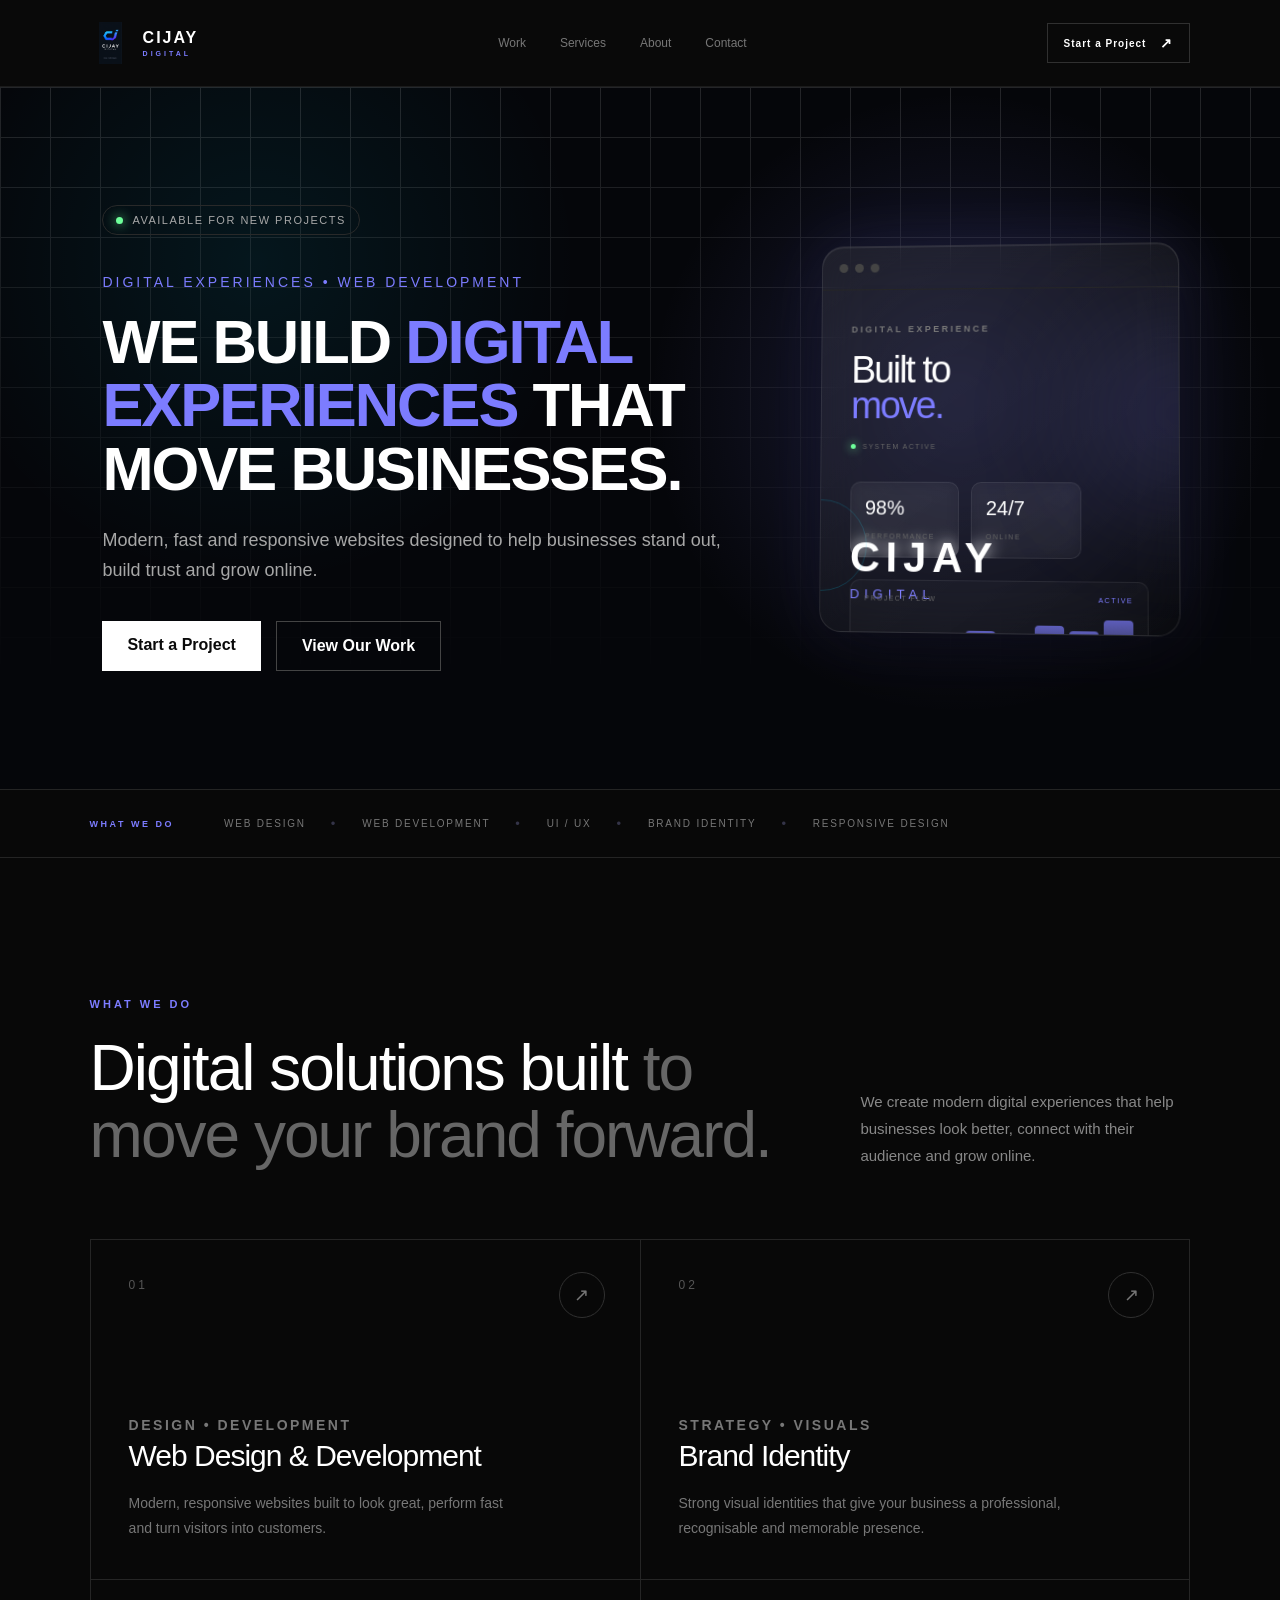
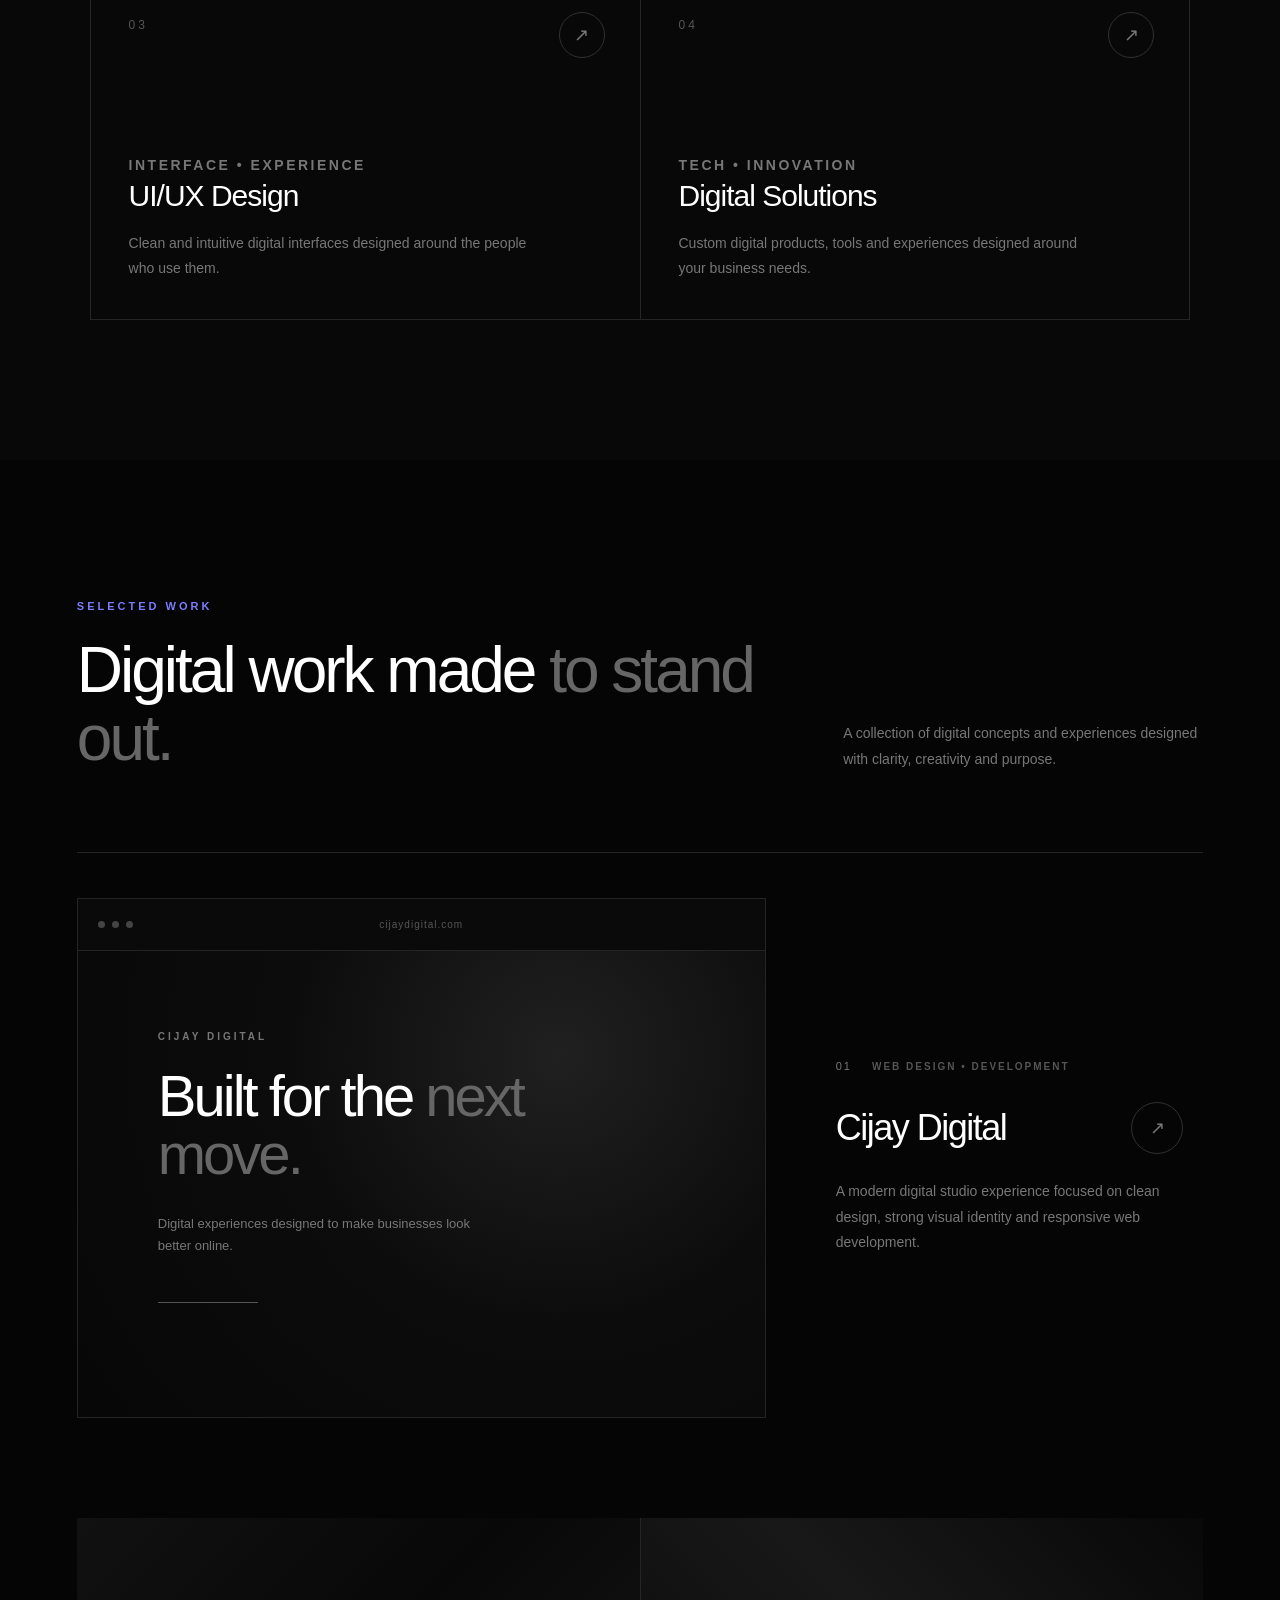
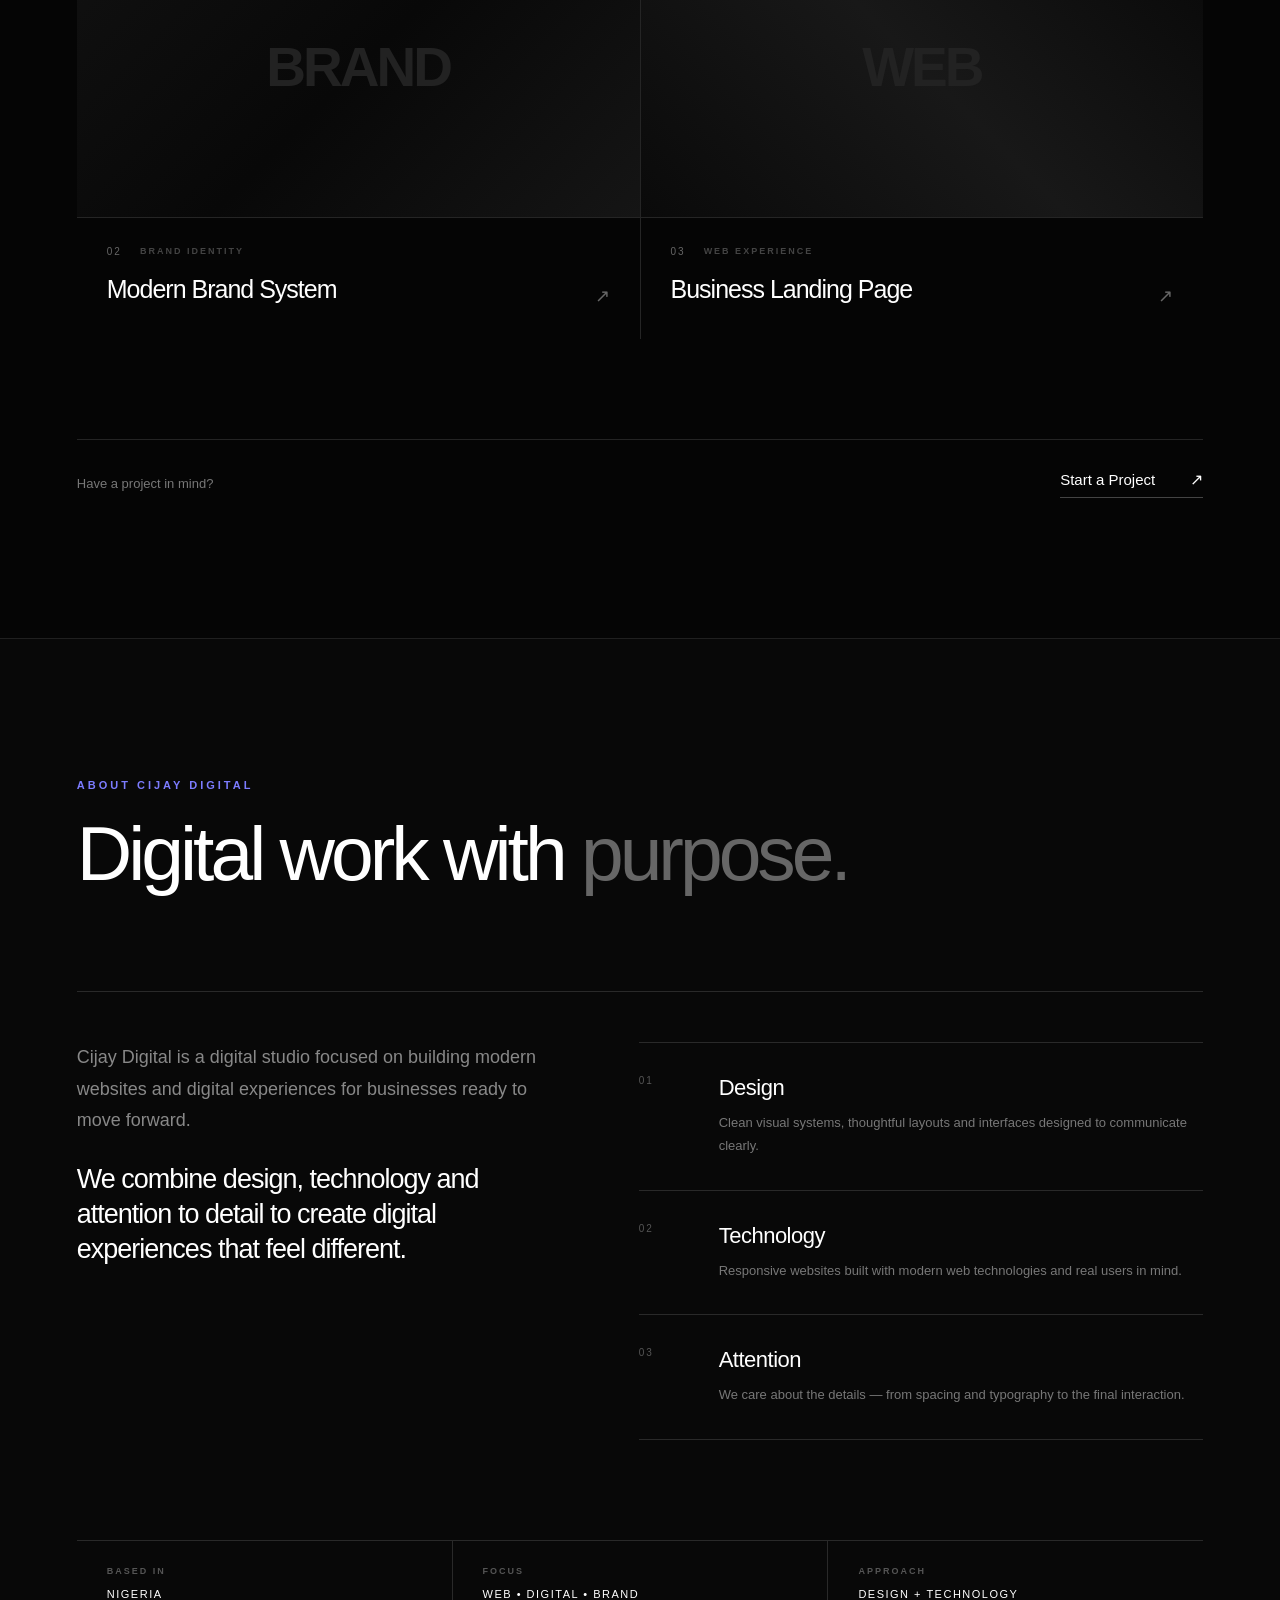
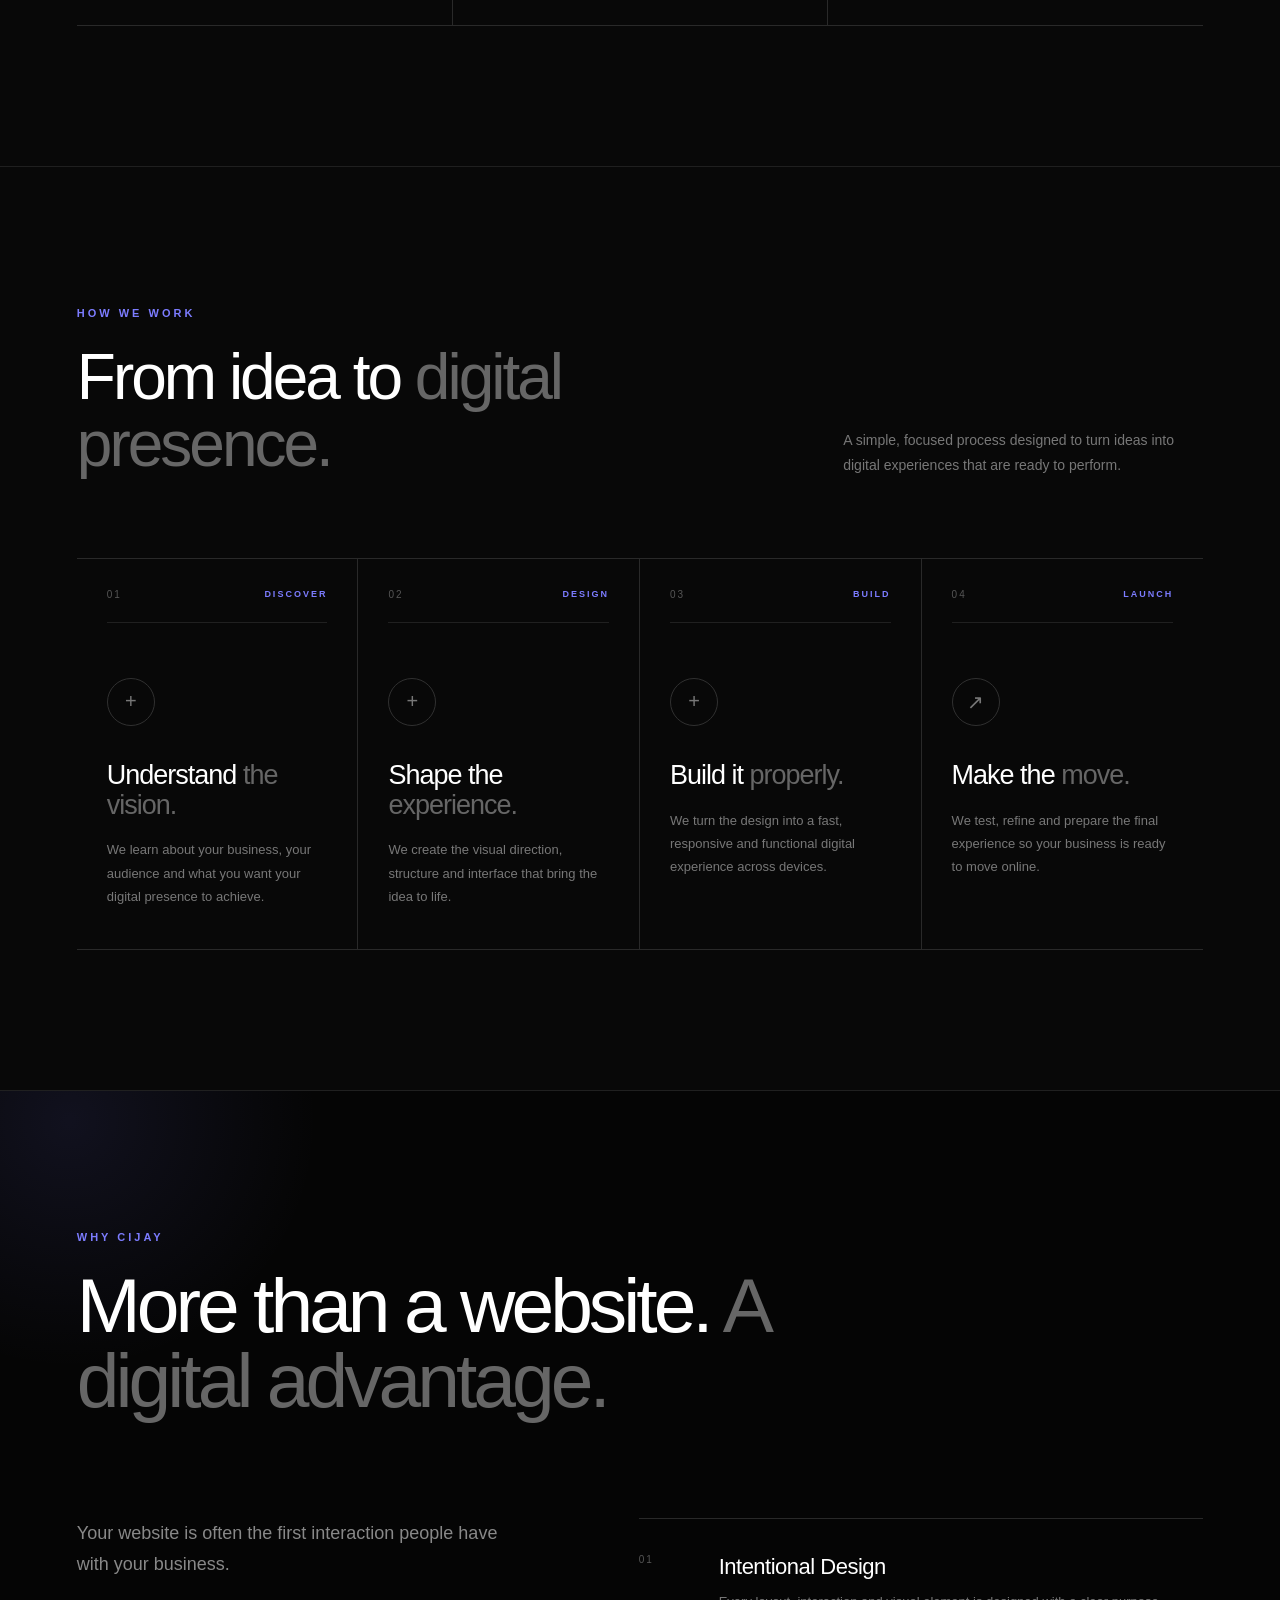
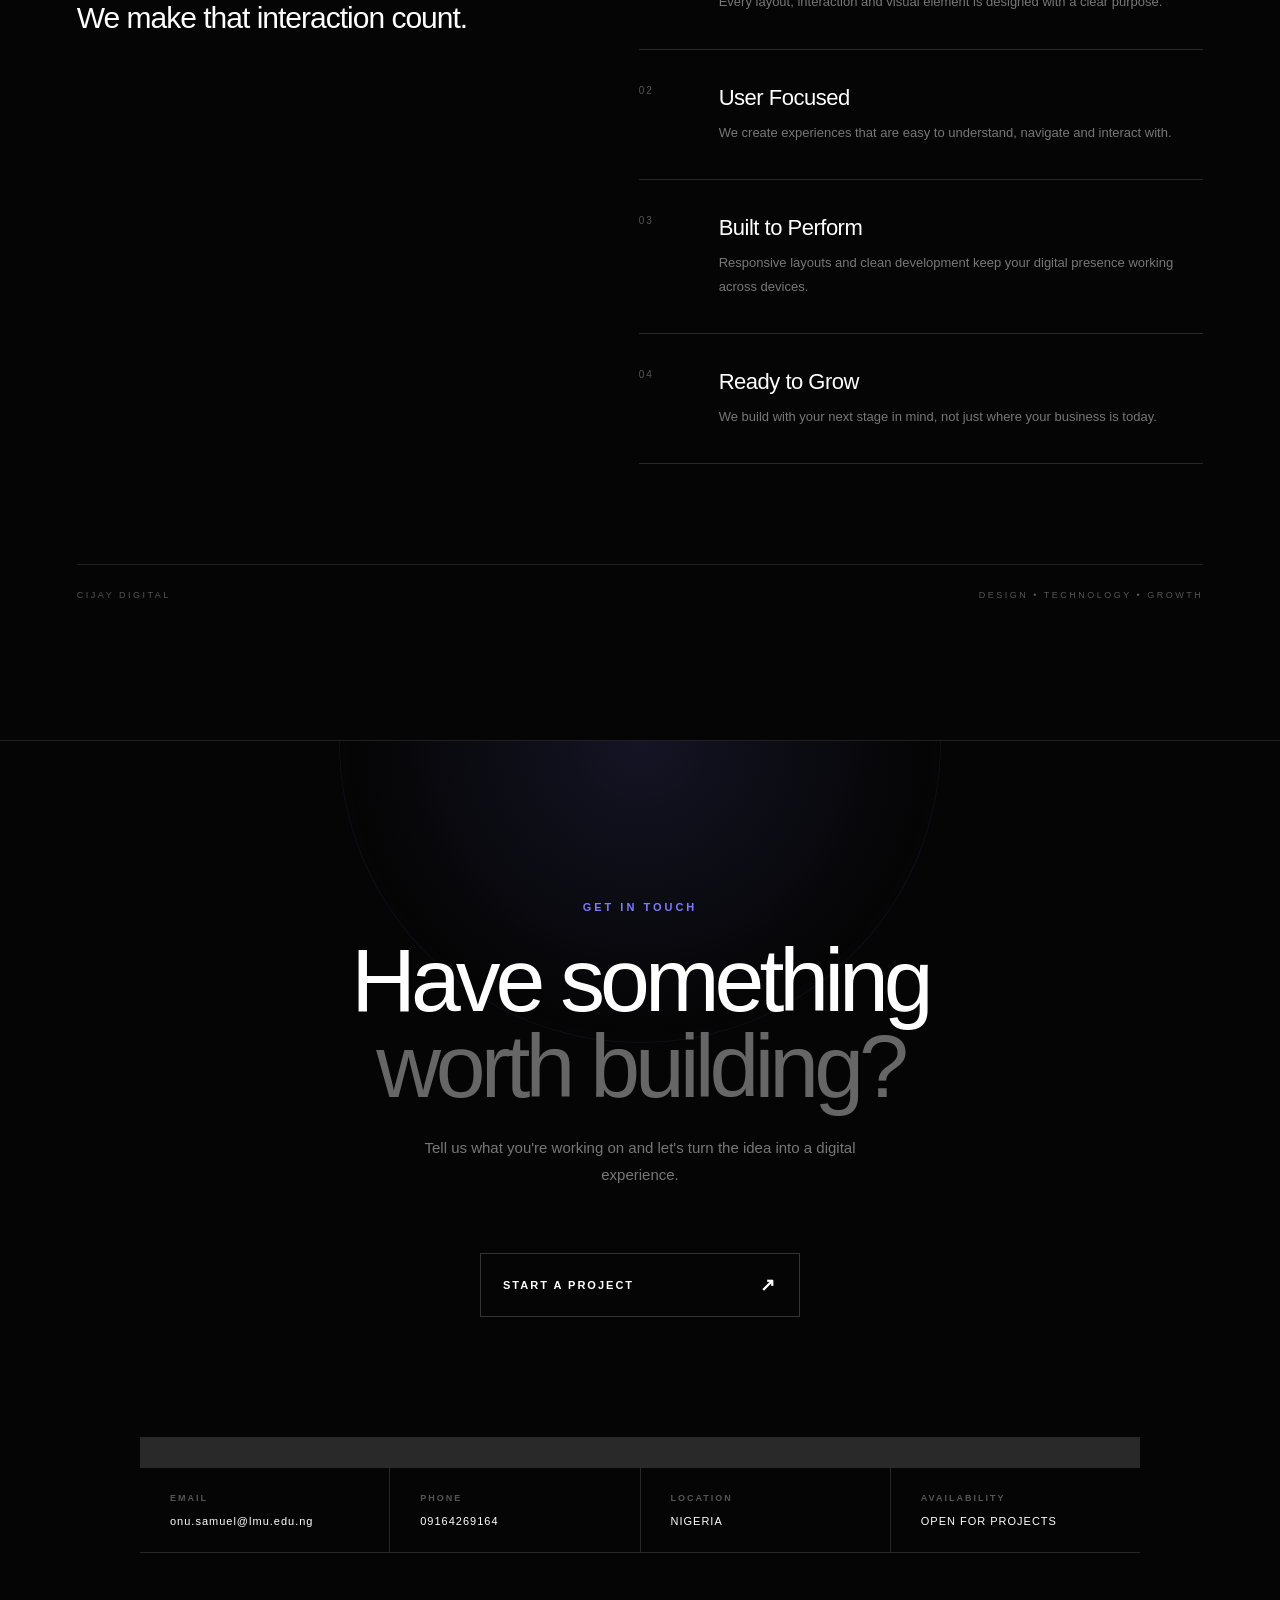
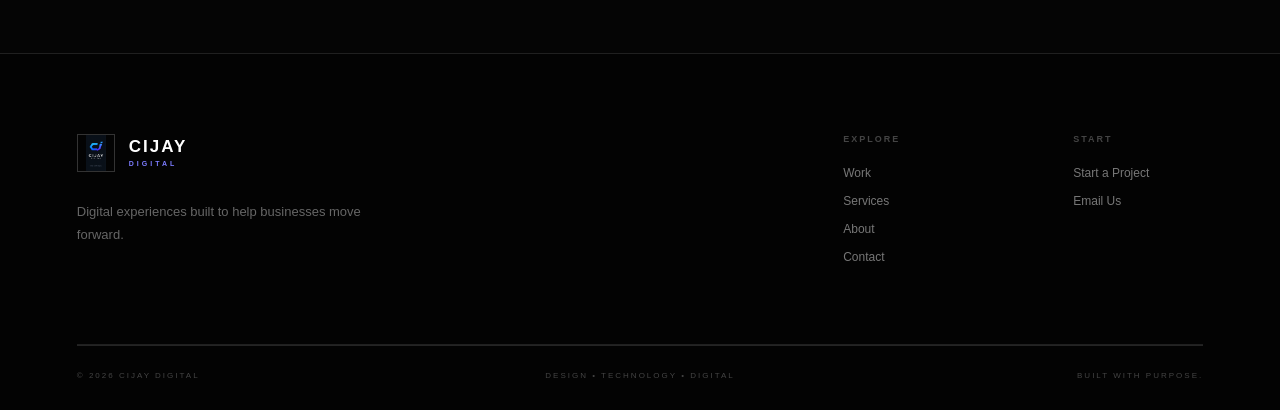
==== index.html @ eb871594 "Initial Cijay Digital website" ====
<!DOCTYPE html>
<html lang="en">
<head>
    <meta charset="UTF-8">
    <meta name="viewport" content="width=device-width, initial-scale=1.0">
    <title>Cijay Digital | Modern Websites for Modern Businesses</title>         

    <link rel="stylesheet" href="style.css">
</head>

<body>

 <nav>

    <a href="index.html" class="logo">
     <span class="logo-mark">
    <img src="assets/logo.png" alt="Cijay Digital logo">
</span> 

        <span class="logo-text">
            <strong>CIJAY</strong>
            <small>DIGITAL</small>
        </span>
    </a>

    <div class="nav-links">

        <a href="#work">Work</a>
        <a href="#services">Services</a>
        <a href="#about">About</a>
        <a href="#contact">Contact</a>

    </div>

    <a href="start-project.html" class="nav-cta">
        Start a Project
        <span>↗</span>
    </a>

</nav>

    <section class="hero">

    <div class="hero-content">

        <div class="hero-badge">
            <span></span>
            AVAILABLE FOR NEW PROJECTS
        </div>

        <p class="eyebrow">DIGITAL EXPERIENCES • WEB DEVELOPMENT</p>

        <h1>
            We build
            <span>digital experiences</span>
            that move businesses.
        </h1>

        <p class="hero-description">
            Modern, fast and responsive websites designed to help businesses
            stand out, build trust and grow online.
        </p>

        <div class="hero-buttons">
            <a href="start-project.html" class="btn btn-primary">Start a Project</a>
            <a href="#work" class="btn btn-secondary">View Our Work</a>
        </div>

    </div>

    <div class="hero-visual">
        <div class="visual-card">
            <div class="card-top">
                <span></span>
                <span></span>
                <span></span>
            </div>

           <div class="interface-content">

    <div class="interface-label">
        DIGITAL EXPERIENCE
    </div>

    <h3>
        Built to<br>
        <span>move.</span>
    </h3>
<div class="interface-status">
    <span></span>
    SYSTEM ACTIVE
</div>

  <div class="interface-metrics">

    <div class="metric">
        <strong>98%</strong>
        <small>PERFORMANCE</small>
    </div>

    <div class="metric">
        <strong>24/7</strong>
        <small>ONLINE</small>
    </div>

</div>

<div class="analytics">

    <div class="analytics-top">
        <span>PROJECT FLOW</span>
        <span>ACTIVE</span>
    </div>

    <div class="analytics-bars">
        <span></span>
        <span></span>
        <span></span>
        <span></span>
        <span></span>
        <span></span>
        <span></span>
        <span></span>
    </div>

</div>

</div>

            <div class="visual-text">
                <strong>CIJAY</strong>
                <small>DIGITAL</small>
            </div>
        </div>
    </div>

</section>
<!-- ========================================
     CAPABILITIES STRIP
======================================== -->

<section class="capabilities">

    <div class="capabilities-label">
        WHAT WE DO
    </div>

    <div class="capabilities-list">

        <span>WEB DESIGN</span>
        <i>•</i>

        <span>WEB DEVELOPMENT</span>
        <i>•</i>

        <span>UI / UX</span>
        <i>•</i>

        <span>BRAND IDENTITY</span>
        <i>•</i>

        <span>RESPONSIVE DESIGN</span>

    </div>

</section>


<!-- SERVICES SECTION -->
<section class="services" id="services">

    <div class="services-header">

        <div>
            <p class="section-label">WHAT WE DO</p>

            <h2>
                Digital solutions built
                <span>to move your brand forward.</span>
            </h2>
        </div>

        <p class="services-intro">
            We create modern digital experiences that help businesses
            look better, connect with their audience and grow online.
        </p>

    </div>


    <div class="services-grid">

        <div class="service-card">

            <div class="service-number">01</div>

            <div class="service-content">

    <p class="service-category">DESIGN • DEVELOPMENT</p>

    <h3>Web Design & Development</h3>

    <p>
        Modern, responsive websites built to look great,
        perform fast and turn visitors into customers.
    </p>

</div>

            <div class="service-arrow">↗</div>

        </div>


        <div class="service-card">

            <div class="service-number">02</div>

            <div class="service-content">

    <p class="service-category">STRATEGY • VISUALS</p>

    <h3>Brand Identity</h3>

                <p>
                    Strong visual identities that give your business
                    a professional, recognisable and memorable presence.
                </p>
            </div>

            <div class="service-arrow">↗</div>

        </div>


        <div class="service-card">

            <div class="service-number">03</div>

            <div class="service-content">

    <p class="service-category">INTERFACE • EXPERIENCE</p>

    <h3>UI/UX Design</h3>

    <p>
        Clean and intuitive digital interfaces designed
        around the people who use them.
    </p>

</div>

            <div class="service-arrow">↗</div>

        </div>


        <div class="service-card">

            <div class="service-number">04</div>

            <div class="service-content">

    <p class="service-category">TECH • INNOVATION</p>

    <h3>Digital Solutions</h3>

    <p>
        Custom digital products, tools and experiences
        designed around your business needs.
    </p>

</div>

            <div class="service-arrow">↗</div>

        </div>

    </div>

</section>

<!-- ========================================
     SELECTED WORK SECTION
======================================== -->

<section class="work" id="work">

    <div class="work-header">

        <div>
            <p class="section-label">SELECTED WORK</p>

            <h2>
                Digital work made
                <span>to stand out.</span>
            </h2>
        </div>

        <p class="work-intro">
            A collection of digital concepts and experiences
            designed with clarity, creativity and purpose.
        </p>

    </div>


    <!-- FEATURED PROJECT -->

    <div class="featured-project">

        <div class="project-preview">

            <div class="browser-bar">

                <div class="browser-dots">
                    <span></span>
                    <span></span>
                    <span></span>
                </div>

                <div class="browser-address">
                    cijaydigital.com
                </div>

            </div>

            <div class="preview-content">

                <p class="preview-label">
                    CIJAY DIGITAL
                </p>

                <h3>
                    Built for the
                    <span>next move.</span>
                </h3>

                <p class="preview-text">
                    Digital experiences designed to make
                    businesses look better online.
                </p>

                <div class="preview-line"></div>

            </div>

        </div>


        <div class="project-info">

            <div class="project-meta">
                <span>01</span>
                <span>WEB DESIGN • DEVELOPMENT</span>
            </div>

            <div class="project-title-row">

                <h3>
                    Cijay Digital
                </h3>

                <div class="project-arrow">
                    ↗
                </div>

            </div>

            <p>
                A modern digital studio experience focused on
                clean design, strong visual identity and
                responsive web development.
            </p>

        </div>

    </div>


    <!-- SMALL PROJECTS -->

    <div class="project-grid">

        <div class="mini-project">

            <div class="mini-preview mini-preview-one">
                <span>BRAND</span>
            </div>

            <div class="mini-project-info">

                <div>
                    <span class="mini-number">02</span>
                    <span class="mini-category">BRAND IDENTITY</span>
                </div>

                <h3>
                    Modern Brand System
                </h3>

                <span class="mini-arrow">↗</span>

            </div>

        </div>


        <div class="mini-project">

            <div class="mini-preview mini-preview-two">
                <span>WEB</span>
            </div>

            <div class="mini-project-info">

                <div>
                    <span class="mini-number">03</span>
                    <span class="mini-category">WEB EXPERIENCE</span>
                </div>

                <h3>
                    Business Landing Page
                </h3>

                <span class="mini-arrow">↗</span>

            </div>

        </div>

    </div>


    <!-- WORK CTA -->

 <div class="work-cta">

    <span>Have a project in mind?</span>

    <a href="start-project.html">
        Start a Project
        <span>↗</span>
    </a>

</div>
        

</section>

<!-- ========================================
     ABOUT SECTION
======================================== -->

<section class="about" id="about">

    <div class="about-header">

        <p class="section-label">ABOUT CIJAY DIGITAL</p>

        <h2>
            Digital work with
            <span>purpose.</span>
        </h2>

    </div>


    <div class="about-main">

        <div class="about-statement">

            <p>
                Cijay Digital is a digital studio focused on
                building modern websites and digital experiences
                for businesses ready to move forward.
            </p>

            <strong>
                We combine design, technology and
                attention to detail to create digital
                experiences that feel different.
            </strong>

        </div>


        <div class="about-details">

            <div class="about-detail">

                <span>01</span>

                <div>
                    <h3>Design</h3>

                    <p>
                        Clean visual systems, thoughtful layouts
                        and interfaces designed to communicate clearly.
                    </p>
                </div>

            </div>


            <div class="about-detail">

                <span>02</span>

                <div>
                    <h3>Technology</h3>

                    <p>
                        Responsive websites built with modern
                        web technologies and real users in mind.
                    </p>
                </div>

            </div>


            <div class="about-detail">

                <span>03</span>

                <div>
                    <h3>Attention</h3>

                    <p>
                        We care about the details — from spacing
                        and typography to the final interaction.
                    </p>
                </div>

            </div>

        </div>

    </div>


    <div class="about-footer">

        <div>
            <span>BASED IN</span>
            <strong>NIGERIA</strong>
        </div>

        <div>
            <span>FOCUS</span>
            <strong>WEB • DIGITAL • BRAND</strong>
        </div>

        <div>
            <span>APPROACH</span>
            <strong>DESIGN + TECHNOLOGY</strong>
        </div>

    </div>

</section>
<!-- ========================================
     PROCESS SECTION
======================================== -->

<section class="process" id="process">

    <div class="process-header">

        <div>
            <p class="section-label">HOW WE WORK</p>

            <h2>
                From idea to
                <span>digital presence.</span>
            </h2>
        </div>

        <p class="process-intro">
            A simple, focused process designed to turn ideas
            into digital experiences that are ready to perform.
        </p>

    </div>


    <div class="process-grid">

        <!-- STEP 01 -->

        <div class="process-step">

            <div class="process-top">
                <span>01</span>
                <span>DISCOVER</span>
            </div>

            <div class="process-icon">
                +
            </div>

            <h3>
                Understand
                <span>the vision.</span>
            </h3>

            <p>
                We learn about your business, your audience and
                what you want your digital presence to achieve.
            </p>

        </div>


        <!-- STEP 02 -->

        <div class="process-step">

            <div class="process-top">
                <span>02</span>
                <span>DESIGN</span>
            </div>

            <div class="process-icon">
                +
            </div>

            <h3>
                Shape the
                <span>experience.</span>
            </h3>

            <p>
                We create the visual direction, structure and
                interface that bring the idea to life.
            </p>

        </div>


        <!-- STEP 03 -->

        <div class="process-step">

            <div class="process-top">
                <span>03</span>
                <span>BUILD</span>
            </div>

            <div class="process-icon">
                +
            </div>

            <h3>
                Build it
                <span>properly.</span>
            </h3>

            <p>
                We turn the design into a fast, responsive and
                functional digital experience across devices.
            </p>

        </div>


        <!-- STEP 04 -->

        <div class="process-step">

            <div class="process-top">
                <span>04</span>
                <span>LAUNCH</span>
            </div>

            <div class="process-icon">
                ↗
            </div>

            <h3>
                Make the
                <span>move.</span>
            </h3>

            <p>
                We test, refine and prepare the final experience
                so your business is ready to move online.
            </p>

        </div>

    </div>

</section>
<!-- ========================================
     WHY CIJAY SECTION
======================================== -->

<section class="why-cijay">

    <div class="why-cijay-header">

        <p class="section-label">WHY CIJAY</p>

        <h2>
            More than a website.
            <span>A digital advantage.</span>
        </h2>

    </div>


    <div class="why-cijay-content">

        <div class="why-cijay-statement">

            <p>
                Your website is often the first interaction
                people have with your business.
            </p>

            <strong>
                We make that interaction count.
            </strong>

        </div>


        <div class="why-cijay-points">

            <div class="why-point">

                <span>01</span>

                <div>
                    <h3>Intentional Design</h3>

                    <p>
                        Every layout, interaction and visual
                        element is designed with a clear purpose.
                    </p>
                </div>

            </div>


            <div class="why-point">

                <span>02</span>

                <div>
                    <h3>User Focused</h3>

                    <p>
                        We create experiences that are easy to
                        understand, navigate and interact with.
                    </p>
                </div>

            </div>


            <div class="why-point">

                <span>03</span>

                <div>
                    <h3>Built to Perform</h3>

                    <p>
                        Responsive layouts and clean development
                        keep your digital presence working across devices.
                    </p>
                </div>

            </div>


            <div class="why-point">

                <span>04</span>

                <div>
                    <h3>Ready to Grow</h3>

                    <p>
                        We build with your next stage in mind,
                        not just where your business is today.
                    </p>
                </div>

            </div>

        </div>

    </div>


    <div class="why-cijay-bottom">

        <span>CIJAY DIGITAL</span>

        <span>DESIGN • TECHNOLOGY • GROWTH</span>

    </div>

</section>
<!-- ========================================
     CONTACT SECTION
======================================== -->

<section class="contact" id="contact">

    <div class="contact-header">

        <p class="section-label">GET IN TOUCH</p>

        <h2>
            Have something
            <span>worth building?</span>
        </h2>

        <p class="contact-intro">
            Tell us what you're working on and let's turn
            the idea into a digital experience.
        </p>

    </div>


    <div class="contact-action">

        <a href="start-project.html" class="contact-button">

            <span>START A PROJECT</span>

            <span class="contact-arrow">↗</span>

        </a>

    </div>


    <div class="contact-bottom">

        <div>
            <span>EMAIL</span>
            <a href="mailto:onu.samuel@lmu.edu.ng">
                onu.samuel@lmu.edu.ng
            </a>
        </div>

        <div>
            <span>PHONE</span>
            <a href="tel:09164269164">
                09164269164
            </a>
        </div>

        <div>
            <span>LOCATION</span>
            <strong>NIGERIA</strong>
        </div>

        <div>
            <span>AVAILABILITY</span>
            <strong>OPEN FOR PROJECTS</strong>
        </div>

    </div>

</section>
<!-- ========================================
     FOOTER
======================================== -->

<footer class="footer">

    <div class="footer-top">

        <div class="footer-brand">

            <a href="index.html" class="footer-logo">

               <span class="footer-logo-mark">
    <img src="assets/logo.png" alt="Cijay Digital logo">
 </span>
 <span class="footer-logo-text">
      <strong>CIJAY</strong>
      <small>DIGITAL</small>
  </span>

            </a>

            <p>
                Digital experiences built to help
                businesses move forward.
            </p>

        </div>


        <div class="footer-links">

            <div class="footer-column">

                <span class="footer-heading">EXPLORE</span>

                <a href="#work">Work</a>
                <a href="#services">Services</a>
                <a href="#about">About</a>
                <a href="#contact">Contact</a>

            </div>


            <div class="footer-column">

                <span class="footer-heading">START</span>

                <a href="start-project.html">
                    Start a Project
                </a>

                <a href="mailto:onu.samuel@lmu.edu.ng">
                    Email Us
                </a>

            </div>

        </div>

    </div>


    <div class="footer-bottom">

        <span>
            © 2026 Cijay Digital
        </span>

        <span>
            DESIGN • TECHNOLOGY • DIGITAL
        </span>

        <span>
            BUILT WITH PURPOSE.
        </span>

    </div>

</footer>
</body>
</html>
---- style.css ----
* {
    box-sizing: border-box;
}

body {
    margin: 0;
    background-color: #0a0a0a;
    color: #ffffff;
    font-family: Arial, Helvetica, sans-serif;
}


.eyebrow {
    font-size: 14px;
    letter-spacing: 3px;
    color: #7c7cff;
    margin-bottom: 20px;
}

.hero h1 {
    font-size: clamp(42px, 5.5vw, 72px);
    line-height: 1;
    margin: 0 0 25px;
    text-transform: uppercase;
}

.hero-description {
    max-width: 650px;
    font-size: 18px;
    line-height: 1.7;
    color: #b5b5b5;
    margin-bottom: 35px;
}

.hero-buttons {
    display: flex;
    gap: 15px;
    flex-wrap: wrap;
}

.btn {
    display: inline-block;
    padding: 15px 25px;
    text-decoration: none;
    font-weight: 600;
    transition: 0.3s ease;
}

.btn-primary {
    background: #ffffff;
    color: #0a0a0a;
}

.btn-primary:hover {
    transform: translateY(-3px);
}

.btn-secondary {
    border: 1px solid #444444;
    color: #ffffff;
}

.btn-secondary:hover {
    border-color: #7c7cff;
    color: #7c7cff;
}
/* ========================================
   PREMIUM NAVBAR
======================================== */

nav {
    position: relative;
    z-index: 100;

    display: flex;
    align-items: center;
    justify-content: space-between;

    padding: 22px 7%;

    border-bottom: 1px solid rgba(255, 255, 255, 0.07);

    background: rgba(10, 10, 10, 0.72);

    backdrop-filter: blur(16px);
    -webkit-backdrop-filter: blur(16px);
}


/* BRAND */

.logo {
    display: flex;
    align-items: center;
    gap: 11px;

    color: #ffffff;
    text-decoration: none;
}

 .logo-mark {
    display: flex;
    align-items: center;
    justify-content: center;
    width: 42px;
    height: 42px;
    flex-shrink: 0;
}

.logo-mark img {
    width: 100%;
    height: 100%;
    object-fit: contain;
    display: block;
    transition: transform 0.3s ease;
}

.logo-text {
    display: flex;
    flex-direction: column;

    line-height: 1;
}

.logo-text strong {
    font-size: 16px;
    font-weight: 800;
    letter-spacing: 2px;
}

.logo-text small {
    margin-top: 4px;

    color: #7c7cff;

    font-size: 7px;
    font-weight: 600;

    letter-spacing: 3px;
}

.logo:hover .logo-mark img {
    transform: scale(1.05);
}


/* NAVIGATION */

.nav-links {
    display: flex;
    align-items: center;
    gap: 34px;
}

.nav-links a {
    position: relative;

    color: #777777;
    text-decoration: none;

    font-size: 12px;
    font-weight: 500;

    transition: color 0.3s ease;
}

.nav-links a::after {
    content: "";

    position: absolute;

    left: 0;
    bottom: -8px;

    width: 0;
    height: 1px;

    background: #7c7cff;

    transition: width 0.3s ease;
}

.nav-links a:hover {
    color: #ffffff;
}

.nav-links a:hover::after {
    width: 100%;
}


/* START PROJECT */

.nav-cta {
    display: inline-flex;
    align-items: center;
    gap: 14px;

    padding: 11px 16px;

    border: 1px solid #303030;

    color: #ffffff;
    text-decoration: none;

    font-size: 10px;
    font-weight: 600;

    letter-spacing: 1px;

    transition:
        background 0.3s ease,
        border-color 0.3s ease,
        color 0.3s ease,
        transform 0.3s ease;
}

.nav-cta span {
    font-size: 14px;
    transition: transform 0.3s ease;
}

.nav-cta:hover {
    background: #ffffff;
    border-color: #ffffff;
    color: #080808;
    transform: translateY(-2px);
}

.nav-cta:hover span {
    transform: translate(3px, -3px);
}


/* NAVBAR MOBILE */

@media (max-width: 800px) {

    nav {
        padding: 18px 6%;
    }

    .nav-links {
        gap: 15px;
    }

    .nav-links a {
        font-size: 10px;
    }

    .nav-cta {
        padding: 9px 11px;
        font-size: 8px;
    }

    .nav-cta span {
        font-size: 12px;
    }

    .logo-text strong {
        font-size: 14px;
    }

    .logo-mark {
        width: 30px;
        height: 30px;
    }

}

.hero {
    position: relative;

    min-height: 78vh;

    display: flex;
    align-items: center;
    justify-content: space-between;

    gap: 60px;

    padding: 90px 8%;

    overflow: hidden;

    background:
        radial-gradient(
            circle at 75% 45%,
            rgba(124, 124, 255, 0.18),
            transparent 30%
        ),
        radial-gradient(
            circle at 20% 25%,
            rgba(0, 217, 255, 0.08),
            transparent 28%
        ),
        #05060a;
}
   

.hero::before {
    content: "";
    position: absolute;
    inset: 0;
    pointer-events: none;
    opacity: 0.12;

    background-image:
        linear-gradient(#ffffff 1px, transparent 1px),
        linear-gradient(90deg, #ffffff 1px, transparent 1px);

    background-size: 50px 50px;

    mask-image: linear-gradient(to bottom, black, transparent 85%);
}

.hero-content {
    position: relative;
    z-index: 2;
    max-width: 760px;
}

.hero-badge {
    display: inline-flex;
    align-items: center;
    gap: 9px;

    padding: 8px 13px;
    margin-bottom: 25px;

    border: 1px solid #292929;
    border-radius: 100px;

    color: #a8a8a8;
    font-size: 11px;
    letter-spacing: 1.5px;
}

.hero-badge span {
    width: 7px;
    height: 7px;
    border-radius: 50%;
    background: #6eff9a;
    box-shadow: 0 0 12px #6eff9a;
}

.hero h1 {
    font-size: clamp(40px, 4.8vw, 62px);
    line-height: 1.03;
    letter-spacing: -2px;
    margin: 0 0 25px;
    text-transform: uppercase;
}

.hero h1 span {
    color: #7c7cff;
}

.hero-description {
    max-width: 620px;
    font-size: 18px;
    line-height: 1.7;
    color: #a7a7a7;
    margin-bottom: 35px;
}

.hero-visual {
    position: relative;
    z-index: 2;
    width: 360px;
    flex-shrink: 0;
}

.visual-card {
    position: relative;

    height: 390px;

    border: 1px solid rgba(255, 255, 255, 0.10);
    border-radius: 22px;

    background:
        linear-gradient(
            145deg,
            rgba(255, 255, 255, 0.07),
            rgba(255, 255, 255, 0.015)
        );

    box-shadow:
        0 30px 80px rgba(0, 0, 0, 0.45),
        0 0 70px rgba(124, 124, 255, 0.14),
        inset 0 1px 0 rgba(255, 255, 255, 0.08);

    backdrop-filter: blur(18px);

    overflow: hidden;

   transform: perspective(1000px) rotateY(-4deg) rotateX(2deg);
animation: cardFloat 6s ease-in-out infinite;
transition: transform 0.5s ease;
}
.visual-card::before {
    content: "";

    position: absolute;

    width: 180px;
    height: 180px;

    top: 80px;
    right: -90px;

    border-radius: 50%;

    background: rgba(124, 124, 255, 0.16);

    filter: blur(60px);

    pointer-events: none;

    animation: visualGlow 5s ease-in-out infinite;
}

.visual-card::after {
    content: "";

    position: absolute;

    width: 90px;
    height: 90px;

    bottom: 40px;
    left: -45px;

    border: 1px solid rgba(0, 217, 255, 0.18);

    border-radius: 50%;

    pointer-events: none;

    animation: visualFloat 6s ease-in-out infinite;
}

@keyframes visualGlow {

    0%,
    100% {
        transform: translate(0, 0);
        opacity: 0.5;
    }

    50% {
        transform: translate(-20px, 15px);
        opacity: 0.9;
    }

}

@keyframes visualFloat {

    0%,
    100% {
        transform: translateY(0);
    }

    50% {
        transform: translateY(-12px);
    }

}
@keyframes cardFloat {

    0%,
    100% {
        transform:
            perspective(1000px)
            rotateY(-4deg)
            rotateX(2deg)
            translateY(0);
    }

    50% {
        transform:
            perspective(1000px)
            rotateY(-4deg)
            rotateX(2deg)
            translateY(-10px);
    }

}
.visual-card:hover {
    transform: perspective(1000px) rotateY(0deg) rotateX(0deg) translateY(-6px);
}

.card-top {
    display: flex;
    gap: 7px;
    padding: 17px;
    border-bottom: 1px solid #252525;
}

.card-top span {
    width: 9px;
    height: 9px;
    border-radius: 50%;
    background: #444444;
}
.interface-content {
    position: relative;
    z-index: 2;

    padding: 35px 30px 0;
}

.interface-label {
    margin-bottom: 18px;

    color: #777777;

    font-size: 9px;
    font-weight: 600;

    letter-spacing: 2.5px;
}

.interface-content h3 {
    margin: 0;

    font-size: 38px;
    line-height: 0.95;

    font-weight: 500;

    letter-spacing: -2px;
}

.interface-content h3 span {
    color: #7c7cff;
}

.interface-metrics {
    display: flex;
    gap: 12px;

    margin-top: 32px;
}

.metric {
    min-width: 110px;

    padding: 14px;

    border: 1px solid rgba(255, 255, 255, 0.08);
    border-radius: 10px;

    background: rgba(255, 255, 255, 0.035);

    backdrop-filter: blur(8px);
}

.metric strong {
    display: block;

    margin-bottom: 5px;

    color: #ffffff;

    font-size: 20px;
    font-weight: 500;
}

.metric small {
    color: #666666;

    font-size: 7px;

    letter-spacing: 1.5px;
}
.interface-status {
    display: flex;
    align-items: center;
    gap: 7px;

    margin-top: 20px;

    color: #666666;

    font-size: 7px;
    letter-spacing: 1.5px;
}

.interface-status span {
    width: 5px;
    height: 5px;

    border-radius: 50%;

    background: #6eff9a;

    box-shadow: 0 0 10px #6eff9a;

    animation: statusPulse 2s ease-in-out infinite;
}

@keyframes statusPulse {

    0%,
    100% {
        opacity: 0.5;
    }

    50% {
        opacity: 1;
    }

}
.analytics {
    margin-top: 22px;

    padding: 14px;

    border: 1px solid rgba(255, 255, 255, 0.07);
    border-radius: 10px;

    background: rgba(255, 255, 255, 0.025);
}

.analytics-top {
    display: flex;
    align-items: center;
    justify-content: space-between;

    margin-bottom: 12px;

    font-size: 7px;
    letter-spacing: 1.5px;
}

.analytics-top span:first-child {
    color: #666666;
}

.analytics-top span:last-child {
    color: #7c7cff;
}

.analytics-bars {
    height: 45px;

    display: flex;
    align-items: flex-end;

    gap: 5px;
}

.analytics-bars span {
    flex: 1;

    min-height: 8px;

    border-radius: 4px 4px 2px 2px;

    background:
        linear-gradient(
            to top,
            #343448,
            #7c7cff
        );

    opacity: 0.7;

    transform-origin: bottom;

    animation: analyticsPulse 3s ease-in-out infinite;
}

.analytics-bars span:nth-child(1) {
    height: 35%;
}

.analytics-bars span:nth-child(2) {
    height: 48%;
}

.analytics-bars span:nth-child(3) {
    height: 42%;
}

.analytics-bars span:nth-child(4) {
    height: 65%;
}

.analytics-bars span:nth-child(5) {
    height: 55%;
}

.analytics-bars span:nth-child(6) {
    height: 78%;
}

.analytics-bars span:nth-child(7) {
    height: 68%;
}

.analytics-bars span:nth-child(8) {
    height: 92%;
}

@keyframes analyticsPulse {

    0%,
    100% {
        opacity: 0.55;
    }

    50% {
        opacity: 0.9;
    }

}
.code-lines {
    padding: 35px 30px;
}

.code-lines div {
    height: 8px;
    margin-bottom: 17px;
    border-radius: 10px;
    background: #292929;
}

.code-lines div:nth-child(1) {
    width: 65%;
}

.code-lines div:nth-child(2) {
    width: 90%;
}

.code-lines div:nth-child(3) {
    width: 50%;
}

.code-lines div:nth-child(4) {
    width: 75%;
}

.code-lines div:nth-child(5) {
    width: 40%;
}

.visual-text {
    position: absolute;
    left: 30px;
    bottom: 30px;

    display: flex;
    flex-direction: column;
}

.visual-text strong {
    font-size: 42px;
    letter-spacing: 6px;
}

.visual-text small {
    color: #7c7cff;
    letter-spacing: 5px;
    margin-top: 5px;
}
/* ========================================
   SERVICES SECTION
======================================== */

.services {
    padding: 140px 7%;
    background: #080808;
    color: #ffffff;
}

/* SERVICES HEADER */

.services-header {
    display: flex;
    justify-content: space-between;
    align-items: flex-end;
    gap: 60px;
    margin-bottom: 70px;
}

.section-label {
    margin: 0 0 20px;
    font-size: 12px;
    font-weight: 600;
    letter-spacing: 3px;
    color: #777;
}

.services-header h2 {
    max-width: 750px;
    margin: 0;
    font-size: clamp(42px, 5vw, 72px);
    line-height: 1.05;
    letter-spacing: -2px;
    font-weight: 500;
}

.services-header h2 span {
    color: #666;
}

.services-intro {
    max-width: 330px;
    margin: 0;
    color: #888;
    font-size: 15px;
    line-height: 1.8;
}

/* SERVICES GRID */

.services-grid {
    display: grid;
    grid-template-columns: repeat(2, 1fr);
    border-top: 1px solid #252525;
    border-left: 1px solid #252525;
}

/* SERVICE CARD */

/* ========================================
   PREMIUM SERVICE CARDS
======================================== */

.service-card {
    position: relative;
    min-height: 340px;
    padding: 38px;
    overflow: hidden;

    border-right: 1px solid #252525;
    border-bottom: 1px solid #252525;

    display: flex;
    flex-direction: column;
    justify-content: space-between;

    background: #080808;

    transition:
        background 0.45s ease,
        border-color 0.45s ease;
}


/* SUBTLE HOVER BACKGROUND */

.service-card::before {
    content: "";
    position: absolute;
    width: 280px;
    height: 280px;
    top: -140px;
    right: -140px;

    border-radius: 50%;

    background: #ffffff;
    opacity: 0;

    filter: blur(100px);

    transition: opacity 0.5s ease;
}

.service-card:hover::before {
    opacity: 0.035;
}


/* SERVICE NUMBER */

.service-number {
    position: relative;
    z-index: 2;

    font-size: 12px;
    font-weight: 500;
    letter-spacing: 3px;

    color: #555;

    transition:
        color 0.35s ease,
        transform 0.35s ease;
}

.service-card:hover .service-number {
    color: #999;
    transform: translateX(4px);
}


/* SERVICE CONTENT */

.service-content {
    position: relative;
    z-index: 2;

    max-width: 470px;

    transform: translateY(0);

    transition: transform 0.45s ease;
}

.service-card:hover .service-content {
    transform: translateY(-6px);
}


.service-content h3 {
    margin: 0 0 18px;

    font-size: 30px;
    line-height: 1.15;
    font-weight: 500;
    letter-spacing: -1px;

    color: #ffffff;
}


.service-content p {
    margin: 0;

    max-width: 400px;

    color: #777;

    font-size: 14px;
    line-height: 1.8;

    transition: color 0.35s ease;
}

.service-card:hover .service-content p {
    color: #999;
}


/* CATEGORY */

.service-category {
    margin: 0 0 12px;

    font-size: 10px;
    font-weight: 600;
    letter-spacing: 2.5px;

    color: #555;

    transition: color 0.35s ease;
}

.service-card:hover .service-category {
    color: #888;
}


/* ARROW */

.service-arrow {
    position: absolute;
    z-index: 3;

    top: 32px;
    right: 35px;

    width: 46px;
    height: 46px;

    border: 1px solid #303030;
    border-radius: 50%;

    display: flex;
    align-items: center;
    justify-content: center;

    color: #777;

    font-size: 18px;

    transition:
        transform 0.45s ease,
        color 0.35s ease,
        border-color 0.35s ease,
        background 0.35s ease;
}


.service-card:hover .service-arrow {
    transform: translate(5px, -5px);

    color: #080808;

    border-color: #ffffff;

    background: #ffffff;
}


/* CARD HOVER */

.service-card:hover {
    background: #0d0d0d;
    border-color: #333;
}

/* MOBILE */

@media (max-width: 800px) {

    .services {
        padding: 100px 6%;
    }

    .services-header {
        flex-direction: column;
        align-items: flex-start;
        gap: 30px;
    }

    .services-header h2 {
        font-size: 42px;
    }

    .services-grid {
        grid-template-columns: 1fr;
    }

    .service-card {
        min-height: 270px;
        padding: 28px;
    }

}
/* ========================================
   SELECTED WORK SECTION
======================================== */

.work {
    padding: 140px 6%;
    background: #050505;
}


/* WORK HEADER */

.work-header {
    display: flex;
    justify-content: space-between;
    align-items: flex-end;

    gap: 60px;

    margin-bottom: 80px;
}

.work-header h2 {
    margin: 18px 0 0;

    max-width: 700px;

    font-size: 64px;
    line-height: 1.05;

    font-weight: 500;

    letter-spacing: -3px;

    color: #ffffff;
}

.work-header h2 span {
    color: #666;
}

.work-intro {
    max-width: 360px;

    margin: 0;

    color: #777;

    font-size: 14px;
    line-height: 1.8;
}


/* ========================================
   FEATURED PROJECT
======================================== */

.featured-project {
    border-top: 1px solid #252525;

    padding-top: 45px;

    display: grid;
    grid-template-columns: 1.5fr 0.8fr;

    gap: 70px;

    align-items: center;
}


/* PROJECT PREVIEW */

.project-preview {
    position: relative;

    min-height: 520px;

    overflow: hidden;

    background:
        radial-gradient(
            circle at 70% 30%,
            #202020 0%,
            #0c0c0c 45%,
            #070707 100%
        );

    border: 1px solid #242424;

    transition:
        transform 0.5s ease,
        border-color 0.4s ease;
}

.featured-project:hover .project-preview {
    transform: translateY(-6px);

    border-color: #3a3a3a;
}


/* BROWSER BAR */

.browser-bar {
    height: 52px;

    padding: 0 20px;

    display: flex;
    align-items: center;

    border-bottom: 1px solid #242424;

    background: #0a0a0a;
}

.browser-dots {
    display: flex;

    gap: 7px;
}

.browser-dots span {
    width: 7px;
    height: 7px;

    border-radius: 50%;

    background: #444;
}

.browser-address {
    position: absolute;

    left: 50%;

    transform: translateX(-50%);

    color: #555;

    font-size: 10px;

    letter-spacing: 1px;
}


/* PREVIEW CONTENT */

.preview-content {
    padding: 80px;

    display: flex;
    flex-direction: column;

    justify-content: center;

    min-height: 410px;
}

.preview-label {
    margin: 0 0 25px;

    color: #777;

    font-size: 10px;
    font-weight: 600;

    letter-spacing: 3px;
}

.preview-content h3 {
    margin: 0;

    max-width: 500px;

    font-size: 58px;
    line-height: 1;

    font-weight: 500;

    letter-spacing: -3px;

    color: #ffffff;
}

.preview-content h3 span {
    color: #666;
}

.preview-text {
    max-width: 340px;

    margin: 30px 0 0;

    color: #777;

    font-size: 13px;

    line-height: 1.7;
}

.preview-line {
    width: 100px;

    height: 1px;

    margin-top: 45px;

    background: #555;
}


/* ========================================
   PROJECT INFO
======================================== */

.project-info {
    padding-right: 20px;
}

.project-meta {
    display: flex;

    align-items: center;

    gap: 20px;

    margin-bottom: 30px;
}

.project-meta span:first-child {
    color: #777;

    font-size: 11px;

    letter-spacing: 2px;
}

.project-meta span:last-child {
    color: #555;

    font-size: 10px;
    font-weight: 600;

    letter-spacing: 2px;
}

.project-title-row {
    display: flex;

    align-items: center;

    justify-content: space-between;

    gap: 25px;

    margin-bottom: 25px;
}

.project-title-row h3 {
    margin: 0;

    color: #ffffff;

    font-size: 36px;

    font-weight: 500;

    letter-spacing: -1.5px;
}

.project-info > p {
    max-width: 430px;

    margin: 0;

    color: #777;

    font-size: 14px;

    line-height: 1.8;
}


/* PROJECT ARROW */

.project-arrow {
    width: 52px;
    height: 52px;

    flex-shrink: 0;

    border: 1px solid #303030;

    border-radius: 50%;

    display: flex;
    align-items: center;
    justify-content: center;

    color: #777;

    font-size: 18px;

    transition:
        background 0.35s ease,
        color 0.35s ease,
        border-color 0.35s ease,
        transform 0.4s ease;
}

.featured-project:hover .project-arrow {
    background: #ffffff;

    border-color: #ffffff;

    color: #050505;

    transform: translate(4px, -4px);
}


/* ========================================
   SMALL PROJECT GRID
======================================== */

.project-grid {
    display: grid;

    grid-template-columns: 1fr 1fr;

    gap: 1px;

    margin-top: 100px;

    background: #252525;
}

.mini-project {
    background: #050505;

    overflow: hidden;
}


/* MINI PREVIEWS */

.mini-preview {
    height: 300px;

    position: relative;

    display: flex;

    align-items: center;
    justify-content: center;

    overflow: hidden;

    border-bottom: 1px solid #252525;
}

.mini-preview span {
    position: relative;
    z-index: 2;

    font-size: 55px;

    font-weight: 600;

    letter-spacing: -3px;

    color: #222;

    transition:
        transform 0.5s ease,
        color 0.5s ease;
}

.mini-project:hover .mini-preview span {
    transform: scale(1.08);

    color: #333;
}

.mini-preview-one {
    background:
        linear-gradient(
            135deg,
            #111 0%,
            #080808 50%,
            #151515 100%
        );
}

.mini-preview-two {
    background:
        linear-gradient(
            45deg,
            #0a0a0a 0%,
            #181818 50%,
            #080808 100%
        );
}


/* MINI PROJECT INFO */

.mini-project-info {
    position: relative;

    padding: 28px 30px 35px;
}

.mini-project-info > div {
    display: flex;

    gap: 18px;

    align-items: center;

    margin-bottom: 18px;
}

.mini-number {
    color: #666;

    font-size: 10px;

    letter-spacing: 2px;
}

.mini-category {
    color: #444;

    font-size: 9px;

    font-weight: 600;

    letter-spacing: 2px;
}

.mini-project-info h3 {
    margin: 0;

    color: #ffffff;

    font-size: 25px;

    font-weight: 500;

    letter-spacing: -1px;
}

.mini-arrow {
    position: absolute;

    right: 30px;
    bottom: 32px;

    color: #666;

    font-size: 18px;

    transition:
        color 0.3s ease,
        transform 0.4s ease;
}

.mini-project:hover .mini-arrow {
    color: #ffffff;

    transform: translate(4px, -4px);
}


/* ========================================
   WORK CTA
======================================== */

.work-cta {
    margin-top: 100px;

    padding-top: 35px;

    border-top: 1px solid #252525;

    display: flex;

    justify-content: space-between;

    align-items: center;
}

.work-cta p {
    margin: 0;

    color: #666;

    font-size: 13px;
}

.work-cta a {
    display: flex;

    align-items: center;

    gap: 15px;

    color: #ffffff;

    font-size: 13px;

    text-decoration: none;

    border-bottom: 1px solid #444;

    padding-bottom: 8px;

    transition:
        color 0.3s ease,
        border-color 0.3s ease,
        gap 0.3s ease;
}

.work-cta a span {
    font-size: 17px;
}

.work-cta a:hover {
    gap: 22px;

    border-color: #ffffff;
}


/* ========================================
   WORK MOBILE
======================================== */

@media (max-width: 800px) {

    .work {
        padding: 100px 6%;
    }

    .work-header {
        flex-direction: column;

        align-items: flex-start;

        gap: 30px;

        margin-bottom: 60px;
    }

    .work-header h2 {
        font-size: 44px;

        letter-spacing: -2px;
    }

    .featured-project {
        grid-template-columns: 1fr;

        gap: 45px;
    }

    .project-preview {
        min-height: 400px;
    }

    .preview-content {
        padding: 45px;
    }

    .preview-content h3 {
        font-size: 43px;
    }

    .project-grid {
        grid-template-columns: 1fr;

        margin-top: 70px;
    }

    .mini-preview {
        height: 250px;
    }

    .work-cta {
        margin-top: 70px;

        align-items: flex-start;

        gap: 25px;

        flex-direction: column;
    }

}
/* ========================================
   ABOUT SECTION
======================================== */

.about {
    padding: 160px 7%;
    background: #080808;
    color: #ffffff;
}


/* ABOUT HEADER */

.about-header {
    max-width: 1050px;
    margin-bottom: 100px;
}

.section-label {
    margin: 0 0 25px;

    color: #7c7cff;

    font-size: 11px;
    font-weight: 600;

    letter-spacing: 3px;
}


.about-header h2 {
    margin: 0;

    max-width: 1000px;

    font-size: clamp(48px, 7vw, 92px);

    line-height: 0.98;

    letter-spacing: -4px;

    font-weight: 500;
}


.about-header h2 span {
    color: #666666;
}


/* ABOUT CONTENT */

.about-content {
    display: grid;

    grid-template-columns: 1fr 1fr;

    gap: 100px;

    padding-top: 70px;

    border-top: 1px solid #242424;
}


/* INTRO */

.about-intro {
    max-width: 570px;
}


.about-intro p {
    margin: 0 0 25px;

    color: #777777;

    font-size: 15px;

    line-height: 1.8;
}


.about-intro .about-lead {
    color: #ffffff;

    font-size: 22px;

    line-height: 1.6;
}


/* PRINCIPLES */

.about-principles {
    border-top: 1px solid #242424;
}


.principle {
    display: grid;

    grid-template-columns: 60px 1fr;

    gap: 25px;

    padding: 30px 0;

    border-bottom: 1px solid #242424;

    transition: 0.35s ease;
}


.principle > span {
    color: #555555;

    font-size: 11px;

    letter-spacing: 2px;
}


.principle h3 {
    margin: 0 0 10px;

    color: #ffffff;

    font-size: 22px;

    font-weight: 500;
}


.principle p {
    max-width: 420px;

    margin: 0;

    color: #666666;

    font-size: 13px;

    line-height: 1.7;
}


.principle:hover {
    padding-left: 10px;
}


.principle:hover > span {
    color: #7c7cff;
}


.principle:hover h3 {
    color: #7c7cff;
}


/* ABOUT STATS */

.about-stats {
    display: grid;

    grid-template-columns: repeat(4, 1fr);

    margin-top: 120px;

    border-top: 1px solid #242424;

    border-bottom: 1px solid #242424;
}


.about-stat {
    display: flex;

    flex-direction: column;

    gap: 12px;

    padding: 35px 30px;

    border-right: 1px solid #242424;
}


.about-stat:last-child {
    border-right: none;
}


.about-stat strong {
    color: #ffffff;

    font-size: 36px;

    font-weight: 500;

    letter-spacing: -2px;
}


.about-stat span {
    color: #555555;

    font-size: 10px;

    letter-spacing: 2px;

    text-transform: uppercase;
}


/* ========================================
   ABOUT MOBILE
======================================== */

@media (max-width: 800px) {

    .about {
        padding: 110px 6%;
    }


    .about-header {
        margin-bottom: 70px;
    }


    .about-header h2 {
        font-size: 48px;

        letter-spacing: -2.5px;
    }


    .about-content {
        grid-template-columns: 1fr;

        gap: 70px;

        padding-top: 50px;
    }


    .about-intro .about-lead {
        font-size: 19px;
    }


    .about-stats {
        grid-template-columns: 1fr 1fr;

        margin-top: 80px;
    }


    .about-stat {
        padding: 25px 20px;

        border-bottom: 1px solid #242424;
    }


    .about-stat:nth-child(2) {
        border-right: none;
    }


    .about-stat:nth-child(3) {
        border-bottom: none;
    }


    .about-stat:nth-child(4) {
        border-right: none;

        border-bottom: none;
    }

}
/* ========================================
   CONTACT SECTION
======================================== */

.contact {
    position: relative;

    padding: 170px 7% 70px;

    overflow: hidden;

    background:
        radial-gradient(
            circle at 50% 40%,
            rgba(124, 124, 255, 0.12),
            transparent 35%
        );

    border-top: 1px solid #242424;
}


.contact::before {
    content: "";

    position: absolute;

    width: 500px;
    height: 500px;

    top: 20%;
    left: 50%;

    transform: translate(-50%, -50%);

    border: 1px solid rgba(124, 124, 255, 0.08);

    border-radius: 50%;

    pointer-events: none;
}


/* CONTACT TOP */

.contact-top {
    position: relative;

    z-index: 2;

    max-width: 950px;
}


.contact-top h2 {
    margin: 0 0 35px;

    font-size: clamp(60px, 10vw, 130px);

    line-height: 0.9;

    letter-spacing: -5px;

    font-weight: 500;
}


.contact-top h2 span {
    color: #7c7cff;
}


.contact-description {
    max-width: 500px;

    margin: 0;

    color: #777777;

    font-size: 16px;

    line-height: 1.8;
}


/* CONTACT BOTTOM */

.contact-bottom {
    position: relative;

    z-index: 2;

    display: flex;

    align-items: flex-end;

    justify-content: space-between;

    gap: 40px;

    margin-top: 140px;

    padding-top: 30px;

    border-top: 1px solid #242424;
}


.contact-email {
    display: flex;

    align-items: center;

    gap: 20px;

    color: #ffffff;

    font-size: 20px;

    text-decoration: none;

    transition: 0.3s ease;
}


.contact-email span {
    font-size: 20px;

    transition: 0.3s ease;
}


.contact-email:hover {
    color: #7c7cff;
}


.contact-email:hover span {
    transform: translate(4px, -4px);
}


/* CONTACT LINKS */

.contact-links {
    display: flex;

    gap: 30px;
}


.contact-links a {
    color: #666666;

    font-size: 12px;

    text-decoration: none;

    transition: 0.3s ease;
}


.contact-links a:hover {
    color: #ffffff;
}


/* ========================================
   CONTACT MOBILE
======================================== */

@media (max-width: 800px) {

    .contact {
        padding: 110px 6% 50px;
    }


    .contact-top h2 {
        font-size: 64px;

        letter-spacing: -3px;
    }


    .contact-description {
        font-size: 14px;
    }


    .contact-bottom {
        align-items: flex-start;

        flex-direction: column;

        margin-top: 90px;
    }


    .contact-email {
        font-size: 17px;
    }


    .contact-links {
        flex-wrap: wrap;

        gap: 20px;
    }

}
/* ========================================
   FOOTER
======================================== */

.footer {
    padding: 80px 7% 30px;

    background: #050505;

    border-top: 1px solid #242424;
}


.footer-main {
    display: grid;

    grid-template-columns: 2fr 1fr 1fr;

    gap: 80px;

    padding-bottom: 80px;
}


.footer-brand {
    max-width: 350px;
}


.footer-logo {
    display: flex;

    align-items: center;

    gap: 12px;

    color: #ffffff;

    font-size: 20px;

    font-weight: 800;

    letter-spacing: 2px;
}


.footer-logo span {
    display: flex;

    align-items: center;

    justify-content: center;

    width: 35px;
    height: 35px;

    border: 1px solid #444444;

    font-size: 11px;
}


.footer-brand p {
    max-width: 280px;

    margin-top: 25px;

    color: #666666;

    font-size: 13px;

    line-height: 1.7;
}


.footer-navigation {
    display: flex;

    flex-direction: column;

    gap: 15px;
}


.footer-navigation p {
    margin: 0 0 10px;

    color: #7c7cff;

    font-size: 10px;

    letter-spacing: 2px;
}


.footer-navigation a {
    width: fit-content;

    color: #777777;

    font-size: 13px;

    text-decoration: none;

    transition: 0.3s ease;
}


.footer-navigation a:hover {
    color: #ffffff;

    transform: translateX(4px);
}


.footer-bottom {
    display: flex;

    justify-content: space-between;

    gap: 30px;

    padding-top: 25px;

    border-top: 1px solid #242424;

    color: #444444;

    font-size: 10px;

    letter-spacing: 1px;

    text-transform: uppercase;
}


/* ========================================
   FOOTER MOBILE
======================================== */

@media (max-width: 800px) {

    .footer {
        padding: 70px 6% 25px;
    }


    .footer-main {
        grid-template-columns: 1fr 1fr;

        gap: 50px;

        padding-bottom: 60px;
    }


    .footer-brand {
        grid-column: 1 / -1;
    }


    .footer-bottom {
        flex-direction: column;

        gap: 12px;
    }

}
/* ========================================
   PROJECT FORM MESSAGE
======================================== */

.form-message {
    grid-column: 1 / -1;
    margin: 0;
    font-size: 13px;
    line-height: 1.6;
    color: #777777;
}

.form-message.success {
    color: #7c7cff;
}
/* ========================================
   WORK CTA - FINAL
======================================== */

.work-cta {
    display: flex;
    align-items: center;
    justify-content: space-between;
    gap: 40px;

    margin-top: 100px;
    padding-top: 30px;

    border-top: 1px solid #242424;
}

.work-cta > span {
    color: #777777;
    font-size: 13px;
}

.work-cta a {
    display: inline-flex;
    align-items: center;
    gap: 35px;

    color: #ffffff;
    font-size: 15px;
    text-decoration: none;

    transition: 0.3s ease;
}

.work-cta a > span {
    font-size: 16px;
    transition: 0.3s ease;
}

.work-cta a:hover {
    color: #7c7cff;
}

.work-cta a:hover > span {
    transform: translate(4px, -4px);
}

@media (max-width: 800px) {

    .work-cta {
        align-items: flex-start;
        flex-direction: column;
        gap: 25px;
        margin-top: 70px;
    }

}
/* ========================================
   START PROJECT PAGE
======================================== */

.project-nav {
    display: flex;
    align-items: center;
    justify-content: space-between;

    padding: 25px 7%;

    border-bottom: 1px solid #242424;
    background: #0a0a0a;
}

.project-logo {
    display: flex;
    align-items: center;
    gap: 12px;

    color: #ffffff;
    font-size: 18px;
    font-weight: 800;
    letter-spacing: 2px;

    text-decoration: none;
}

.project-logo-mark {
    display: flex;
    align-items: center;
    justify-content: center;
    width: 34px;
    height: 34px;
    flex-shrink: 0;
}

.project-logo-mark img {
    width: 100%;
    height: 100%;
    object-fit: contain;
    display: block;
}

.back-home {
    color: #777777;
    font-size: 12px;
    text-decoration: none;

    transition: 0.3s ease;
}

.back-home:hover {
    color: #ffffff;
}


/* ========================================
   PROJECT PAGE INTRO
======================================== */

.project-page {
    min-height: 100vh;

    padding: 130px 7% 100px;

    background:
        radial-gradient(
            circle at 70% 20%,
            rgba(124, 124, 255, 0.10),
            transparent 30%
        );
}

.project-intro {
    max-width: 900px;
    margin-bottom: 110px;
}

.project-intro .section-label {
    margin-bottom: 25px;
}

.project-intro h1 {
    margin: 0 0 35px;

    max-width: 950px;

    font-size: clamp(60px, 9vw, 120px);
    line-height: 0.9;

    letter-spacing: -5px;
    font-weight: 500;
}

.project-intro h1 span {
    color: #7c7cff;
}

.project-description {
    max-width: 540px;

    margin: 0;

    color: #777777;

    font-size: 16px;
    line-height: 1.8;
}


/* ========================================
   PROJECT FORM
======================================== */

.project-form-section {
    max-width: 1050px;

    padding-top: 70px;

    border-top: 1px solid #242424;
}

.project-form {
    display: grid;

    grid-template-columns: 1fr 1fr;

    gap: 50px 40px;
}

.form-group {
    display: flex;
    flex-direction: column;

    gap: 12px;
}

.form-full {
    grid-column: 1 / -1;
}

.form-group label {
    color: #777777;

    font-size: 10px;
    font-weight: 600;

    letter-spacing: 2px;
}

.form-group input,
.form-group select,
.form-group textarea {
    width: 100%;

    box-sizing: border-box;

    padding: 17px 0;

    background: transparent;

    border: none;
    border-bottom: 1px solid #303030;

    outline: none;

    color: #ffffff;

    font-family: inherit;
    font-size: 15px;

    transition: 0.3s ease;
}

.form-group input::placeholder,
.form-group textarea::placeholder {
    color: #444444;
}

.form-group input:focus,
.form-group select:focus,
.form-group textarea:focus {
    border-bottom-color: #7c7cff;
}

.form-group select {
    cursor: pointer;
}

.form-group select option {
    background: #0a0a0a;
    color: #ffffff;
}

.form-group textarea {
    resize: vertical;

    min-height: 150px;
}


/* ========================================
   SUBMIT BUTTON
======================================== */

.submit-project {
    grid-column: 1 / -1;

    width: fit-content;

    margin-top: 15px;

    padding: 18px 28px;

    background: #ffffff;

    border: none;

    color: #050505;

    font-family: inherit;

    font-size: 12px;
    font-weight: 700;

    letter-spacing: 1px;

    cursor: pointer;

    transition: 0.3s ease;
}

.submit-project span {
    margin-left: 20px;

    font-size: 16px;

    transition: 0.3s ease;
}

.submit-project:hover {
    transform: translateY(-4px);

    background: #7c7cff;

    color: #ffffff;
}

.submit-project:disabled {
    opacity: 0.6;
    cursor: not-allowed;
    transform: none;
}


/* ========================================
   FORM SUCCESS MESSAGE
======================================== */

.form-message {
    grid-column: 1 / -1;

    margin: 0;

    color: #777777;

    font-size: 13px;
    line-height: 1.6;
}

.form-message.success {
    color: #7c7cff;
}


/* ========================================
   PROJECT FOOTER
======================================== */

.project-footer {
    display: flex;
    justify-content: space-between;

    gap: 30px;

    padding: 25px 7%;

    border-top: 1px solid #242424;

    background: #050505;

    color: #444444;

    font-size: 10px;

    letter-spacing: 1px;

    text-transform: uppercase;
}


/* ========================================
   START PROJECT MOBILE
======================================== */

@media (max-width: 800px) {

    .project-nav {
        padding: 20px 6%;
    }

    .project-logo {
        font-size: 15px;
    }

    .project-page {
        padding: 100px 6% 80px;
    }

    .project-intro {
        margin-bottom: 80px;
    }

    .project-intro h1 {
        font-size: 64px;
        letter-spacing: -3px;
    }

    .project-description {
        font-size: 14px;
    }

    .project-form {
        grid-template-columns: 1fr;

        gap: 35px;
    }

    .form-full {
        grid-column: auto;
    }

    .submit-project {
        grid-column: auto;
    }

    .form-message {
        grid-column: auto;
    }

    .project-footer {
        flex-direction: column;

        padding: 25px 6%;

        gap: 12px;
    }

}
/* ========================================
   CAPABILITIES STRIP
======================================== */

.capabilities {
    display: flex;
    align-items: center;
    gap: 50px;

    padding: 26px 7%;

    background: #080808;

    border-top: 1px solid #242424;
    border-bottom: 1px solid #242424;

    overflow: hidden;
}

.capabilities-label {
    flex-shrink: 0;

    color: #7c7cff;

    font-size: 9px;
    font-weight: 600;

    letter-spacing: 2.5px;
}

.capabilities-list {
    display: flex;
    align-items: center;
    gap: 25px;

    white-space: nowrap;

    color: #777777;

    font-size: 10px;
    font-weight: 500;

    letter-spacing: 1.8px;
}

.capabilities-list i {
    color: #343448;

    font-size: 13px;

    font-style: normal;
}

.capabilities-list span {
    transition: color 0.3s ease;
}

.capabilities-list span:hover {
    color: #ffffff;
}


/* ========================================
   CAPABILITIES MOBILE
======================================== */

@media (max-width: 800px) {

    .capabilities {
        align-items: flex-start;
        flex-direction: column;

        gap: 18px;

        padding: 24px 6%;
    }

    .capabilities-list {
        flex-wrap: wrap;

        gap: 12px 18px;

        white-space: normal;

        line-height: 1.8;
    }

}
/* ========================================
   PROCESS SECTION
======================================== */

.process {
    padding: 140px 6%;
    background: #080808;
    border-top: 1px solid #1f1f1f;
}

.process-header {
    display: flex;
    align-items: flex-end;
    justify-content: space-between;

    gap: 60px;
    margin-bottom: 80px;
}

.process-header h2 {
    max-width: 700px;

    margin: 18px 0 0;

    color: #ffffff;

    font-size: 64px;
    line-height: 1.05;
    font-weight: 500;

    letter-spacing: -3px;
}

.process-header h2 span {
    color: #666666;
}

.process-intro {
    max-width: 360px;

    margin: 0;

    color: #777777;

    font-size: 14px;
    line-height: 1.8;
}


/* PROCESS GRID */

.process-grid {
    display: grid;
    grid-template-columns: repeat(4, 1fr);

    border-top: 1px solid #292929;
    border-bottom: 1px solid #292929;
}


/* PROCESS CARD */

.process-step {
    position: relative;

    min-height: 390px;

    padding: 30px;

    border-right: 1px solid #292929;

    overflow: hidden;

    transition:
        background 0.4s ease,
        transform 0.4s ease;
}

.process-step:last-child {
    border-right: none;
}

.process-step:hover {
    background: #0d0d0d;
}


/* TOP */

.process-top {
    display: flex;
    align-items: center;
    justify-content: space-between;

    padding-bottom: 22px;

    border-bottom: 1px solid #202020;
}

.process-top span:first-child {
    color: #555555;

    font-size: 10px;
    letter-spacing: 2px;
}

.process-top span:last-child {
    color: #7c7cff;

    font-size: 9px;
    font-weight: 600;

    letter-spacing: 2px;
}


/* ICON */

.process-icon {
    display: flex;
    align-items: center;
    justify-content: center;

    width: 48px;
    height: 48px;

    margin-top: 55px;

    border: 1px solid #303030;
    border-radius: 50%;

    color: #777777;

    font-size: 20px;

    transition:
        background 0.4s ease,
        color 0.4s ease,
        border-color 0.4s ease,
        transform 0.4s ease;
}

.process-step:hover .process-icon {
    background: #ffffff;
    border-color: #ffffff;

    color: #080808;

    transform: translate(4px, -4px);
}


/* TITLE */

.process-step h3 {
    max-width: 250px;

    margin: 35px 0 18px;

    color: #ffffff;

    font-size: 27px;
    line-height: 1.1;
    font-weight: 500;

    letter-spacing: -1px;
}

.process-step h3 span {
    color: #666666;
}


/* DESCRIPTION */

.process-step p {
    max-width: 260px;

    margin: 0;

    color: #777777;

    font-size: 13px;
    line-height: 1.8;
}


/* ========================================
   PROCESS MOBILE
======================================== */

@media (max-width: 800px) {

    .process {
        padding: 100px 6%;
    }

    .process-header {
        flex-direction: column;
        align-items: flex-start;

        gap: 30px;
        margin-bottom: 60px;
    }

    .process-header h2 {
        font-size: 44px;
        letter-spacing: -2px;
    }

    .process-grid {
        grid-template-columns: 1fr;
    }

    .process-step {
        min-height: auto;

        padding: 30px;

        border-right: none;
        border-bottom: 1px solid #292929;
    }

    .process-step:last-child {
        border-bottom: none;
    }

    .process-icon {
        margin-top: 40px;
    }

    .process-step h3 {
        font-size: 25px;
    }

}
/* ========================================
   WHY CIJAY
======================================== */

.why-cijay {
    position: relative;

    padding: 140px 6%;

    background: #050505;

    border-top: 1px solid #202020;

    overflow: hidden;
}


/* SUBTLE GLOW */

.why-cijay::before {
    content: "";

    position: absolute;

    width: 500px;
    height: 500px;

    top: -220px;
    left: -180px;

    background: radial-gradient(
        circle,
        rgba(124, 124, 255, 0.10),
        transparent 70%
    );

    pointer-events: none;
}


/* HEADER */

.why-cijay-header {
    position: relative;
    z-index: 1;

    max-width: 800px;

    margin-bottom: 100px;
}

.why-cijay-header h2 {
    margin: 18px 0 0;

    color: #ffffff;

    font-size: clamp(48px, 6vw, 78px);

    line-height: 0.98;

    font-weight: 500;

    letter-spacing: -4px;
}

.why-cijay-header h2 span {
    color: #666666;
}


/* MAIN CONTENT */

.why-cijay-content {
    position: relative;
    z-index: 1;

    display: grid;

    grid-template-columns: 0.9fr 1.1fr;

    gap: 100px;

    align-items: start;
}


/* STATEMENT */

.why-cijay-statement {
    position: sticky;
    top: 120px;

    max-width: 430px;
}

.why-cijay-statement p {
    margin: 0 0 20px;

    color: #888888;

    font-size: 18px;

    line-height: 1.7;
}

.why-cijay-statement strong {
    display: block;

    color: #ffffff;

    font-size: 30px;

    line-height: 1.2;

    font-weight: 500;

    letter-spacing: -1px;
}


/* POINTS */

.why-cijay-points {
    border-top: 1px solid #292929;
}

.why-point {
    display: grid;

    grid-template-columns: 55px 1fr;

    gap: 25px;

    padding: 35px 0;

    border-bottom: 1px solid #292929;

    transition:
        padding-left 0.35s ease,
        background 0.35s ease;
}

.why-point > span {
    color: #555555;

    font-size: 10px;

    letter-spacing: 2px;
}

.why-point h3 {
    margin: 0 0 10px;

    color: #ffffff;

    font-size: 22px;

    font-weight: 500;

    letter-spacing: -0.5px;
}

.why-point p {
    max-width: 520px;

    margin: 0;

    color: #777777;

    font-size: 13px;

    line-height: 1.8;
}


/* HOVER */

.why-point:hover {
    padding-left: 12px;
}

.why-point:hover > span {
    color: #7c7cff;
}

.why-point:hover h3 {
    color: #7c7cff;
}


/* BOTTOM LINE */

.why-cijay-bottom {
    position: relative;
    z-index: 1;

    display: flex;

    justify-content: space-between;

    margin-top: 100px;

    padding-top: 25px;

    border-top: 1px solid #202020;

    color: #555555;

    font-size: 9px;

    letter-spacing: 2.5px;
}
@media (max-width: 800px) {

    .why-cijay {
        padding: 100px 6%;
    }

    .why-cijay-header {
        margin-bottom: 65px;
    }

    .why-cijay-header h2 {
        font-size: 46px;
        letter-spacing: -2.5px;
    }

    .why-cijay-content {
        grid-template-columns: 1fr;

        gap: 65px;
    }

    .why-cijay-statement {
        position: static;
    }

    .why-cijay-statement strong {
        font-size: 27px;
    }

    .why-point {
        grid-template-columns: 40px 1fr;

        gap: 15px;

        padding: 30px 0;
    }

    .why-point:hover {
        padding-left: 6px;
    }

    .why-cijay-bottom {
        flex-direction: column;

        gap: 12px;

        margin-top: 70px;

        line-height: 1.7;
    }

}
/* ========================================
   ABOUT SECTION
======================================== */

.about {
    position: relative;

    padding: 140px 6%;

    background: #080808;

    border-top: 1px solid #202020;

    overflow: hidden;
}


/* HEADER */

.about-header {
    position: relative;
    z-index: 1;

    max-width: 900px;

    margin-bottom: 100px;
}

.about-header h2 {
    margin: 18px 0 0;

    color: #ffffff;

    font-size: clamp(48px, 6vw, 78px);

    line-height: 0.98;

    font-weight: 500;

    letter-spacing: -4px;
}

.about-header h2 span {
    color: #666666;
}


/* MAIN CONTENT */

.about-main {
    position: relative;
    z-index: 1;

    display: grid;

    grid-template-columns: 0.9fr 1.1fr;

    gap: 100px;

    padding-top: 50px;

    border-top: 1px solid #292929;
}


/* STATEMENT */

.about-statement {
    max-width: 470px;
}

.about-statement p {
    margin: 0 0 25px;

    color: #888888;

    font-size: 18px;

    line-height: 1.75;
}

.about-statement strong {
    display: block;

    color: #ffffff;

    font-size: 27px;

    line-height: 1.3;

    font-weight: 500;

    letter-spacing: -1px;
}


/* DETAILS */

.about-details {
    border-top: 1px solid #292929;
}

.about-detail {
    display: grid;

    grid-template-columns: 55px 1fr;

    gap: 25px;

    padding: 32px 0;

    border-bottom: 1px solid #292929;

    transition: padding-left 0.35s ease;
}

.about-detail > span {
    color: #555555;

    font-size: 10px;

    letter-spacing: 2px;
}

.about-detail h3 {
    margin: 0 0 10px;

    color: #ffffff;

    font-size: 22px;

    font-weight: 500;

    letter-spacing: -0.5px;
}

.about-detail p {
    max-width: 500px;

    margin: 0;

    color: #777777;

    font-size: 13px;

    line-height: 1.8;
}


/* DETAIL HOVER */

.about-detail:hover {
    padding-left: 12px;
}

.about-detail:hover > span,
.about-detail:hover h3 {
    color: #7c7cff;
}


/* FOOTER */

.about-footer {
    display: grid;

    grid-template-columns: repeat(3, 1fr);

    gap: 1px;

    margin-top: 100px;

    background: #292929;

    border-top: 1px solid #292929;
    border-bottom: 1px solid #292929;
}

.about-footer > div {
    display: flex;

    flex-direction: column;

    gap: 12px;

    padding: 25px 30px;

    background: #080808;
}

.about-footer span {
    color: #555555;

    font-size: 9px;

    font-weight: 600;

    letter-spacing: 2px;
}

.about-footer strong {
    color: #ffffff;

    font-size: 11px;

    font-weight: 500;

    letter-spacing: 1.5px;
}


/* ========================================
   ABOUT MOBILE
======================================== */

@media (max-width: 800px) {

    .about {
        padding: 100px 6%;
    }

    .about-header {
        margin-bottom: 65px;
    }

    .about-header h2 {
        font-size: 46px;

        letter-spacing: -2.5px;
    }

    .about-main {
        grid-template-columns: 1fr;

        gap: 65px;

        padding-top: 35px;
    }

    .about-statement p {
        font-size: 16px;
    }

    .about-statement strong {
        font-size: 25px;
    }

    .about-detail {
        grid-template-columns: 40px 1fr;

        gap: 15px;

        padding: 28px 0;
    }

    .about-detail:hover {
        padding-left: 6px;
    }

    .about-footer {
        grid-template-columns: 1fr;

        margin-top: 70px;
    }

    .about-footer > div {
        padding: 22px 25px;
    }

}
/* ========================================
   CONTACT SECTION
======================================== */

.contact {
    position: relative;

    padding: 160px 6% 100px;

    background: #050505;

    border-top: 1px solid #202020;

    overflow: hidden;
}


/* GLOW */

.contact::before {
    content: "";

    position: absolute;

    width: 600px;
    height: 600px;

    top: -300px;
    left: 50%;

    transform: translateX(-50%);

    background: radial-gradient(
        circle,
        rgba(124, 124, 255, 0.13),
        transparent 70%
    );

    pointer-events: none;
}


/* HEADER */

.contact-header {
    position: relative;
    z-index: 1;

    max-width: 900px;

    margin: 0 auto;

    text-align: center;
}

.contact-header h2 {
    margin: 18px 0 25px;

    color: #ffffff;

    font-size: clamp(52px, 7vw, 90px);

    line-height: 0.95;

    font-weight: 500;

    letter-spacing: -5px;
}

.contact-header h2 span {
    display: block;

    color: #666666;
}

.contact-intro {
    max-width: 500px;

    margin: 0 auto;

    color: #777777;

    font-size: 15px;

    line-height: 1.8;
}


/* MAIN ACTION */

.contact-action {
    position: relative;
    z-index: 1;

    display: flex;

    justify-content: center;

    margin-top: 65px;
}

.contact-button {
    display: inline-flex;

    align-items: center;
    justify-content: space-between;

    width: 320px;

    padding: 20px 22px;

    border: 1px solid #333333;

    color: #ffffff;

    text-decoration: none;

    font-size: 11px;

    font-weight: 600;

    letter-spacing: 2px;

    transition:
        background 0.35s ease,
        border-color 0.35s ease,
        color 0.35s ease,
        transform 0.35s ease;
}

.contact-arrow {
    font-size: 18px;

    transition: transform 0.35s ease;
}

.contact-button:hover {
    background: #ffffff;

    border-color: #ffffff;

    color: #050505;

    transform: translateY(-5px);
}

.contact-button:hover .contact-arrow {
    transform: translate(4px, -4px);
}


/* CONTACT DETAILS */

.contact-bottom {
    position: relative;
    z-index: 1;

    display: grid;

    grid-template-columns: repeat(4, 1fr);

    gap: 1px;

    max-width: 1000px;

    margin: 120px auto 0;

    background: #292929;

    border-top: 1px solid #292929;
    border-bottom: 1px solid #292929;
}

.contact-bottom > div {
    display: flex;

    flex-direction: column;

    gap: 12px;

    padding: 25px 30px;

    background: #050505;
}

.contact-bottom span {
    color: #555555;

    font-size: 9px;

    font-weight: 600;

    letter-spacing: 2px;
}

.contact-bottom strong,
.contact-bottom a {
    color: #ffffff;

    font-size: 11px;

    font-weight: 500;

    letter-spacing: 1px;

    text-decoration: none;
}

.contact-bottom a {
    transition: color 0.3s ease;
}

.contact-bottom a:hover {
    color: #7c7cff;
}


/* ========================================
   CONTACT MOBILE
======================================== */

@media (max-width: 800px) {

    .contact {
        padding: 110px 6% 80px;
    }

    .contact-header h2 {
        font-size: 50px;

        letter-spacing: -3px;
    }

    .contact-intro {
        font-size: 14px;
    }

    .contact-action {
        margin-top: 50px;
    }

    .contact-button {
        width: 100%;

        max-width: 340px;
    }

    .contact-bottom {
        grid-template-columns: 1fr;

        margin-top: 80px;
    }

    .contact-bottom > div {
        padding: 22px 25px;
    }

}
/* ========================================
   FOOTER
======================================== */

.footer {
    padding: 80px 6% 30px;

    background: #030303;

    border-top: 1px solid #202020;
}


/* FOOTER TOP */

.footer-top {
    display: flex;

    justify-content: space-between;

    gap: 80px;

    padding-bottom: 80px;

    border-bottom: 1px solid #202020;
}


/* BRAND */

.footer-brand {
    max-width: 360px;
}

.footer-logo {
    display: inline-flex;

    align-items: center;

    gap: 14px;

    width: fit-content;

    color: #ffffff;

    text-decoration: none;
}

.footer-logo-mark {
    display: flex;
    align-items: center;
    justify-content: center;
    flex-shrink: 0;
    width: 42px;
    height: 42px;
}

.footer-logo-mark img {
    width: 100%;
    height: 100%;
    object-fit: contain;
    display: block;
}

.footer-logo-text {
    display: flex;

    flex-shrink: 0;

    flex-direction: column;

    line-height: 1;

    white-space: nowrap;
}

.footer-logo-text strong {
    display: block;

    color: #ffffff;

    font-size: 17px;
    font-weight: 800;

    letter-spacing: 2px;
}

.footer-logo-text small {
    display: block;

    margin-top: 5px;

    color: #7c7cff;

    font-size: 7px;
    font-weight: 600;

    letter-spacing: 3px;
}

.footer-brand p {
    max-width: 300px;

    margin: 25px 0 0;

    color: #666666;

    font-size: 13px;

    line-height: 1.8;
}


/* FOOTER LINKS */

.footer-links {
    display: flex;

    gap: 100px;
}

.footer-column {
    display: flex;

    flex-direction: column;

    gap: 14px;

    min-width: 130px;
}

.footer-heading {
    margin-bottom: 8px;

    color: #444444;

    font-size: 9px;

    font-weight: 600;

    letter-spacing: 2px;
}

.footer-column a {
    color: #777777;

    font-size: 12px;

    text-decoration: none;

    transition:
        color 0.3s ease,
        transform 0.3s ease;
}

.footer-column a:hover {
    color: #ffffff;

    transform: translateX(4px);
}


/* FOOTER BOTTOM */

.footer-bottom {
    display: grid;

    grid-template-columns: 1fr auto 1fr;

    align-items: center;

    gap: 30px;

    padding-top: 25px;

    color: #444444;

    font-size: 8px;

    letter-spacing: 2px;
}

.footer-bottom span:nth-child(2) {
    text-align: center;
}

.footer-bottom span:last-child {
    text-align: right;
}


/* ========================================
   FOOTER MOBILE
======================================== */

@media (max-width: 800px) {

    .footer {
        padding: 65px 6% 25px;
    }

    .footer-top {
        flex-direction: column;

        gap: 55px;

        padding-bottom: 55px;
    }

    .footer-links {
        gap: 60px;
    }

    .footer-bottom {
        grid-template-columns: 1fr;

        gap: 12px;

        line-height: 1.6;
    }

    .footer-bottom span:nth-child(2),
    .footer-bottom span:last-child {
        text-align: left;
    }

}
/* ========================================
   FOOTER LOGO FIX
======================================== */

.footer-logo > .footer-logo-mark {
    display: flex;

    align-items: center;
    justify-content: center;

    flex-shrink: 0;

    width: 38px;
    height: 38px;

    padding: 0;

    border: 1px solid #333333;

    color: #ffffff;

    font-size: 10px;
    font-weight: 700;

    letter-spacing: 1px;
}


.footer-logo > .footer-logo-text {
    display: flex;

    flex-direction: column;

    align-items: flex-start;
    justify-content: center;

    flex-shrink: 0;

    width: auto;
    height: auto;

    padding: 0;

    border: none;

    color: #ffffff;

    line-height: 1;

    white-space: nowrap;
}


.footer-logo > .footer-logo-text strong {
    display: block;

    width: auto;
    height: auto;

    color: #ffffff;

    font-size: 17px;
    font-weight: 800;

    letter-spacing: 2px;
}


.footer-logo > .footer-logo-text small {
    display: block;

    width: auto;
    height: auto;

    margin-top: 5px;

    color: #7c7cff;

    font-size: 7px;
    font-weight: 600;

    letter-spacing: 3px;
}
/* ========================================
   HERO MOBILE FIX
======================================== */

@media (max-width: 800px) {

    .hero {
        min-height: auto;
        flex-direction: column;
        align-items: stretch;
        justify-content: flex-start;
        gap: 55px;
        padding: 80px 6% 90px;
    }

    .hero-content {
        max-width: 100%;
    }

    .hero-visual {
        width: 100%;
        max-width: 360px;
        margin: 0 auto;
    }

}
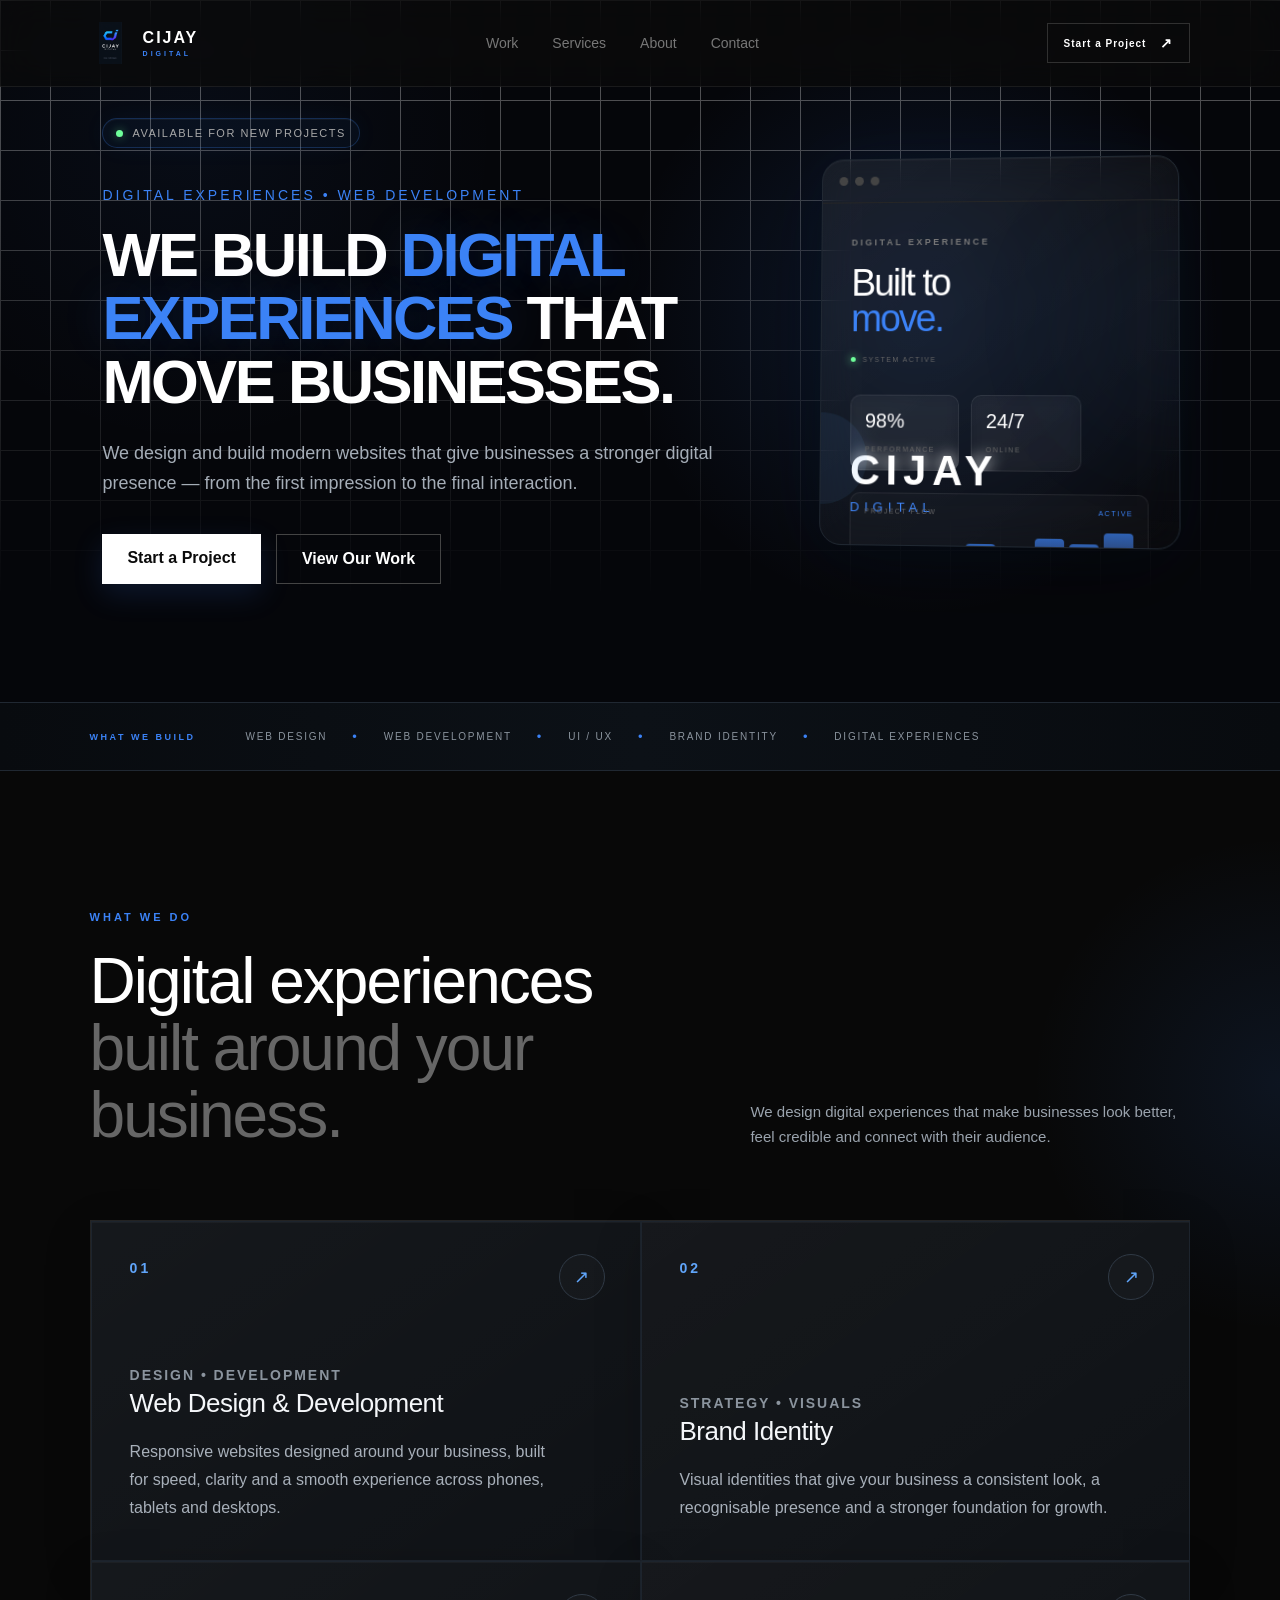
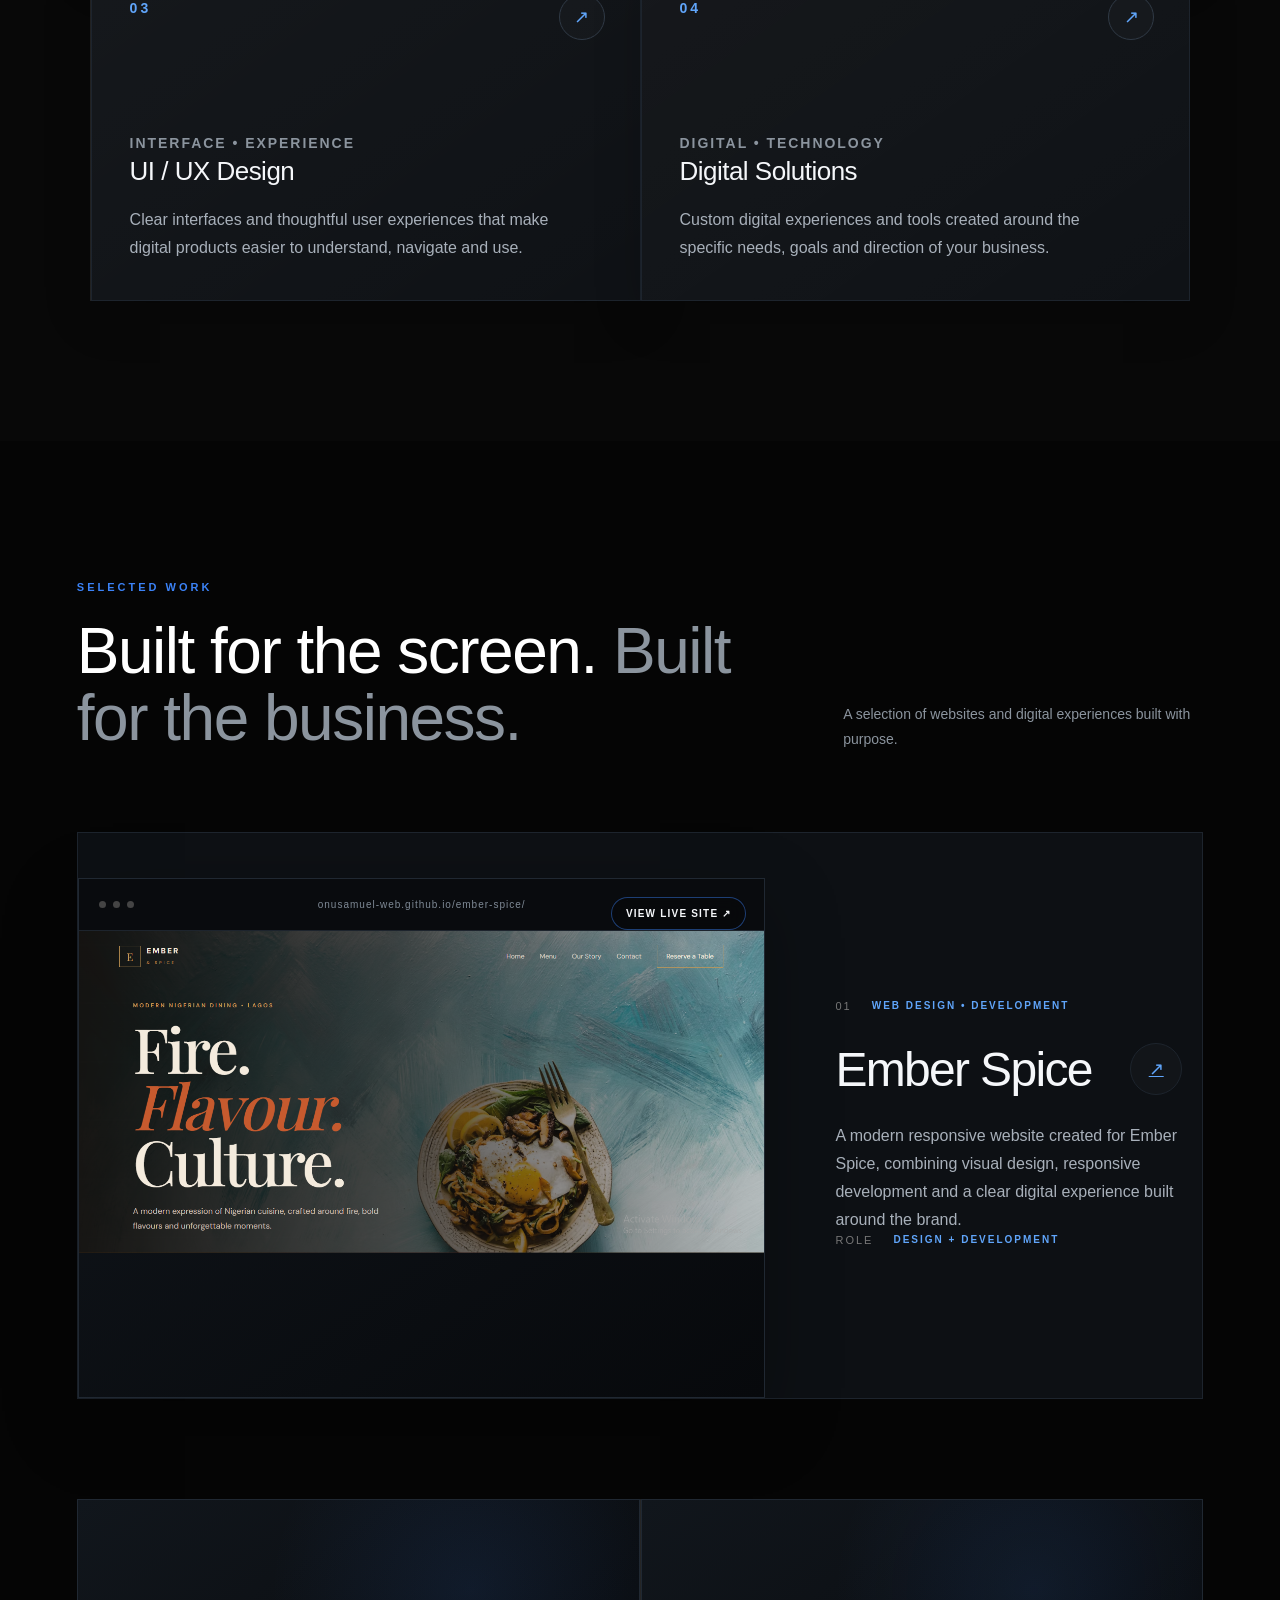
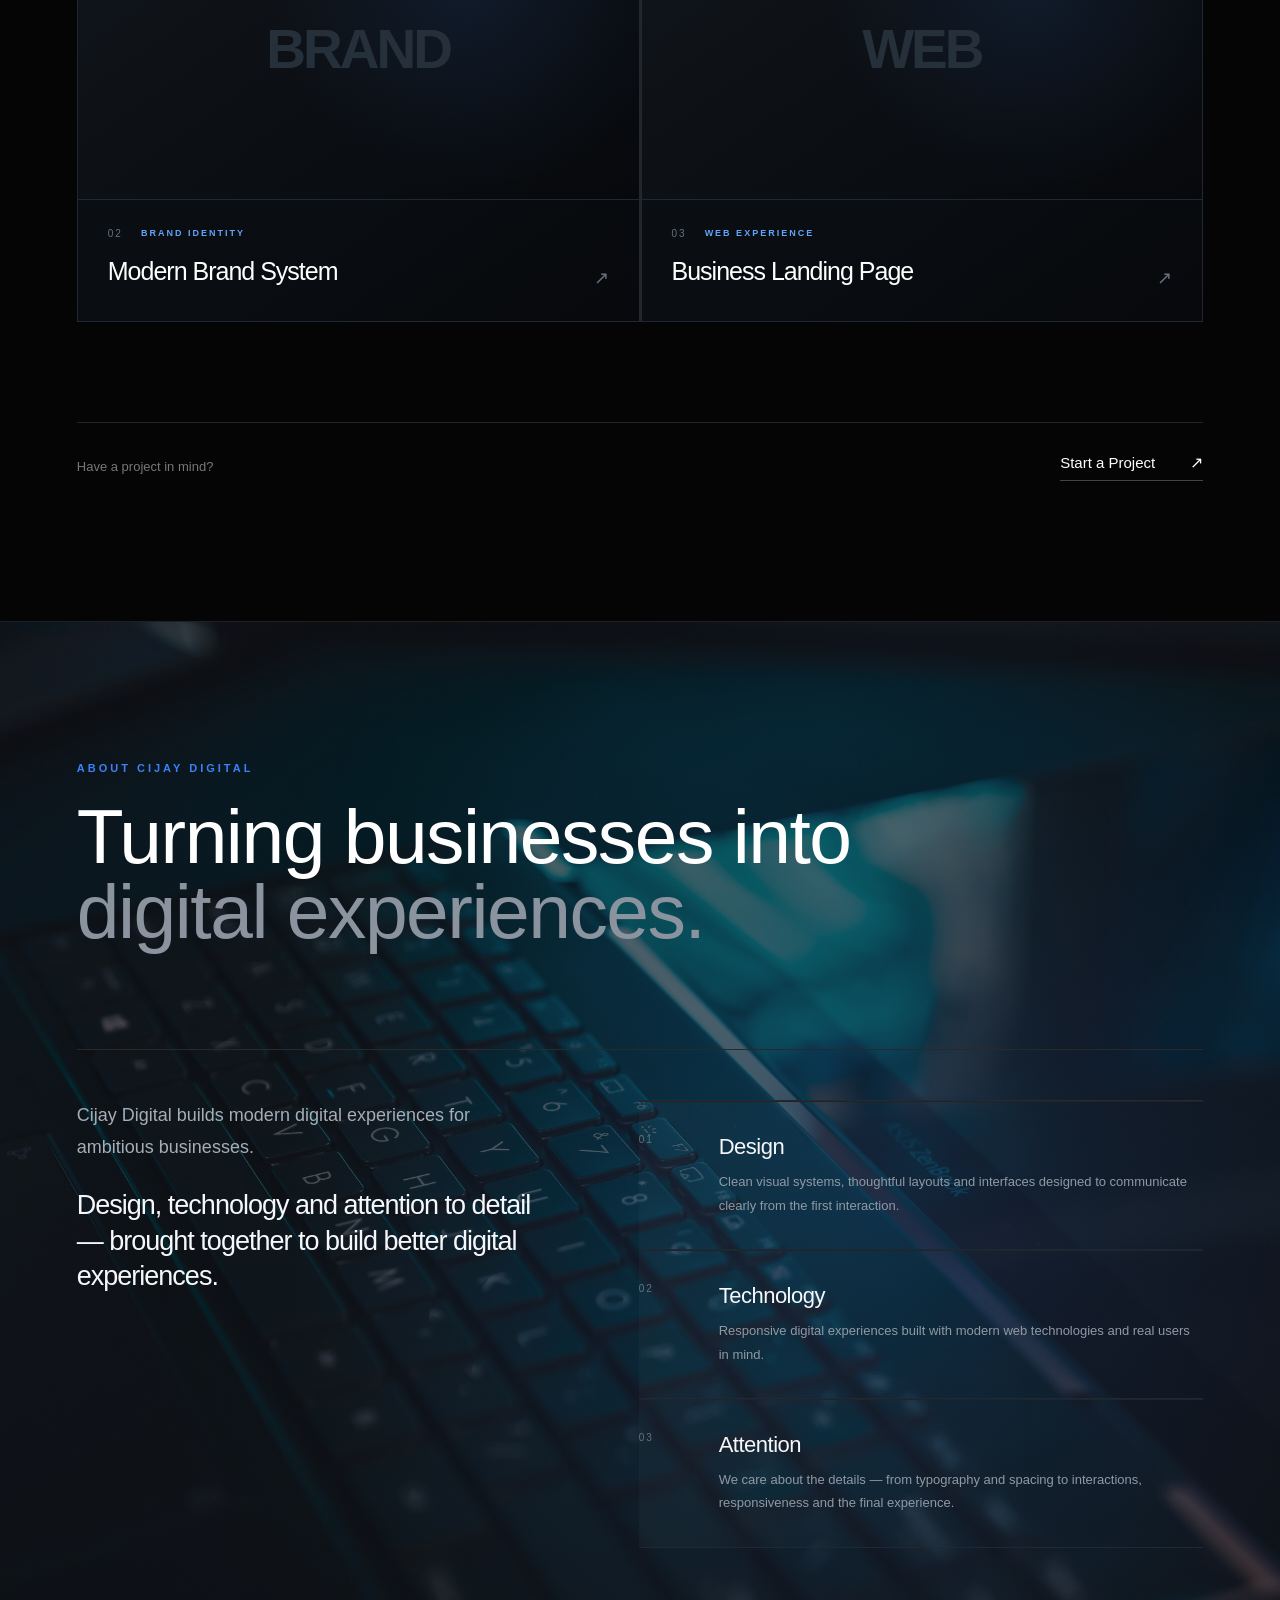
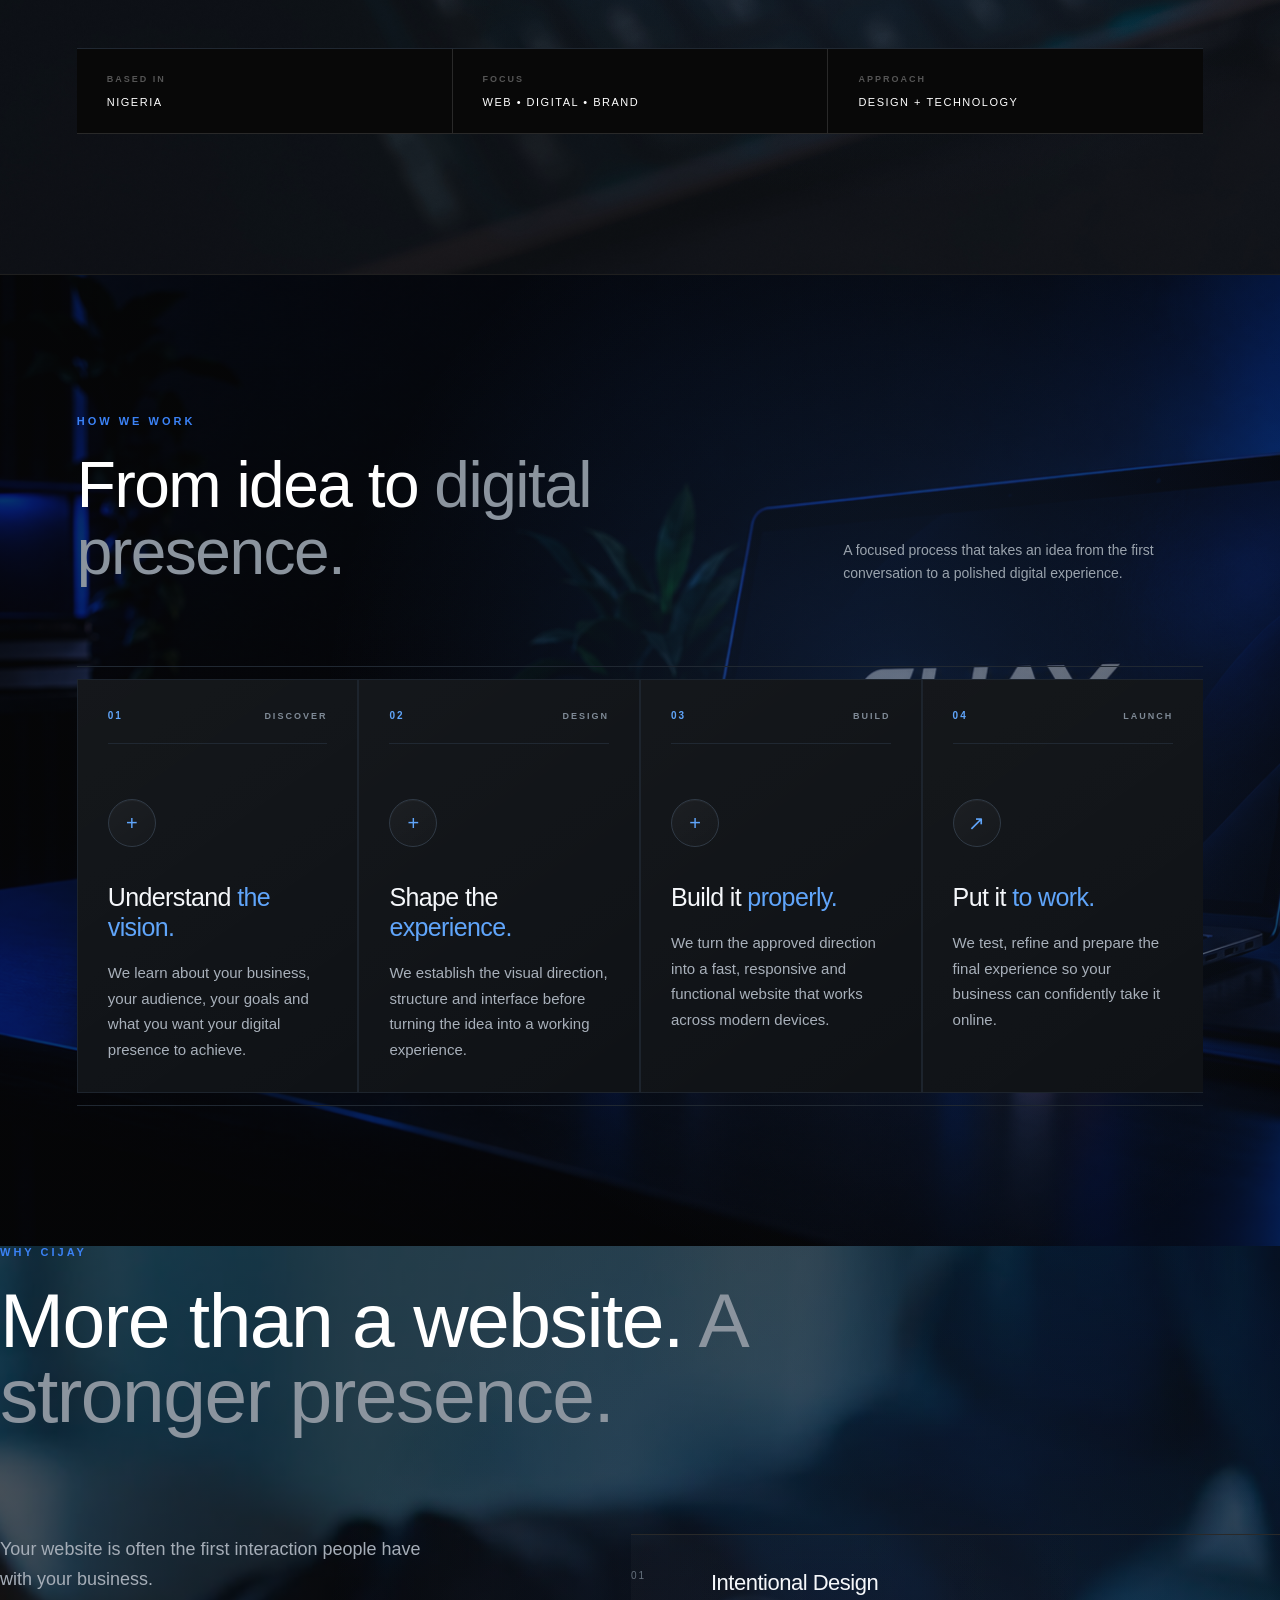
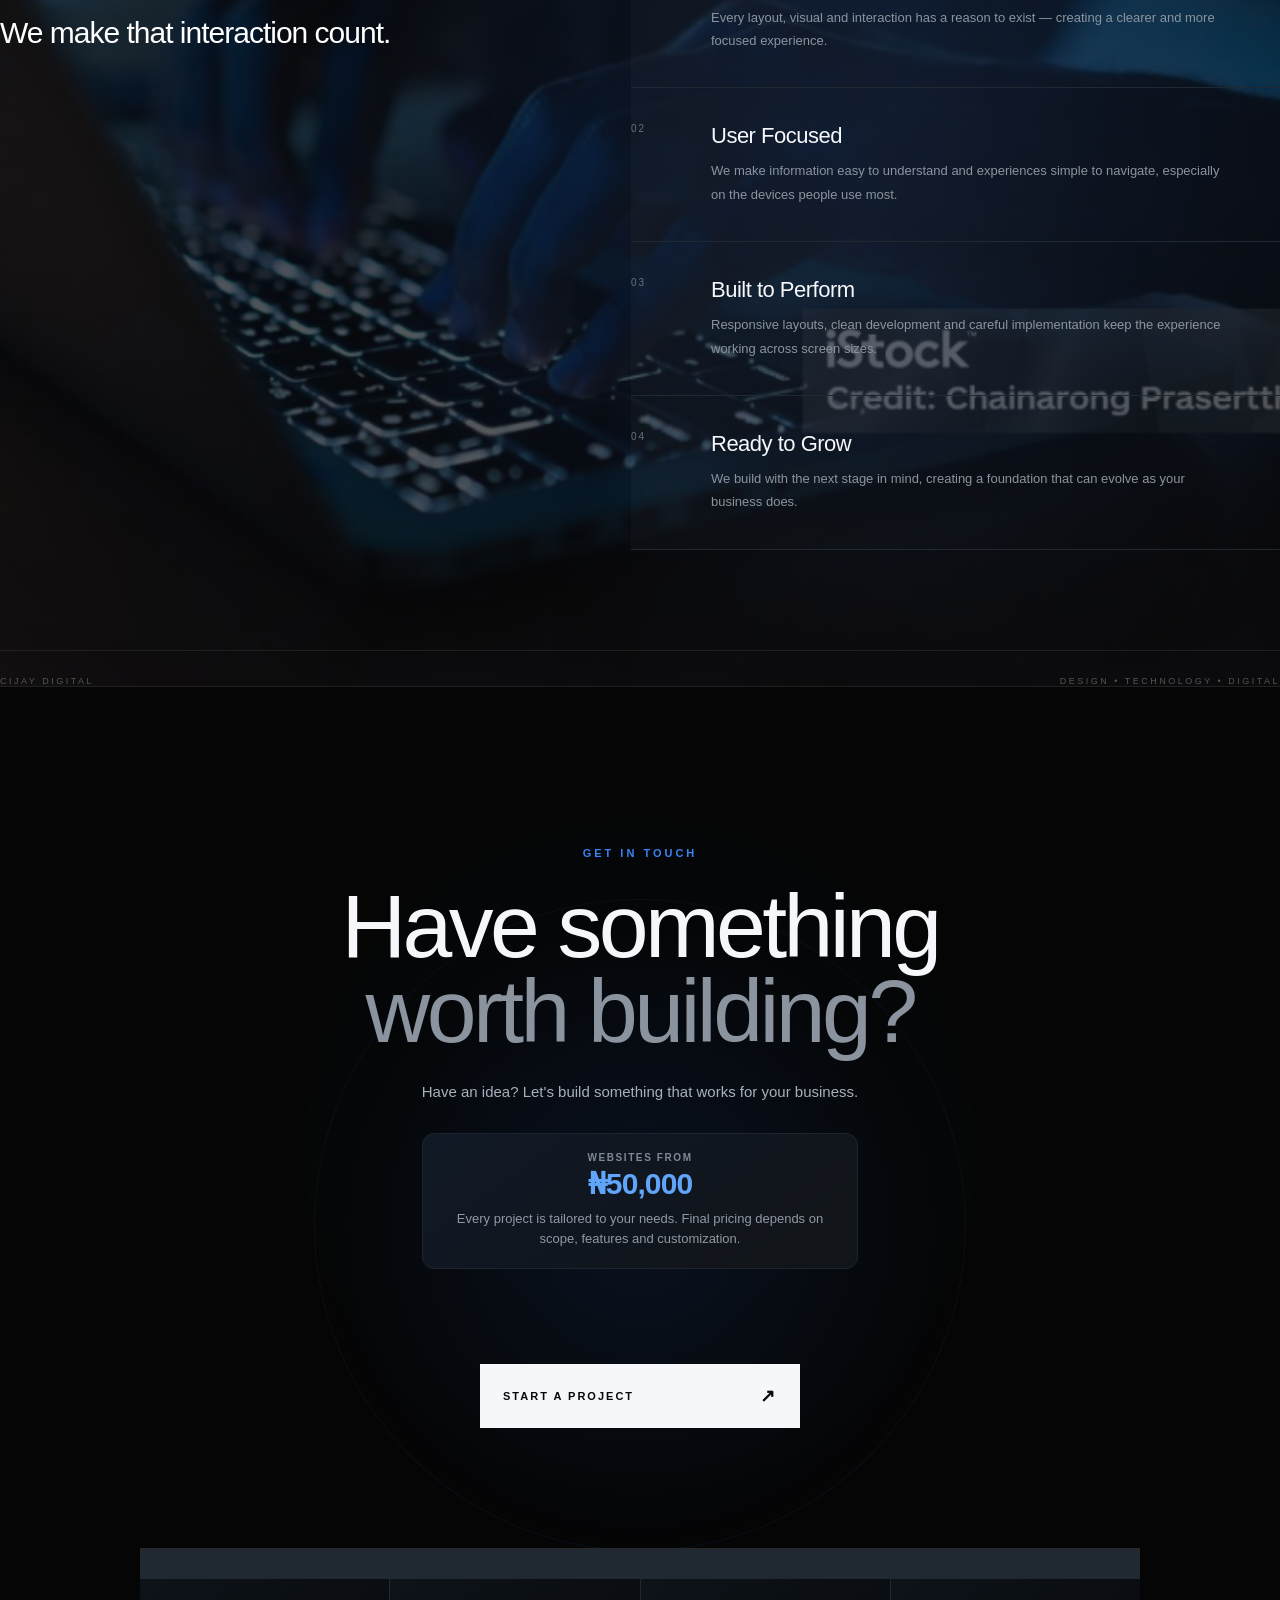
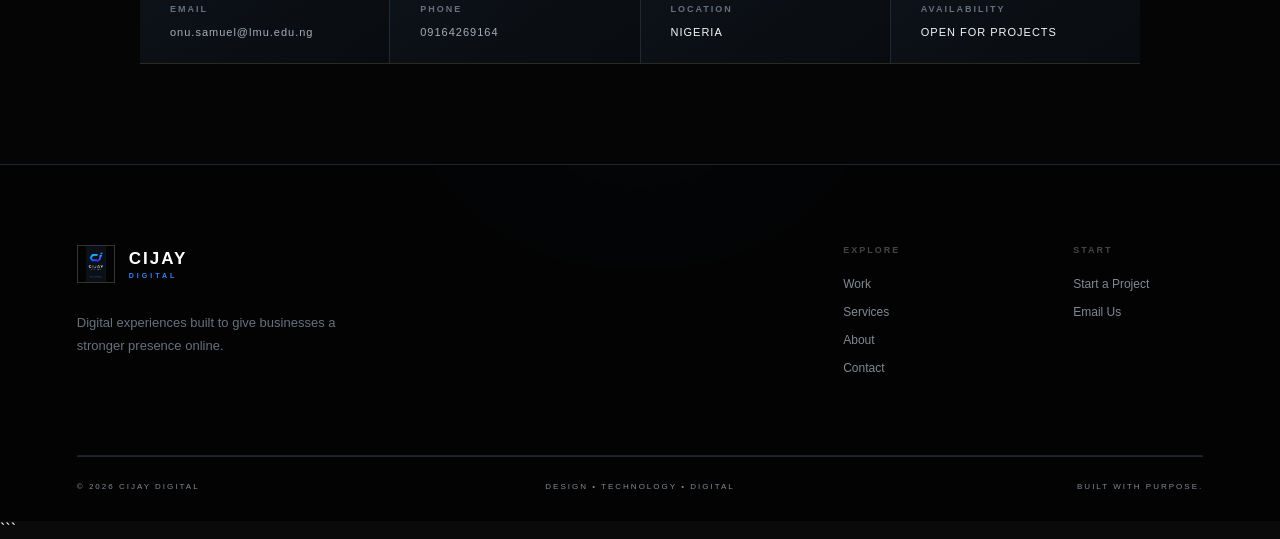
==== commit d4a1f87b: "Update Cijay Digital website" ====
--- a/index.html
+++ b/index.html
@@ -1,954 +1,1344 @@
+
 <!DOCTYPE html>
 <html lang="en">
+
 <head>
     <meta charset="UTF-8">
     <meta name="viewport" content="width=device-width, initial-scale=1.0">
-    <title>Cijay Digital | Modern Websites for Modern Businesses</title>         
+
+    <title>Cijay Digital | Digital Experiences Built for Business</title>
+
+    <link rel="icon" href="assets/logo.png?v=2" type="image/png">
+<link rel="shortcut icon" href="assets/logo.png?v=2" type="image/png">
+<link rel="apple-touch-icon" href="assets/logo.png?v=2">
 
     <link rel="stylesheet" href="style.css">
 </head>
 
 <body>
 
- <nav>
+   <!-- ========================================
+     NAVIGATION
+======================================== -->
+
+<nav class="navbar">
 
     <a href="index.html" class="logo">
-     <span class="logo-mark">
-    <img src="assets/logo.png" alt="Cijay Digital logo">
-</span> 
+
+        <span class="logo-mark">
+            <img src="assets/logo.png" alt="Cijay Digital logo">
+        </span>
 
         <span class="logo-text">
             <strong>CIJAY</strong>
             <small>DIGITAL</small>
         </span>
+
     </a>
 
-    <div class="nav-links">
-
-        <a href="#work">Work</a>
-        <a href="#services">Services</a>
-        <a href="#about">About</a>
-        <a href="#contact">Contact</a>
-
-    </div>
-
+   <button class="mobile-menu-toggle" aria-label="Open navigation">
+    <span></span>
+    <span></span>
+    <span></span>
+</button>
+
+<div class="nav-links">
+
+    <a href="#work">Work</a>
+    <a href="#services">Services</a>
+    <a href="#about">About</a>
+    <a href="#contact">Contact</a>
+
+</div>
     <a href="start-project.html" class="nav-cta">
+
         Start a Project
         <span>↗</span>
+
     </a>
 
 </nav>
 
+    <!-- ========================================
+         HERO
+    ======================================== -->
+
     <section class="hero">
 
-    <div class="hero-content">
-
-        <div class="hero-badge">
-            <span></span>
-            AVAILABLE FOR NEW PROJECTS
-        </div>
-
-        <p class="eyebrow">DIGITAL EXPERIENCES • WEB DEVELOPMENT</p>
-
-        <h1>
-            We build
-            <span>digital experiences</span>
-            that move businesses.
-        </h1>
-
-        <p class="hero-description">
-            Modern, fast and responsive websites designed to help businesses
-            stand out, build trust and grow online.
-        </p>
-
-        <div class="hero-buttons">
-            <a href="start-project.html" class="btn btn-primary">Start a Project</a>
-            <a href="#work" class="btn btn-secondary">View Our Work</a>
-        </div>
-
-    </div>
-
-    <div class="hero-visual">
-        <div class="visual-card">
-            <div class="card-top">
+        <div class="hero-content">
+
+            <div class="hero-badge">
+
                 <span></span>
-                <span></span>
-                <span></span>
-            </div>
-
-           <div class="interface-content">
-
-    <div class="interface-label">
-        DIGITAL EXPERIENCE
-    </div>
-
-    <h3>
-        Built to<br>
-        <span>move.</span>
-    </h3>
-<div class="interface-status">
-    <span></span>
-    SYSTEM ACTIVE
-</div>
-
-  <div class="interface-metrics">
-
-    <div class="metric">
-        <strong>98%</strong>
-        <small>PERFORMANCE</small>
-    </div>
-
-    <div class="metric">
-        <strong>24/7</strong>
-        <small>ONLINE</small>
-    </div>
-
-</div>
-
-<div class="analytics">
-
-    <div class="analytics-top">
-        <span>PROJECT FLOW</span>
-        <span>ACTIVE</span>
-    </div>
-
-    <div class="analytics-bars">
-        <span></span>
-        <span></span>
-        <span></span>
-        <span></span>
-        <span></span>
-        <span></span>
-        <span></span>
-        <span></span>
-    </div>
-
-</div>
-
-</div>
-
-            <div class="visual-text">
-                <strong>CIJAY</strong>
-                <small>DIGITAL</small>
-            </div>
-        </div>
-    </div>
-
-</section>
-<!-- ========================================
-     CAPABILITIES STRIP
-======================================== -->
-
-<section class="capabilities">
-
-    <div class="capabilities-label">
-        WHAT WE DO
-    </div>
-
-    <div class="capabilities-list">
-
-        <span>WEB DESIGN</span>
-        <i>•</i>
-
-        <span>WEB DEVELOPMENT</span>
-        <i>•</i>
-
-        <span>UI / UX</span>
-        <i>•</i>
-
-        <span>BRAND IDENTITY</span>
-        <i>•</i>
-
-        <span>RESPONSIVE DESIGN</span>
-
-    </div>
-
-</section>
-
-
-<!-- SERVICES SECTION -->
-<section class="services" id="services">
-
-    <div class="services-header">
-
-        <div>
-            <p class="section-label">WHAT WE DO</p>
-
-            <h2>
-                Digital solutions built
-                <span>to move your brand forward.</span>
-            </h2>
-        </div>
-
-        <p class="services-intro">
-            We create modern digital experiences that help businesses
-            look better, connect with their audience and grow online.
-        </p>
-
-    </div>
-
-
-    <div class="services-grid">
-
-        <div class="service-card">
-
-            <div class="service-number">01</div>
-
-            <div class="service-content">
-
-    <p class="service-category">DESIGN • DEVELOPMENT</p>
-
-    <h3>Web Design & Development</h3>
-
-    <p>
-        Modern, responsive websites built to look great,
-        perform fast and turn visitors into customers.
-    </p>
-
-</div>
-
-            <div class="service-arrow">↗</div>
-
-        </div>
-
-
-        <div class="service-card">
-
-            <div class="service-number">02</div>
-
-            <div class="service-content">
-
-    <p class="service-category">STRATEGY • VISUALS</p>
-
-    <h3>Brand Identity</h3>
-
-                <p>
-                    Strong visual identities that give your business
-                    a professional, recognisable and memorable presence.
-                </p>
-            </div>
-
-            <div class="service-arrow">↗</div>
-
-        </div>
-
-
-        <div class="service-card">
-
-            <div class="service-number">03</div>
-
-            <div class="service-content">
-
-    <p class="service-category">INTERFACE • EXPERIENCE</p>
-
-    <h3>UI/UX Design</h3>
-
-    <p>
-        Clean and intuitive digital interfaces designed
-        around the people who use them.
-    </p>
-
-</div>
-
-            <div class="service-arrow">↗</div>
-
-        </div>
-
-
-        <div class="service-card">
-
-            <div class="service-number">04</div>
-
-            <div class="service-content">
-
-    <p class="service-category">TECH • INNOVATION</p>
-
-    <h3>Digital Solutions</h3>
-
-    <p>
-        Custom digital products, tools and experiences
-        designed around your business needs.
-    </p>
-
-</div>
-
-            <div class="service-arrow">↗</div>
-
-        </div>
-
-    </div>
-
-</section>
-
-<!-- ========================================
-     SELECTED WORK SECTION
-======================================== -->
-
-<section class="work" id="work">
-
-    <div class="work-header">
-
-        <div>
-            <p class="section-label">SELECTED WORK</p>
-
-            <h2>
-                Digital work made
-                <span>to stand out.</span>
-            </h2>
-        </div>
-
-        <p class="work-intro">
-            A collection of digital concepts and experiences
-            designed with clarity, creativity and purpose.
-        </p>
-
-    </div>
-
-
-    <!-- FEATURED PROJECT -->
-
-    <div class="featured-project">
-
-        <div class="project-preview">
-
-            <div class="browser-bar">
-
-                <div class="browser-dots">
+
+                AVAILABLE FOR NEW PROJECTS
+
+            </div>
+
+            <p class="eyebrow">
+                DIGITAL EXPERIENCES • WEB DEVELOPMENT
+            </p>
+
+            <h1>
+                We build
+                <span>digital experiences</span>
+                that move businesses.
+            </h1>
+
+            <p class="hero-description">
+                We design and build modern websites that give businesses
+                a stronger digital presence — from the first impression
+                to the final interaction.
+            </p>
+
+            <div class="hero-buttons">
+
+                <a href="start-project.html" class="btn btn-primary">
+                    Start a Project
+                </a>
+
+                <a href="#work" class="btn btn-secondary">
+                    View Our Work
+                </a>
+
+            </div>
+
+        </div>
+
+
+        <!-- HERO VISUAL -->
+
+        <div class="hero-visual">
+
+            <div class="visual-card">
+
+                <div class="card-top">
+
                     <span></span>
                     <span></span>
                     <span></span>
-                </div>
-
-                <div class="browser-address">
-                    cijaydigital.com
-                </div>
-
-            </div>
-
-            <div class="preview-content">
-
-                <p class="preview-label">
-                    CIJAY DIGITAL
+
+                </div>
+
+                <div class="interface-content">
+
+                    <div class="interface-label">
+                        DIGITAL EXPERIENCE
+                    </div>
+
+                    <h3>
+                        Built to<br>
+                        <span>move.</span>
+                    </h3>
+
+                    <div class="interface-status">
+
+                        <span></span>
+
+                        SYSTEM ACTIVE
+
+                    </div>
+
+                    <div class="interface-metrics">
+
+                        <div class="metric">
+
+                            <strong>98%</strong>
+
+                            <small>PERFORMANCE</small>
+
+                        </div>
+
+                        <div class="metric">
+
+                            <strong>24/7</strong>
+
+                            <small>ONLINE</small>
+
+                        </div>
+
+                    </div>
+
+                    <div class="analytics">
+
+                        <div class="analytics-top">
+
+                            <span>PROJECT FLOW</span>
+
+                            <span>ACTIVE</span>
+
+                        </div>
+
+                        <div class="analytics-bars">
+
+                            <span></span>
+                            <span></span>
+                            <span></span>
+                            <span></span>
+                            <span></span>
+                            <span></span>
+                            <span></span>
+                            <span></span>
+
+                        </div>
+
+                    </div>
+
+                </div>
+
+                <div class="visual-text">
+
+                    <strong>CIJAY</strong>
+
+                    <small>DIGITAL</small>
+
+                </div>
+
+            </div>
+
+        </div>
+
+    </section>
+
+
+    <!-- ========================================
+         CAPABILITIES
+    ======================================== -->
+
+    <section class="capabilities">
+
+        <div class="capabilities-label">
+            WHAT WE BUILD
+        </div>
+
+        <div class="capabilities-list">
+
+            <span>WEB DESIGN</span>
+
+            <i>•</i>
+
+            <span>WEB DEVELOPMENT</span>
+
+            <i>•</i>
+
+            <span>UI / UX</span>
+
+            <i>•</i>
+
+            <span>BRAND IDENTITY</span>
+
+            <i>•</i>
+
+            <span>DIGITAL EXPERIENCES</span>
+
+        </div>
+
+    </section>
+
+
+    <!-- ========================================
+         SERVICES
+    ======================================== -->
+
+    <section class="services" id="services">
+
+        <div class="services-header">
+
+            <div>
+
+                <p class="section-label">
+                    WHAT WE DO
                 </p>
 
+                <h2>
+                    Digital experiences
+                    <span>built around your business.</span>
+                </h2>
+
+            </div>
+
+            <p class="services-intro">
+                We design digital experiences that make businesses
+                look better, feel credible and connect with their audience.
+            </p>
+
+        </div>
+
+
+        <div class="services-grid">
+
+
+            <!-- SERVICE 01 -->
+
+            <div class="service-card">
+
+                <div class="service-number">
+                    01
+                </div>
+
+                <div class="service-content">
+
+                    <p class="service-category">
+                        DESIGN • DEVELOPMENT
+                    </p>
+
+                    <h3>
+                        Web Design & Development
+                    </h3>
+
+                    <p>
+                        Responsive websites designed around your business,
+                        built for speed, clarity and a smooth experience
+                        across phones, tablets and desktops.
+                    </p>
+
+                </div>
+
+                <div class="service-arrow">
+                    ↗
+                </div>
+
+            </div>
+
+
+            <!-- SERVICE 02 -->
+
+            <div class="service-card">
+
+                <div class="service-number">
+                    02
+                </div>
+
+                <div class="service-content">
+
+                    <p class="service-category">
+                        STRATEGY • VISUALS
+                    </p>
+
+                    <h3>
+                        Brand Identity
+                    </h3>
+
+                    <p>
+                        Visual identities that give your business
+                        a consistent look, a recognisable presence
+                        and a stronger foundation for growth.
+                    </p>
+
+                </div>
+
+                <div class="service-arrow">
+                    ↗
+                </div>
+
+            </div>
+
+
+            <!-- SERVICE 03 -->
+
+            <div class="service-card">
+
+                <div class="service-number">
+                    03
+                </div>
+
+                <div class="service-content">
+
+                    <p class="service-category">
+                        INTERFACE • EXPERIENCE
+                    </p>
+
+                    <h3>
+                        UI / UX Design
+                    </h3>
+
+                    <p>
+                        Clear interfaces and thoughtful user experiences
+                        that make digital products easier to understand,
+                        navigate and use.
+                    </p>
+
+                </div>
+
+                <div class="service-arrow">
+                    ↗
+                </div>
+
+            </div>
+
+
+            <!-- SERVICE 04 -->
+
+            <div class="service-card">
+
+                <div class="service-number">
+                    04
+                </div>
+
+                <div class="service-content">
+
+                    <p class="service-category">
+                        DIGITAL • TECHNOLOGY
+                    </p>
+
+                    <h3>
+                        Digital Solutions
+                    </h3>
+
+                    <p>
+                        Custom digital experiences and tools created
+                        around the specific needs, goals and direction
+                        of your business.
+                    </p>
+
+                </div>
+
+                <div class="service-arrow">
+                    ↗
+                </div>
+
+            </div>
+
+        </div>
+
+    </section>
+
+
+    <!-- ========================================
+         SELECTED WORK
+    ======================================== -->
+
+    <section class="work" id="work">
+
+        <div class="work-header">
+
+            <div>
+
+                <p class="section-label">
+                    SELECTED WORK
+                </p>
+
+                <h2>
+                    Built for the screen.
+                    <span>Built for the business.</span>
+                </h2>
+
+            </div>
+
+            <p class="work-intro">
+                A selection of websites and digital experiences built with purpose.
+            </p>
+
+        </div>
+
+
+        <!-- FEATURED PROJECT -->
+
+        <div class="featured-project">
+
+          <a
+    href="https://onusamuel-web.github.io/ember-spice/"
+    target="_blank"
+    rel="noopener noreferrer"
+    class="project-preview"
+>
+
+    <span class="live-project-label">VIEW LIVE SITE ↗</span>
+
+    <div class="browser-bar">
+                    <div class="browser-dots">
+
+                        <span></span>
+                        <span></span>
+                        <span></span>
+
+                    </div>
+
+                    <div class="browser-address">
+                        onusamuel-web.github.io/ember-spice/
+                    </div>
+
+                </div>
+
+                <div class="preview-image">
+
+                    <img
+                        src="assets/ember-spice.png"
+                        alt="Ember Spice website preview"
+                    >
+
+                </div>
+
+            </a>
+
+
+            <div class="project-info">
+
+                <div class="project-meta">
+
+                    <span>01</span>
+
+                    <span>
+                        WEB DESIGN • DEVELOPMENT
+                    </span>
+
+                </div>
+
+
+                <div class="project-title-row">
+
+                    <h3>
+                        Ember Spice
+                    </h3>
+
+                    <a
+                        href="https://onusamuel-web.github.io/ember-spice/"
+                        target="_blank"
+                        rel="noopener noreferrer"
+                        class="project-arrow"
+                        aria-label="View Ember Spice project"
+                    >
+                        ↗
+                    </a>
+
+                </div>
+
+
+                <p>
+                    A modern responsive website created for Ember Spice,
+                    combining visual design, responsive development and
+                    a clear digital experience built around the brand.
+                </p>
+
+
+                <div class="project-meta">
+
+                    <span>ROLE</span>
+
+                    <span>
+                        DESIGN + DEVELOPMENT
+                    </span>
+
+                </div>
+
+            </div>
+
+        </div>
+
+
+        <!-- SMALL PROJECTS -->
+
+        <div class="project-grid">
+
+
+            <div class="mini-project">
+
+                <div class="mini-preview mini-preview-one">
+
+                    <span>
+                        BRAND
+                    </span>
+
+                </div>
+
+                <div class="mini-project-info">
+
+                    <div>
+
+                        <span class="mini-number">
+                            02
+                        </span>
+
+                        <span class="mini-category">
+                            BRAND IDENTITY
+                        </span>
+
+                    </div>
+
+                    <h3>
+                        Modern Brand System
+                    </h3>
+
+                    <span class="mini-arrow">
+                        ↗
+                    </span>
+
+                </div>
+
+            </div>
+
+
+            <div class="mini-project">
+
+                <div class="mini-preview mini-preview-two">
+
+                    <span>
+                        WEB
+                    </span>
+
+                </div>
+
+                <div class="mini-project-info">
+
+                    <div>
+
+                        <span class="mini-number">
+                            03
+                        </span>
+
+                        <span class="mini-category">
+                            WEB EXPERIENCE
+                        </span>
+
+                    </div>
+
+                    <h3>
+                        Business Landing Page
+                    </h3>
+
+                    <span class="mini-arrow">
+                        ↗
+                    </span>
+
+                </div>
+
+            </div>
+
+        </div>
+
+
+        <!-- WORK CTA -->
+
+        <div class="work-cta">
+
+            <span>
+                Have a project in mind?
+            </span>
+
+            <a href="start-project.html">
+
+                Start a Project
+
+                <span>↗</span>
+
+            </a>
+
+        </div>
+
+    </section>
+
+
+    <!-- ========================================
+         ABOUT
+    ======================================== -->
+
+    <section class="about about-image-section" id="about">
+        <div class="about-header">
+
+            <p class="section-label">
+                ABOUT CIJAY DIGITAL
+            </p>
+
+            <h2>
+                Turning businesses into
+                <span>digital experiences.</span>
+            </h2>
+
+        </div>
+
+
+        <div class="about-main">
+
+
+            <div class="about-statement">
+
+                <p>
+                    Cijay Digital builds modern digital experiences
+                    for ambitious businesses.
+                </p>
+
+                <strong>
+                    Design, technology and attention to detail —
+                    brought together to build better digital experiences.
+                </strong>
+
+            </div>
+
+
+            <div class="about-details">
+
+
+                <div class="about-detail">
+
+                    <span>
+                        01
+                    </span>
+
+                    <div>
+
+                        <h3>
+                            Design
+                        </h3>
+
+                        <p>
+                            Clean visual systems, thoughtful layouts
+                            and interfaces designed to communicate
+                            clearly from the first interaction.
+                        </p>
+
+                    </div>
+
+                </div>
+
+
+                <div class="about-detail">
+
+                    <span>
+                        02
+                    </span>
+
+                    <div>
+
+                        <h3>
+                            Technology
+                        </h3>
+
+                        <p>
+                            Responsive digital experiences built with
+                            modern web technologies and real users
+                            in mind.
+                        </p>
+
+                    </div>
+
+                </div>
+
+
+                <div class="about-detail">
+
+                    <span>
+                        03
+                    </span>
+
+                    <div>
+
+                        <h3>
+                            Attention
+                        </h3>
+
+                        <p>
+                            We care about the details — from typography
+                            and spacing to interactions, responsiveness
+                            and the final experience.
+                        </p>
+
+                    </div>
+
+                </div>
+
+            </div>
+
+        </div>
+
+
+        <div class="about-footer">
+
+            <div>
+
+                <span>
+                    BASED IN
+                </span>
+
+                <strong>
+                    NIGERIA
+                </strong>
+
+            </div>
+
+
+            <div>
+
+                <span>
+                    FOCUS
+                </span>
+
+                <strong>
+                    WEB • DIGITAL • BRAND
+                </strong>
+
+            </div>
+
+
+            <div>
+
+                <span>
+                    APPROACH
+                </span>
+
+                <strong>
+                    DESIGN + TECHNOLOGY
+                </strong>
+
+            </div>
+
+        </div>
+
+    </section>
+
+
+    <!-- ========================================
+         PROCESS
+    ======================================== -->
+
+    <section class="process" id="process">
+
+        <div class="process-header">
+
+            <div>
+
+                <p class="section-label">
+                    HOW WE WORK
+                </p>
+
+                <h2>
+                    From idea to
+                    <span>digital presence.</span>
+                </h2>
+
+            </div>
+
+            <p class="process-intro">
+                A focused process that takes an idea from
+                the first conversation to a polished digital experience.
+            </p>
+
+        </div>
+
+
+        <div class="process-grid">
+
+
+            <!-- STEP 01 -->
+
+            <div class="process-step">
+
+                <div class="process-top">
+
+                    <span>
+                        01
+                    </span>
+
+                    <span>
+                        DISCOVER
+                    </span>
+
+                </div>
+
+                <div class="process-icon">
+                    +
+                </div>
+
                 <h3>
-                    Built for the
-                    <span>next move.</span>
+                    Understand
+                    <span>the vision.</span>
                 </h3>
 
-                <p class="preview-text">
-                    Digital experiences designed to make
-                    businesses look better online.
+                <p>
+                    We learn about your business, your audience,
+                    your goals and what you want your digital
+                    presence to achieve.
                 </p>
 
-                <div class="preview-line"></div>
-
-            </div>
-
-        </div>
-
-
-        <div class="project-info">
-
-            <div class="project-meta">
-                <span>01</span>
-                <span>WEB DESIGN • DEVELOPMENT</span>
-            </div>
-
-            <div class="project-title-row">
+            </div>
+
+
+            <!-- STEP 02 -->
+
+            <div class="process-step">
+
+                <div class="process-top">
+
+                    <span>
+                        02
+                    </span>
+
+                    <span>
+                        DESIGN
+                    </span>
+
+                </div>
+
+                <div class="process-icon">
+                    +
+                </div>
 
                 <h3>
-                    Cijay Digital
+                    Shape the
+                    <span>experience.</span>
                 </h3>
 
-                <div class="project-arrow">
+                <p>
+                    We establish the visual direction, structure
+                    and interface before turning the idea
+                    into a working experience.
+                </p>
+
+            </div>
+
+
+            <!-- STEP 03 -->
+
+            <div class="process-step">
+
+                <div class="process-top">
+
+                    <span>
+                        03
+                    </span>
+
+                    <span>
+                        BUILD
+                    </span>
+
+                </div>
+
+                <div class="process-icon">
+                    +
+                </div>
+
+                <h3>
+                    Build it
+                    <span>properly.</span>
+                </h3>
+
+                <p>
+                    We turn the approved direction into a fast,
+                    responsive and functional website that works
+                    across modern devices.
+                </p>
+
+            </div>
+
+
+            <!-- STEP 04 -->
+
+            <div class="process-step">
+
+                <div class="process-top">
+
+                    <span>
+                        04
+                    </span>
+
+                    <span>
+                        LAUNCH
+                    </span>
+
+                </div>
+
+                <div class="process-icon">
                     ↗
                 </div>
 
-            </div>
-
-            <p>
-                A modern digital studio experience focused on
-                clean design, strong visual identity and
-                responsive web development.
+                <h3>
+                    Put it
+                    <span>to work.</span>
+                </h3>
+
+                <p>
+                    We test, refine and prepare the final experience
+                    so your business can confidently take it online.
+                </p>
+
+            </div>
+
+        </div>
+
+    </section>
+
+
+    <!-- ========================================
+         WHY CIJAY
+    ======================================== -->
+
+    <section class="why">
+
+        <div class="why-cijay-header">
+
+            <p class="section-label">
+                WHY CIJAY
             </p>
 
-        </div>
-
-    </div>
-
-
-    <!-- SMALL PROJECTS -->
-
-    <div class="project-grid">
-
-        <div class="mini-project">
-
-            <div class="mini-preview mini-preview-one">
-                <span>BRAND</span>
-            </div>
-
-            <div class="mini-project-info">
-
-                <div>
-                    <span class="mini-number">02</span>
-                    <span class="mini-category">BRAND IDENTITY</span>
-                </div>
-
-                <h3>
-                    Modern Brand System
-                </h3>
-
-                <span class="mini-arrow">↗</span>
-
-            </div>
-
-        </div>
-
-
-        <div class="mini-project">
-
-            <div class="mini-preview mini-preview-two">
-                <span>WEB</span>
-            </div>
-
-            <div class="mini-project-info">
-
-                <div>
-                    <span class="mini-number">03</span>
-                    <span class="mini-category">WEB EXPERIENCE</span>
-                </div>
-
-                <h3>
-                    Business Landing Page
-                </h3>
-
-                <span class="mini-arrow">↗</span>
-
-            </div>
-
-        </div>
-
-    </div>
-
-
-    <!-- WORK CTA -->
-
- <div class="work-cta">
-
-    <span>Have a project in mind?</span>
-
-    <a href="start-project.html">
-        Start a Project
-        <span>↗</span>
-    </a>
-
+            <h2>
+                More than a website.
+                <span>A stronger presence.</span>
+            </h2>
+
+        </div>
+
+
+        <div class="why-cijay-content">
+
+
+            <div class="why-cijay-statement">
+
+                <p>
+                    Your website is often the first interaction
+                    people have with your business.
+                </p>
+
+                <strong>
+                    We make that interaction count.
+                </strong>
+
+            </div>
+
+
+            <div class="why-cijay-points">
+
+
+                <div class="why-point">
+
+                    <span>
+                        01
+                    </span>
+
+                    <div>
+
+                        <h3>
+                            Intentional Design
+                        </h3>
+
+                        <p>
+                            Every layout, visual and interaction
+                            has a reason to exist — creating a
+                            clearer and more focused experience.
+                        </p>
+
+                    </div>
+
+                </div>
+
+
+                <div class="why-point">
+
+                    <span>
+                        02
+                    </span>
+
+                    <div>
+
+                        <h3>
+                            User Focused
+                        </h3>
+
+                        <p>
+                            We make information easy to understand
+                            and experiences simple to navigate,
+                            especially on the devices people use most.
+                        </p>
+
+                    </div>
+
+                </div>
+
+
+                <div class="why-point">
+
+                    <span>
+                        03
+                    </span>
+
+                    <div>
+
+                        <h3>
+                            Built to Perform
+                        </h3>
+
+                        <p>
+                            Responsive layouts, clean development
+                            and careful implementation keep the
+                            experience working across screen sizes.
+                        </p>
+
+                    </div>
+
+                </div>
+
+
+                <div class="why-point">
+
+                    <span>
+                        04
+                    </span>
+
+                    <div>
+
+                        <h3>
+                            Ready to Grow
+                        </h3>
+
+                        <p>
+                            We build with the next stage in mind,
+                            creating a foundation that can evolve
+                            as your business does.
+                        </p>
+
+                    </div>
+
+                </div>
+
+            </div>
+
+        </div>
+
+
+        <div class="why-cijay-bottom">
+
+            <span>
+                CIJAY DIGITAL
+            </span>
+
+            <span>
+                DESIGN • TECHNOLOGY • DIGITAL
+            </span>
+
+        </div>
+
+    </section>
+
+
+    <!-- ========================================
+         CONTACT
+    ======================================== -->
+
+    <section class="contact" id="contact">
+
+        <div class="contact-header">
+
+            <p class="section-label">
+                GET IN TOUCH
+            </p>
+
+            <h2>
+                Have something
+                <span>worth building?</span>
+            </h2>
+
+            <p class="contact-intro">
+    Have an idea? Let's build something that works for your business.
+</p>
+
+<div class="contact-pricing">
+    <span>WEBSITES FROM</span>
+
+    <strong>₦50,000</strong>
+
+    <p>
+        Every project is tailored to your needs.
+        Final pricing depends on scope, features and customization.
+    </p>
 </div>
-        
-
-</section>
-
-<!-- ========================================
-     ABOUT SECTION
-======================================== -->
-
-<section class="about" id="about">
-
-    <div class="about-header">
-
-        <p class="section-label">ABOUT CIJAY DIGITAL</p>
-
-        <h2>
-            Digital work with
-            <span>purpose.</span>
-        </h2>
-
-    </div>
-
-
-    <div class="about-main">
-
-        <div class="about-statement">
-
-            <p>
-                Cijay Digital is a digital studio focused on
-                building modern websites and digital experiences
-                for businesses ready to move forward.
-            </p>
-
-            <strong>
-                We combine design, technology and
-                attention to detail to create digital
-                experiences that feel different.
-            </strong>
-
-        </div>
-
-
-        <div class="about-details">
-
-            <div class="about-detail">
-
-                <span>01</span>
-
-                <div>
-                    <h3>Design</h3>
-
-                    <p>
-                        Clean visual systems, thoughtful layouts
-                        and interfaces designed to communicate clearly.
-                    </p>
-                </div>
-
-            </div>
-
-
-            <div class="about-detail">
-
-                <span>02</span>
-
-                <div>
-                    <h3>Technology</h3>
-
-                    <p>
-                        Responsive websites built with modern
-                        web technologies and real users in mind.
-                    </p>
-                </div>
-
-            </div>
-
-
-            <div class="about-detail">
-
-                <span>03</span>
-
-                <div>
-                    <h3>Attention</h3>
-
-                    <p>
-                        We care about the details — from spacing
-                        and typography to the final interaction.
-                    </p>
-                </div>
-
-            </div>
-
-        </div>
-
-    </div>
-
-
-    <div class="about-footer">
-
-        <div>
-            <span>BASED IN</span>
-            <strong>NIGERIA</strong>
-        </div>
-
-        <div>
-            <span>FOCUS</span>
-            <strong>WEB • DIGITAL • BRAND</strong>
-        </div>
-
-        <div>
-            <span>APPROACH</span>
-            <strong>DESIGN + TECHNOLOGY</strong>
-        </div>
-
-    </div>
-
-</section>
-<!-- ========================================
-     PROCESS SECTION
-======================================== -->
-
-<section class="process" id="process">
-
-    <div class="process-header">
-
-        <div>
-            <p class="section-label">HOW WE WORK</p>
-
-            <h2>
-                From idea to
-                <span>digital presence.</span>
-            </h2>
-        </div>
-
-        <p class="process-intro">
-            A simple, focused process designed to turn ideas
-            into digital experiences that are ready to perform.
-        </p>
-
-    </div>
-
-
-    <div class="process-grid">
-
-        <!-- STEP 01 -->
-
-        <div class="process-step">
-
-            <div class="process-top">
-                <span>01</span>
-                <span>DISCOVER</span>
-            </div>
-
-            <div class="process-icon">
-                +
-            </div>
-
-            <h3>
-                Understand
-                <span>the vision.</span>
-            </h3>
-
-            <p>
-                We learn about your business, your audience and
-                what you want your digital presence to achieve.
-            </p>
-
-        </div>
-
-
-        <!-- STEP 02 -->
-
-        <div class="process-step">
-
-            <div class="process-top">
-                <span>02</span>
-                <span>DESIGN</span>
-            </div>
-
-            <div class="process-icon">
-                +
-            </div>
-
-            <h3>
-                Shape the
-                <span>experience.</span>
-            </h3>
-
-            <p>
-                We create the visual direction, structure and
-                interface that bring the idea to life.
-            </p>
-
-        </div>
-
-
-        <!-- STEP 03 -->
-
-        <div class="process-step">
-
-            <div class="process-top">
-                <span>03</span>
-                <span>BUILD</span>
-            </div>
-
-            <div class="process-icon">
-                +
-            </div>
-
-            <h3>
-                Build it
-                <span>properly.</span>
-            </h3>
-
-            <p>
-                We turn the design into a fast, responsive and
-                functional digital experience across devices.
-            </p>
-
-        </div>
-
-
-        <!-- STEP 04 -->
-
-        <div class="process-step">
-
-            <div class="process-top">
-                <span>04</span>
-                <span>LAUNCH</span>
-            </div>
-
-            <div class="process-icon">
-                ↗
-            </div>
-
-            <h3>
-                Make the
-                <span>move.</span>
-            </h3>
-
-            <p>
-                We test, refine and prepare the final experience
-                so your business is ready to move online.
-            </p>
-
-        </div>
-
-    </div>
-
-</section>
-<!-- ========================================
-     WHY CIJAY SECTION
-======================================== -->
-
-<section class="why-cijay">
-
-    <div class="why-cijay-header">
-
-        <p class="section-label">WHY CIJAY</p>
-
-        <h2>
-            More than a website.
-            <span>A digital advantage.</span>
-        </h2>
-
-    </div>
-
-
-    <div class="why-cijay-content">
-
-        <div class="why-cijay-statement">
-
-            <p>
-                Your website is often the first interaction
-                people have with your business.
-            </p>
-
-            <strong>
-                We make that interaction count.
-            </strong>
-
-        </div>
-
-
-        <div class="why-cijay-points">
-
-            <div class="why-point">
-
-                <span>01</span>
-
-                <div>
-                    <h3>Intentional Design</h3>
-
-                    <p>
-                        Every layout, interaction and visual
-                        element is designed with a clear purpose.
-                    </p>
-                </div>
-
-            </div>
-
-
-            <div class="why-point">
-
-                <span>02</span>
-
-                <div>
-                    <h3>User Focused</h3>
-
-                    <p>
-                        We create experiences that are easy to
-                        understand, navigate and interact with.
-                    </p>
-                </div>
-
-            </div>
-
-
-            <div class="why-point">
-
-                <span>03</span>
-
-                <div>
-                    <h3>Built to Perform</h3>
-
-                    <p>
-                        Responsive layouts and clean development
-                        keep your digital presence working across devices.
-                    </p>
-                </div>
-
-            </div>
-
-
-            <div class="why-point">
-
-                <span>04</span>
-
-                <div>
-                    <h3>Ready to Grow</h3>
-
-                    <p>
-                        We build with your next stage in mind,
-                        not just where your business is today.
-                    </p>
-                </div>
-
-            </div>
-
-        </div>
-
-    </div>
-
-
-    <div class="why-cijay-bottom">
-
-        <span>CIJAY DIGITAL</span>
-
-        <span>DESIGN • TECHNOLOGY • GROWTH</span>
-
-    </div>
-
-</section>
-<!-- ========================================
-     CONTACT SECTION
-======================================== -->
-
-<section class="contact" id="contact">
-
-    <div class="contact-header">
-
-        <p class="section-label">GET IN TOUCH</p>
-
-        <h2>
-            Have something
-            <span>worth building?</span>
-        </h2>
-
-        <p class="contact-intro">
-            Tell us what you're working on and let's turn
-            the idea into a digital experience.
-        </p>
-
-    </div>
-
-
-    <div class="contact-action">
-
-        <a href="start-project.html" class="contact-button">
-
-            <span>START A PROJECT</span>
-
-            <span class="contact-arrow">↗</span>
-
-        </a>
-
-    </div>
-
-
-    <div class="contact-bottom">
-
-        <div>
-            <span>EMAIL</span>
-            <a href="mailto:onu.samuel@lmu.edu.ng">
-                onu.samuel@lmu.edu.ng
+
+        </div>
+
+
+        <div class="contact-action">
+
+            <a
+                href="start-project.html"
+                class="contact-button"
+            >
+
+                <span>
+                    START A PROJECT
+                </span>
+
+                <span class="contact-arrow">
+                    ↗
+                </span>
+
             </a>
-        </div>
-
-        <div>
-            <span>PHONE</span>
-            <a href="tel:09164269164">
-                09164269164
-            </a>
-        </div>
-
-        <div>
-            <span>LOCATION</span>
-            <strong>NIGERIA</strong>
-        </div>
-
-        <div>
-            <span>AVAILABILITY</span>
-            <strong>OPEN FOR PROJECTS</strong>
-        </div>
-
-    </div>
-
-</section>
-<!-- ========================================
-     FOOTER
-======================================== -->
-
-<footer class="footer">
-
-    <div class="footer-top">
-
-        <div class="footer-brand">
-
-            <a href="index.html" class="footer-logo">
-
-               <span class="footer-logo-mark">
-    <img src="assets/logo.png" alt="Cijay Digital logo">
- </span>
- <span class="footer-logo-text">
-      <strong>CIJAY</strong>
-      <small>DIGITAL</small>
-  </span>
-
-            </a>
-
-            <p>
-                Digital experiences built to help
-                businesses move forward.
-            </p>
-
-        </div>
-
-
-        <div class="footer-links">
-
-            <div class="footer-column">
-
-                <span class="footer-heading">EXPLORE</span>
-
-                <a href="#work">Work</a>
-                <a href="#services">Services</a>
-                <a href="#about">About</a>
-                <a href="#contact">Contact</a>
-
-            </div>
-
-
-            <div class="footer-column">
-
-                <span class="footer-heading">START</span>
-
-                <a href="start-project.html">
-                    Start a Project
+
+        </div>
+
+
+        <div class="contact-bottom">
+
+
+            <div>
+
+                <span>
+                    EMAIL
+                </span>
+
+                <a href="mailto:onu.samuel@lmu.edu.ng">
+                    onu.samuel@lmu.edu.ng
                 </a>
 
-                <a href="mailto:onu.samuel@lmu.edu.ng">
-                    Email Us
+            </div>
+
+
+            <div>
+
+                <span>
+                    PHONE
+                </span>
+
+                <a href="tel:09164269164">
+                    09164269164
                 </a>
 
             </div>
 
-        </div>
-
-    </div>
-
-
-    <div class="footer-bottom">
-
-        <span>
-            © 2026 Cijay Digital
-        </span>
-
-        <span>
-            DESIGN • TECHNOLOGY • DIGITAL
-        </span>
-
-        <span>
-            BUILT WITH PURPOSE.
-        </span>
-
-    </div>
-
-</footer>
+
+            <div>
+
+                <span>
+                    LOCATION
+                </span>
+
+                <strong>
+                    NIGERIA
+                </strong>
+
+            </div>
+
+
+            <div>
+
+                <span>
+                    AVAILABILITY
+                </span>
+
+                <strong>
+                    OPEN FOR PROJECTS
+                </strong>
+
+            </div>
+
+        </div>
+
+    </section>
+
+
+    <!-- ========================================
+         FOOTER
+    ======================================== -->
+
+    <footer class="footer">
+
+        <div class="footer-top">
+
+
+            <div class="footer-brand">
+
+                <a href="index.html" class="footer-logo">
+
+                    <span class="footer-logo-mark">
+
+                        <img
+                            src="assets/logo.png"
+                            alt="Cijay Digital logo"
+                        >
+
+                    </span>
+
+
+                    <span class="footer-logo-text">
+
+                        <strong>
+                            CIJAY
+                        </strong>
+
+                        <small>
+                            DIGITAL
+                        </small>
+
+                    </span>
+
+                </a>
+
+
+                <p>
+                    Digital experiences built to give
+                    businesses a stronger presence online.
+                </p>
+
+            </div>
+
+
+            <div class="footer-links">
+
+
+                <div class="footer-column">
+
+                    <span class="footer-heading">
+                        EXPLORE
+                    </span>
+
+                    <a href="#work">
+                        Work
+                    </a>
+
+                    <a href="#services">
+                        Services
+                    </a>
+
+                    <a href="#about">
+                        About
+                    </a>
+
+                    <a href="#contact">
+                        Contact
+                    </a>
+
+                </div>
+
+
+                <div class="footer-column">
+
+                    <span class="footer-heading">
+                        START
+                    </span>
+
+                    <a href="start-project.html">
+                        Start a Project
+                    </a>
+
+                    <a href="mailto:onu.samuel@lmu.edu.ng">
+                        Email Us
+                    </a>
+
+                </div>
+
+            </div>
+
+        </div>
+
+
+        <div class="footer-bottom">
+
+            <span>
+                © 2026 Cijay Digital
+            </span>
+
+            <span>
+                DESIGN • TECHNOLOGY • DIGITAL
+            </span>
+
+            <span>
+                BUILT WITH PURPOSE.
+            </span>
+
+        </div>
+
+    </footer>
+
+<script src="script.js"></script>
+
+
 </body>
-</html>+
+</html>
+```
--- a/style.css
+++ b/style.css
@@ -13,7 +13,7 @@
 .eyebrow {
     font-size: 14px;
     letter-spacing: 3px;
-    color: #7c7cff;
+    color: #3B82F6;
     margin-bottom: 20px;
 }
 
@@ -61,8 +61,8 @@
 }
 
 .btn-secondary:hover {
-    border-color: #7c7cff;
-    color: #7c7cff;
+    border-color: #3B82F6;
+    color: #3B82F6;
 }
 /* ========================================
    PREMIUM NAVBAR
@@ -131,7 +131,7 @@
 .logo-text small {
     margin-top: 4px;
 
-    color: #7c7cff;
+    color: #3B82F6;
 
     font-size: 7px;
     font-weight: 600;
@@ -175,7 +175,7 @@
     width: 0;
     height: 1px;
 
-    background: #7c7cff;
+    background: #3B82F6;
 
     transition: width 0.3s ease;
 }
@@ -286,7 +286,7 @@
     background:
         radial-gradient(
             circle at 75% 45%,
-            rgba(124, 124, 255, 0.18),
+            rgba(59, 130, 246, 0.18),
             transparent 30%
         ),
         radial-gradient(
@@ -353,7 +353,7 @@
 }
 
 .hero h1 span {
-    color: #7c7cff;
+    color: #3B82F6;
 }
 
 .hero-description {
@@ -388,7 +388,7 @@
 
     box-shadow:
         0 30px 80px rgba(0, 0, 0, 0.45),
-        0 0 70px rgba(124, 124, 255, 0.14),
+        0 0 70px rgba(59, 130, 246, 0.14),
         inset 0 1px 0 rgba(255, 255, 255, 0.08);
 
     backdrop-filter: blur(18px);
@@ -412,7 +412,7 @@
 
     border-radius: 50%;
 
-    background: rgba(124, 124, 255, 0.16);
+    background: rgba(59, 130, 246, 0.16);
 
     filter: blur(60px);
 
@@ -535,7 +535,7 @@
 }
 
 .interface-content h3 span {
-    color: #7c7cff;
+    color: #3B82F6;
 }
 
 .interface-metrics {
@@ -641,7 +641,7 @@
 }
 
 .analytics-top span:last-child {
-    color: #7c7cff;
+    color: #3B82F6;
 }
 
 .analytics-bars {
@@ -664,7 +664,7 @@
         linear-gradient(
             to top,
             #343448,
-            #7c7cff
+            #3B82F6
         );
 
     opacity: 0.7;
@@ -764,7 +764,7 @@
 }
 
 .visual-text small {
-    color: #7c7cff;
+    color: #3B82F6;
     letter-spacing: 5px;
     margin-top: 5px;
 }
@@ -812,7 +812,7 @@
 .services-intro {
     max-width: 330px;
     margin: 0;
-    color: #888;
+    color: #9AA3AD;
     font-size: 15px;
     line-height: 1.8;
 }
@@ -964,7 +964,7 @@
 }
 
 .service-card:hover .service-category {
-    color: #888;
+    color: #9AA3AD;
 }
 
 
@@ -1140,12 +1140,47 @@
         border-color 0.4s ease;
 }
 
+
+/* REMOVE DEFAULT LINK COLOURS */
+
+.project-preview,
+.project-preview:visited,
+.project-preview:hover,
+.project-preview:active {
+    color: inherit;
+    text-decoration: none;
+}
+
+
 .featured-project:hover .project-preview {
     transform: translateY(-6px);
 
     border-color: #3a3a3a;
 }
-
+/* EMBER SPICE PROJECT IMAGE */
+
+.preview-image {
+    width: 100%;
+    height: calc(100% - 52px);
+
+    overflow: hidden;
+}
+
+.preview-image img {
+    width: 100%;
+    height: 100%;
+
+    object-fit: cover;
+    object-position: top center;
+
+    display: block;
+
+    transition: transform 0.6s ease;
+}
+
+.featured-project:hover .preview-image img {
+    transform: scale(1.03);
+}
 
 /* BROWSER BAR */
 
@@ -1668,7 +1703,7 @@
 .section-label {
     margin: 0 0 25px;
 
-    color: #7c7cff;
+    color: #3B82F6;
 
     font-size: 11px;
     font-weight: 600;
@@ -1800,12 +1835,12 @@
 
 
 .principle:hover > span {
-    color: #7c7cff;
+    color: #3B82F6;
 }
 
 
 .principle:hover h3 {
-    color: #7c7cff;
+    color: #3B82F6;
 }
 
 
@@ -1946,7 +1981,7 @@
     background:
         radial-gradient(
             circle at 50% 40%,
-            rgba(124, 124, 255, 0.12),
+            rgba(59, 130, 246, 0.12),
             transparent 35%
         );
 
@@ -1967,7 +2002,7 @@
 
     transform: translate(-50%, -50%);
 
-    border: 1px solid rgba(124, 124, 255, 0.08);
+    border: 1px solid rgba(59, 130, 246, 0.08);
 
     border-radius: 50%;
 
@@ -2000,7 +2035,7 @@
 
 
 .contact-top h2 span {
-    color: #7c7cff;
+    color: #3B82F6;
 }
 
 
@@ -2065,7 +2100,7 @@
 
 
 .contact-email:hover {
-    color: #7c7cff;
+    color: #3B82F6;
 }
 
 
@@ -2230,7 +2265,7 @@
 .footer-navigation p {
     margin: 0 0 10px;
 
-    color: #7c7cff;
+    color: #3B82F6;
 
     font-size: 10px;
 
@@ -2324,7 +2359,7 @@
 }
 
 .form-message.success {
-    color: #7c7cff;
+    color: #3B82F6;
 }
 /* ========================================
    WORK CTA - FINAL
@@ -2365,7 +2400,7 @@
 }
 
 .work-cta a:hover {
-    color: #7c7cff;
+    color: #3B82F6;
 }
 
 .work-cta a:hover > span {
@@ -2451,7 +2486,7 @@
     background:
         radial-gradient(
             circle at 70% 20%,
-            rgba(124, 124, 255, 0.10),
+            rgba(59, 130, 246, 0.10),
             transparent 30%
         );
 }
@@ -2478,7 +2513,7 @@
 }
 
 .project-intro h1 span {
-    color: #7c7cff;
+    color: #3B82F6;
 }
 
 .project-description {
@@ -2565,7 +2600,7 @@
 .form-group input:focus,
 .form-group select:focus,
 .form-group textarea:focus {
-    border-bottom-color: #7c7cff;
+    border-bottom-color: #3B82F6;
 }
 
 .form-group select {
@@ -2626,7 +2661,7 @@
 .submit-project:hover {
     transform: translateY(-4px);
 
-    background: #7c7cff;
+    background: #3B82F6;
 
     color: #ffffff;
 }
@@ -2654,7 +2689,7 @@
 }
 
 .form-message.success {
-    color: #7c7cff;
+    color: #3B82F6;
 }
 
 
@@ -2764,7 +2799,7 @@
 .capabilities-label {
     flex-shrink: 0;
 
-    color: #7c7cff;
+    color: #3B82F6;
 
     font-size: 9px;
     font-weight: 600;
@@ -2937,7 +2972,7 @@
 }
 
 .process-top span:last-child {
-    color: #7c7cff;
+    color: #3B82F6;
 
     font-size: 9px;
     font-weight: 600;
@@ -3098,7 +3133,7 @@
 
     background: radial-gradient(
         circle,
-        rgba(124, 124, 255, 0.10),
+        rgba(59, 130, 246, 0.10),
         transparent 70%
     );
 
@@ -3164,7 +3199,7 @@
 .why-cijay-statement p {
     margin: 0 0 20px;
 
-    color: #888888;
+  color: #9AA3AD;
 
     font-size: 18px;
 
@@ -3248,11 +3283,11 @@
 }
 
 .why-point:hover > span {
-    color: #7c7cff;
+    color: #3B82F6;
 }
 
 .why-point:hover h3 {
-    color: #7c7cff;
+    color: #3B82F6;
 }
 
 
@@ -3404,7 +3439,7 @@
 .about-statement p {
     margin: 0 0 25px;
 
-    color: #888888;
+  color: #9AA3AD;
 
     font-size: 18px;
 
@@ -3487,7 +3522,7 @@
 
 .about-detail:hover > span,
 .about-detail:hover h3 {
-    color: #7c7cff;
+    color: #3B82F6;
 }
 
 
@@ -3630,13 +3665,13 @@
     top: -300px;
     left: 50%;
 
-    transform: translateX(-50%);
-
-    background: radial-gradient(
-        circle,
-        rgba(124, 124, 255, 0.13),
-        transparent 70%
-    );
+   transform: translateX(-50%);
+
+background: radial-gradient(
+    circle,
+    rgba(59, 130, 246, 0.13),
+    transparent 70%
+);
 
     pointer-events: none;
 }
@@ -3813,7 +3848,7 @@
 }
 
 .contact-bottom a:hover {
-    color: #7c7cff;
+    color: #3B82F6;
 }
 
 
@@ -3950,7 +3985,7 @@
 
     margin-top: 5px;
 
-    color: #7c7cff;
+    color: #3B82F6;
 
     font-size: 7px;
     font-weight: 600;
@@ -4161,7 +4196,7 @@
 
     margin-top: 5px;
 
-    color: #7c7cff;
+    color: #3B82F6;
 
     font-size: 7px;
     font-weight: 600;
@@ -4193,4 +4228,2662 @@
         margin: 0 auto;
     }
 
+}
+/* ========================================
+   CIJAY DIGITAL — PREMIUM TECH CARD SYSTEM
+======================================== */
+
+/* ---------- SERVICES ---------- */
+
+.service-card {
+    background:
+        linear-gradient(
+            145deg,
+            rgba(255, 255, 255, 0.045),
+            rgba(255, 255, 255, 0.012)
+        );
+    border-color: #202832;
+    box-shadow:
+        inset 0 1px 0 rgba(255, 255, 255, 0.035),
+        0 15px 45px rgba(0, 0, 0, 0.18);
+    transition:
+        background 0.45s ease,
+        border-color 0.45s ease,
+        transform 0.45s ease,
+        box-shadow 0.45s ease;
+}
+
+.service-card::before {
+    width: 320px;
+    height: 320px;
+    top: -160px;
+    right: -160px;
+    background: #3B82F6;
+    opacity: 0;
+    filter: blur(100px);
+    transition: opacity 0.5s ease;
+}
+
+.service-card::after {
+    content: "";
+    position: absolute;
+    left: 0;
+    top: 0;
+    width: 2px;
+    height: 0;
+    background: #3B82F6;
+    box-shadow: 0 0 20px rgba(59, 130, 246, 0.45);
+    transition: height 0.45s ease;
+}
+
+.service-card:hover {
+    background:
+        linear-gradient(
+            145deg,
+            rgba(59, 130, 246, 0.075),
+            rgba(255, 255, 255, 0.018)
+        );
+    border-color: rgba(59, 130, 246, 0.38);
+    transform: translateY(-5px);
+    box-shadow:
+        inset 0 1px 0 rgba(255, 255, 255, 0.05),
+        0 20px 55px rgba(0, 0, 0, 0.28),
+        0 0 45px rgba(59, 130, 246, 0.08);
+}
+
+.service-card:hover::before {
+    opacity: 0.10;
+}
+
+.service-card:hover::after {
+    height: 100%;
+}
+
+.service-number {
+    color: #66717e;
+}
+
+.service-card:hover .service-number {
+    color: #60A5FA;
+}
+
+.service-category {
+    color: #687381;
+}
+
+.service-card:hover .service-category {
+    color: #60A5FA;
+}
+
+.service-content p {
+    color: #8b949e;
+}
+
+.service-card:hover .service-content p {
+    color: #aeb7c1;
+}
+
+.service-arrow {
+    border-color: #303a46;
+    color: #8b949e;
+    background: rgba(255, 255, 255, 0.015);
+}
+
+.service-card:hover .service-arrow {
+    background: #3B82F6;
+    border-color: #3B82F6;
+    color: #ffffff;
+    box-shadow: 0 0 25px rgba(59, 130, 246, 0.25);
+}
+
+
+/* ---------- SELECTED WORK MINI PROJECTS ---------- */
+
+.mini-project {
+    background:
+        linear-gradient(
+            145deg,
+            #0d1116,
+            #07090c
+        );
+    transition:
+        background 0.45s ease,
+        transform 0.45s ease;
+}
+
+.mini-preview {
+    background:
+        radial-gradient(
+            circle at 70% 30%,
+            rgba(59, 130, 246, 0.10),
+            transparent 45%
+        ),
+        linear-gradient(
+            145deg,
+            #11161c,
+            #07090c
+        );
+    border-bottom-color: #202832;
+}
+
+.mini-preview-one,
+.mini-preview-two {
+    background:
+        radial-gradient(
+            circle at 70% 30%,
+            rgba(59, 130, 246, 0.10),
+            transparent 45%
+        ),
+        linear-gradient(
+            145deg,
+            #11161c,
+            #07090c
+        );
+}
+
+.mini-preview span {
+    color: #26303b;
+}
+
+.mini-project:hover {
+    background: #0d1218;
+}
+
+.mini-project:hover .mini-preview span {
+    color: #3B82F6;
+    text-shadow: 0 0 30px rgba(59, 130, 246, 0.20);
+}
+
+.mini-number {
+    color: #66717e;
+}
+
+.mini-category {
+    color: #53606d;
+}
+
+.mini-arrow {
+    color: #66717e;
+}
+
+.mini-project:hover .mini-arrow {
+    color: #60A5FA;
+}
+
+
+/* ---------- PROCESS ---------- */
+
+.process-step {
+    background:
+        linear-gradient(
+            145deg,
+            rgba(255, 255, 255, 0.035),
+            rgba(255, 255, 255, 0.008)
+        );
+    border-right-color: #202832;
+    transition:
+        background 0.45s ease,
+        transform 0.45s ease,
+        border-color 0.45s ease;
+}
+
+.process-step::before {
+    content: "";
+    position: absolute;
+    width: 260px;
+    height: 260px;
+    top: -130px;
+    right: -130px;
+    border-radius: 50%;
+    background: #3B82F6;
+    filter: blur(100px);
+    opacity: 0;
+    transition: opacity 0.5s ease;
+    pointer-events: none;
+}
+
+.process-step:hover {
+    background:
+        linear-gradient(
+            145deg,
+            rgba(59, 130, 246, 0.065),
+            rgba(255, 255, 255, 0.012)
+        );
+    border-color: rgba(59, 130, 246, 0.30);
+    transform: translateY(-4px);
+}
+
+.process-step:hover::before {
+    opacity: 0.08;
+}
+
+.process-top {
+    border-bottom-color: #202832;
+}
+
+.process-top span:first-child {
+    color: #66717e;
+}
+
+.process-top span:last-child {
+    color: #60A5FA;
+}
+
+.process-icon {
+    background: rgba(255, 255, 255, 0.018);
+    border-color: #303a46;
+    color: #8b949e;
+}
+
+.process-step:hover .process-icon {
+    background: #3B82F6;
+    border-color: #3B82F6;
+    color: #ffffff;
+    box-shadow: 0 0 25px rgba(59, 130, 246, 0.25);
+}
+
+.process-step p {
+    color: #8b949e;
+}
+
+
+/* ---------- WHY CIJAY ---------- */
+
+.why-point {
+    position: relative;
+    background:
+        linear-gradient(
+            90deg,
+            rgba(255, 255, 255, 0.018),
+            transparent
+        );
+    border-bottom-color: #202832;
+    transition:
+        padding-left 0.35s ease,
+        background 0.4s ease,
+        border-color 0.4s ease;
+}
+
+.why-point:hover {
+    background:
+        linear-gradient(
+            90deg,
+            rgba(59, 130, 246, 0.07),
+            transparent 65%
+        );
+    border-bottom-color: rgba(59, 130, 246, 0.25);
+}
+
+.why-point > span {
+    color: #66717e;
+}
+
+.why-point:hover > span {
+    color: #60A5FA;
+}
+
+.why-point p {
+    color: #8b949e;
+}
+
+
+/* ---------- ABOUT PRINCIPLES ---------- */
+
+.principle {
+    background:
+        linear-gradient(
+            90deg,
+            rgba(255, 255, 255, 0.018),
+            transparent
+        );
+    border-bottom-color: #202832;
+}
+
+.principle:hover {
+    background:
+        linear-gradient(
+            90deg,
+            rgba(59, 130, 246, 0.06),
+            transparent 65%
+        );
+}
+
+.principle > span {
+    color: #66717e;
+}
+
+.principle:hover > span {
+    color: #60A5FA;
+}
+
+.principle p {
+    color: #8b949e;
+}
+
+
+/* ---------- ABOUT DETAILS ---------- */
+
+.about-detail {
+    background:
+        linear-gradient(
+            90deg,
+            rgba(255, 255, 255, 0.018),
+            transparent
+        );
+    border-bottom-color: #202832;
+}
+
+.about-detail:hover {
+    background:
+        linear-gradient(
+            90deg,
+            rgba(59, 130, 246, 0.06),
+            transparent 65%
+        );
+}
+
+.about-detail > span {
+    color: #66717e;
+}
+
+.about-detail:hover > span,
+.about-detail:hover h3 {
+    color: #60A5FA;
+}
+
+.about-detail p {
+    color: #8b949e;
+}
+
+
+/* ---------- ABOUT STATS ---------- */
+
+.about-stat {
+    background:
+        linear-gradient(
+            145deg,
+            rgba(255, 255, 255, 0.025),
+            rgba(255, 255, 255, 0.005)
+        );
+    border-right-color: #202832;
+}
+
+.about-stat span {
+    color: #66717e;
+}
+
+
+/* ---------- CONTACT DETAILS ---------- */
+
+.contact-bottom {
+    background: #202832;
+}
+
+.contact-bottom > div {
+    background:
+        linear-gradient(
+            145deg,
+            #0d1218,
+            #080b0f
+        );
+}
+
+.contact-bottom span {
+    color: #66717e;
+}
+
+.contact-bottom strong,
+.contact-bottom a {
+    color: #f5f7fa;
+}
+
+.contact-bottom a:hover {
+    color: #60A5FA;
+}
+
+
+/* ---------- CAPABILITIES ---------- */
+
+.capabilities {
+    background:
+        linear-gradient(
+            90deg,
+            #080b0f,
+            #0c1117,
+            #080b0f
+        );
+    border-top-color: #202832;
+    border-bottom-color: #202832;
+}
+
+.capabilities-list {
+    color: #8b949e;
+}
+
+.capabilities-list i {
+    color: #3B82F6;
+}
+
+
+/* ---------- EMBER SPICE PREVIEW ---------- */
+
+.project-preview {
+    border-color: #202832;
+    box-shadow:
+        0 20px 60px rgba(0, 0, 0, 0.25);
+}
+
+.featured-project:hover .project-preview {
+    border-color: rgba(59, 130, 246, 0.38);
+    box-shadow:
+        0 25px 70px rgba(0, 0, 0, 0.30),
+        0 0 45px rgba(59, 130, 246, 0.07);
+}
+
+.project-arrow {
+    border-color: #303a46;
+}
+
+.featured-project:hover .project-arrow {
+    background: #3B82F6;
+    border-color: #3B82F6;
+    color: #ffffff;
+    box-shadow: 0 0 25px rgba(59, 130, 246, 0.25);
+}
+
+
+/* ---------- CONTACT BUTTON ---------- */
+
+.contact-button {
+    border-color: #303a46;
+    background:
+        linear-gradient(
+            145deg,
+            rgba(255, 255, 255, 0.035),
+            rgba(255, 255, 255, 0.01)
+        );
+}
+
+.contact-button:hover {
+    background: #3B82F6;
+    border-color: #3B82F6;
+    color: #ffffff;
+    box-shadow: 0 0 35px rgba(59, 130, 246, 0.20);
+}
+
+
+/* ---------- MOBILE ---------- */
+
+@media (max-width: 800px) {
+
+    .service-card:hover,
+    .process-step:hover {
+        transform: none;
+    }
+
+    .service-card::after {
+        display: none;
+    }
+
+    .mini-project:hover .mini-preview span {
+        transform: none;
+    }
+
+}
+/* ========================================
+   CIJAY DIGITAL — PREMIUM HERO UPGRADE
+======================================== */
+
+.hero {
+    background:
+        radial-gradient(
+            circle at 72% 45%,
+            rgba(59, 130, 246, 0.14),
+            transparent 30%
+        ),
+        radial-gradient(
+            circle at 15% 20%,
+            rgba(59, 130, 246, 0.05),
+            transparent 25%
+        ),
+        #05060a;
+}
+
+.hero::before {
+    opacity: 0.35;
+}
+
+.hero-content {
+    position: relative;
+    z-index: 2;
+}
+
+.hero-badge {
+    border-color: rgba(59, 130, 246, 0.25);
+    background: rgba(59, 130, 246, 0.045);
+    box-shadow:
+        0 0 25px rgba(59, 130, 246, 0.05),
+        inset 0 1px 0 rgba(255, 255, 255, 0.04);
+}
+
+.hero-badge span {
+    box-shadow: 0 0 10px rgba(110, 255, 154, 0.45);
+}
+
+.hero h1 {
+    letter-spacing: -2.5px;
+}
+
+.hero h1 span {
+    color: #3B82F6;
+    text-shadow: 0 0 45px rgba(59, 130, 246, 0.18);
+}
+
+.hero-description {
+    color: #a5adb7;
+}
+
+.hero-visual {
+    position: relative;
+    z-index: 2;
+}
+
+.visual-card {
+    background:
+        linear-gradient(
+            145deg,
+            rgba(255, 255, 255, 0.055),
+            rgba(255, 255, 255, 0.012)
+        );
+    border-color: #202832;
+    box-shadow:
+        inset 0 1px 0 rgba(255, 255, 255, 0.045),
+        0 30px 90px rgba(0, 0, 0, 0.45),
+        0 0 70px rgba(59, 130, 246, 0.07);
+}
+
+.visual-card::before {
+    background: #3B82F6;
+    opacity: 0.08;
+    filter: blur(80px);
+}
+
+.visual-card::after {
+    background: #60A5FA;
+    opacity: 0.08;
+}
+
+.visual-card:hover {
+    border-color: rgba(59, 130, 246, 0.35);
+    box-shadow:
+        inset 0 1px 0 rgba(255, 255, 255, 0.06),
+        0 35px 100px rgba(0, 0, 0, 0.5),
+        0 0 80px rgba(59, 130, 246, 0.10);
+}
+
+.hero .btn-primary {
+    box-shadow:
+        0 10px 30px rgba(59, 130, 246, 0.15);
+}
+
+.hero .btn-primary:hover {
+    box-shadow:
+        0 15px 40px rgba(59, 130, 246, 0.25);
+}
+/* ========================================
+   CIJAY DIGITAL — PREMIUM WORK SECTION
+======================================== */
+
+.work {
+    position: relative;
+    overflow: hidden;
+}
+
+.work::before {
+    content: "";
+    position: absolute;
+    width: 500px;
+    height: 500px;
+    top: 15%;
+    right: -250px;
+    border-radius: 50%;
+    background: #3B82F6;
+    filter: blur(180px);
+    opacity: 0.035;
+    pointer-events: none;
+}
+
+.work-header,
+.featured-project,
+.mini-projects {
+    position: relative;
+    z-index: 1;
+}
+
+.work-header h2 {
+    letter-spacing: -1.5px;
+}
+
+.work-header h2 span {
+    color: #8b949e;
+}
+
+.work-intro {
+    color: #8b949e;
+}
+
+
+/* ---------- FEATURED PROJECT ---------- */
+
+.featured-project {
+    border-top-color: #202832;
+}
+
+.project-preview {
+    position: relative;
+    overflow: hidden;
+    background:
+        radial-gradient(
+            circle at 72% 28%,
+            rgba(59, 130, 246, 0.14),
+            transparent 30%
+        ),
+        linear-gradient(
+            145deg,
+            #11161c,
+            #07090c
+        );
+    border-color: #202832;
+    box-shadow:
+        0 25px 70px rgba(0, 0, 0, 0.28),
+        inset 0 1px 0 rgba(255, 255, 255, 0.035);
+    transition:
+        transform 0.5s ease,
+        border-color 0.5s ease,
+        box-shadow 0.5s ease;
+}
+
+.project-preview::after {
+    content: "";
+    position: absolute;
+    inset: 0;
+    background:
+        linear-gradient(
+            120deg,
+            transparent 30%,
+            rgba(59, 130, 246, 0.06),
+            transparent 70%
+        );
+    transform: translateX(-100%);
+    transition: transform 0.8s ease;
+    pointer-events: none;
+}
+
+.featured-project:hover .project-preview::after {
+    transform: translateX(100%);
+}
+
+.featured-project:hover .project-preview {
+    transform: translateY(-7px);
+    border-color: rgba(59, 130, 246, 0.38);
+    box-shadow:
+        0 30px 80px rgba(0, 0, 0, 0.35),
+        0 0 55px rgba(59, 130, 246, 0.08);
+}
+
+.preview-image {
+    transition: transform 0.6s ease;
+}
+
+.featured-project:hover .preview-image {
+    transform: scale(1.015);
+}
+
+
+/* ---------- PROJECT INFO ---------- */
+
+.project-info h3 {
+    letter-spacing: -0.5px;
+}
+
+.project-info p {
+    color: #8b949e;
+}
+
+.project-meta span {
+    color: #66717e;
+}
+
+.project-arrow {
+    background: rgba(255, 255, 255, 0.02);
+    border-color: #303a46;
+    color: #8b949e;
+    transition:
+        background 0.35s ease,
+        border-color 0.35s ease,
+        transform 0.35s ease;
+}
+
+.featured-project:hover .project-arrow {
+    transform: translate(3px, -3px);
+}
+
+
+/* ---------- MINI PROJECTS ---------- */
+
+.mini-projects {
+    gap: 18px;
+}
+
+.mini-project {
+    position: relative;
+    overflow: hidden;
+    border: 1px solid #202832;
+    background:
+        linear-gradient(
+            145deg,
+            #0d1218,
+            #07090c
+        );
+    box-shadow:
+        inset 0 1px 0 rgba(255, 255, 255, 0.025);
+    transition:
+        transform 0.4s ease,
+        border-color 0.4s ease,
+        box-shadow 0.4s ease;
+}
+
+.mini-project:hover {
+    transform: translateY(-5px);
+    border-color: rgba(59, 130, 246, 0.30);
+    box-shadow:
+        0 20px 50px rgba(0, 0, 0, 0.28),
+        0 0 35px rgba(59, 130, 246, 0.05);
+}
+
+.mini-preview-one,
+.mini-preview-two {
+    position: relative;
+    overflow: hidden;
+}
+
+.mini-project h4 {
+    color: #f5f7fa;
+}
+
+.mini-project p {
+    color: #7f8994;
+}
+
+.mini-category {
+    color: #60A5FA;
+}
+
+.mini-number {
+    color: #66717e;
+}
+
+.mini-arrow {
+    color: #66717e;
+    transition:
+        color 0.3s ease,
+        transform 0.3s ease;
+}
+
+.mini-project:hover .mini-arrow {
+    color: #60A5FA;
+    transform: translate(3px, -3px);
+}
+/* ========================================
+   CIJAY DIGITAL — PREMIUM PROCESS SECTION
+======================================== */
+
+.process {
+    position: relative;
+    overflow: hidden;
+}
+
+.process::before {
+    content: "";
+    position: absolute;
+    width: 450px;
+    height: 450px;
+    left: -250px;
+    top: 25%;
+    border-radius: 50%;
+    background: #3B82F6;
+    filter: blur(180px);
+    opacity: 0.035;
+    pointer-events: none;
+}
+
+.process-header,
+.process-grid {
+    position: relative;
+    z-index: 1;
+}
+
+.process-header h2 {
+    letter-spacing: -1.5px;
+}
+
+.process-header h2 span {
+    color: #8b949e;
+}
+
+.process-intro {
+    color: #8b949e;
+}
+
+
+/* ---------- PROCESS GRID ---------- */
+
+.process-grid {
+    border-color: #202832;
+}
+
+.process-step {
+    position: relative;
+    background:
+        linear-gradient(
+            145deg,
+            rgba(255, 255, 255, 0.04),
+            rgba(255, 255, 255, 0.008)
+        );
+    border-right-color: #202832;
+    transition:
+        transform 0.45s ease,
+        background 0.45s ease,
+        border-color 0.45s ease,
+        box-shadow 0.45s ease;
+}
+
+.process-step:hover {
+    background:
+        linear-gradient(
+            145deg,
+            rgba(59, 130, 246, 0.075),
+            rgba(255, 255, 255, 0.012)
+        );
+    border-color: rgba(59, 130, 246, 0.35);
+    transform: translateY(-6px);
+    box-shadow:
+        0 25px 55px rgba(0, 0, 0, 0.25),
+        0 0 40px rgba(59, 130, 246, 0.06);
+}
+
+
+/* ---------- TOP LABEL ---------- */
+
+.process-top {
+    border-bottom-color: #202832;
+}
+
+.process-top span:first-child {
+    color: #66717e;
+}
+
+.process-top span:last-child {
+    color: #60A5FA;
+}
+
+
+/* ---------- ICON ---------- */
+
+.process-icon {
+    background:
+        linear-gradient(
+            145deg,
+            rgba(255, 255, 255, 0.04),
+            rgba(255, 255, 255, 0.01)
+        );
+    border-color: #303a46;
+    color: #8b949e;
+    box-shadow:
+        inset 0 1px 0 rgba(255, 255, 255, 0.04);
+    transition:
+        background 0.35s ease,
+        border-color 0.35s ease,
+        color 0.35s ease,
+        box-shadow 0.35s ease,
+        transform 0.35s ease;
+}
+
+.process-step:hover .process-icon {
+    background: #3B82F6;
+    border-color: #3B82F6;
+    color: #ffffff;
+    box-shadow:
+        0 0 30px rgba(59, 130, 246, 0.25);
+    transform: translateY(-2px);
+}
+
+
+/* ---------- TEXT ---------- */
+
+.process-step h3 {
+    color: #f5f7fa;
+}
+
+.process-step p {
+    color: #8b949e;
+}
+
+.process-step:hover p {
+    color: #aeb7c1;
+}
+
+
+/* ---------- MOBILE ---------- */
+
+@media (max-width: 800px) {
+
+    .process-step:hover {
+        transform: none;
+    }
+
+}
+/* ========================================
+   CIJAY DIGITAL — PREMIUM WHY CIJAY
+======================================== */
+
+.why-cijay {
+    position: relative;
+    overflow: hidden;
+}
+
+.why-cijay::after {
+    content: "";
+    position: absolute;
+    width: 500px;
+    height: 500px;
+    right: -300px;
+    top: 20%;
+    border-radius: 50%;
+    background: #3B82F6;
+    filter: blur(180px);
+    opacity: 0.035;
+    pointer-events: none;
+}
+
+.why-cijay-header,
+.why-cijay-content {
+    position: relative;
+    z-index: 1;
+}
+
+.why-cijay-header h2 {
+    letter-spacing: -1.5px;
+}
+
+.why-cijay-header h2 span {
+    color: #8b949e;
+}
+
+.why-cijay-statement p {
+    color: #a5adb7;
+}
+
+
+/* ---------- WHY POINTS ---------- */
+
+.why-point {
+    position: relative;
+    overflow: hidden;
+    background:
+        linear-gradient(
+            90deg,
+            rgba(255, 255, 255, 0.025),
+            transparent 75%
+        );
+    border-bottom-color: #202832;
+    transition:
+        padding-left 0.4s ease,
+        background 0.4s ease,
+        border-color 0.4s ease,
+        box-shadow 0.4s ease;
+}
+
+.why-point::before {
+    content: "";
+    position: absolute;
+    left: 0;
+    top: 0;
+    width: 2px;
+    height: 0;
+    background: #3B82F6;
+    box-shadow:
+        0 0 20px rgba(59, 130, 246, 0.45);
+    transition: height 0.4s ease;
+}
+
+.why-point:hover {
+    padding-left: 16px;
+    background:
+        linear-gradient(
+            90deg,
+            rgba(59, 130, 246, 0.075),
+            transparent 75%
+        );
+    border-bottom-color: rgba(59, 130, 246, 0.28);
+    box-shadow:
+        inset 0 1px 0 rgba(255, 255, 255, 0.02);
+}
+
+.why-point:hover::before {
+    height: 100%;
+}
+
+
+/* ---------- NUMBERS ---------- */
+
+.why-point > span {
+    color: #66717e;
+    transition: color 0.3s ease;
+}
+
+.why-point:hover > span {
+    color: #60A5FA;
+}
+
+
+/* ---------- TEXT ---------- */
+
+.why-point h3 {
+    color: #f5f7fa;
+    transition: color 0.3s ease;
+}
+
+.why-point:hover h3 {
+    color: #60A5FA;
+}
+
+.why-point p {
+    color: #8b949e;
+}
+
+.why-point:hover p {
+    color: #aeb7c1;
+}
+
+
+/* ---------- MOBILE ---------- */
+
+@media (max-width: 800px) {
+
+    .why-point:hover {
+        padding-left: 12px;
+    }
+
+}
+/* ========================================
+   CIJAY DIGITAL — PREMIUM ABOUT SECTION
+======================================== */
+
+.about {
+    position: relative;
+    overflow: hidden;
+}
+
+.about::before {
+    content: "";
+    position: absolute;
+    width: 450px;
+    height: 450px;
+    left: -280px;
+    top: 25%;
+    border-radius: 50%;
+    background: #3B82F6;
+    filter: blur(180px);
+    opacity: 0.035;
+    pointer-events: none;
+}
+
+.about-header,
+.about-main,
+.about-footer {
+    position: relative;
+    z-index: 1;
+}
+
+.about-header h2 {
+    letter-spacing: -1.5px;
+}
+
+.about-header h2 span {
+    color: #8b949e;
+}
+
+.about-statement p {
+    color: #a5adb7;
+}
+
+
+/* ---------- ABOUT DETAILS ---------- */
+
+.about-detail {
+    position: relative;
+    overflow: hidden;
+    background:
+        linear-gradient(
+            90deg,
+            rgba(255, 255, 255, 0.025),
+            transparent 75%
+        );
+    border-bottom-color: #202832;
+    transition:
+        padding-left 0.4s ease,
+        background 0.4s ease,
+        border-color 0.4s ease;
+}
+
+.about-detail::before {
+    content: "";
+    position: absolute;
+    left: 0;
+    top: 0;
+    width: 2px;
+    height: 0;
+    background: #3B82F6;
+    box-shadow:
+        0 0 20px rgba(59, 130, 246, 0.45);
+    transition: height 0.4s ease;
+}
+
+.about-detail:hover {
+    padding-left: 16px;
+    background:
+        linear-gradient(
+            90deg,
+            rgba(59, 130, 246, 0.065),
+            transparent 75%
+        );
+    border-bottom-color: rgba(59, 130, 246, 0.25);
+}
+
+.about-detail:hover::before {
+    height: 100%;
+}
+
+.about-detail > span {
+    color: #66717e;
+    transition: color 0.3s ease;
+}
+
+.about-detail:hover > span {
+    color: #60A5FA;
+}
+
+.about-detail h3 {
+    color: #f5f7fa;
+    transition: color 0.3s ease;
+}
+
+.about-detail:hover h3 {
+    color: #60A5FA;
+}
+
+.about-detail p {
+    color: #8b949e;
+}
+
+.about-detail:hover p {
+    color: #aeb7c1;
+}
+
+
+/* ---------- ABOUT STATS ---------- */
+
+.about-footer {
+    border-top-color: #202832;
+}
+
+.about-stat {
+    position: relative;
+    background:
+        linear-gradient(
+            145deg,
+            rgba(255, 255, 255, 0.035),
+            rgba(255, 255, 255, 0.008)
+        );
+    border-right-color: #202832;
+    transition:
+        background 0.35s ease,
+        transform 0.35s ease,
+        border-color 0.35s ease;
+}
+
+.about-stat:hover {
+    background:
+        linear-gradient(
+            145deg,
+            rgba(59, 130, 246, 0.065),
+            rgba(255, 255, 255, 0.01)
+        );
+    border-color: rgba(59, 130, 246, 0.28);
+    transform: translateY(-4px);
+}
+
+.about-stat strong {
+    color: #f5f7fa;
+}
+
+.about-stat span {
+    color: #66717e;
+}
+
+
+/* ---------- MOBILE ---------- */
+
+@media (max-width: 800px) {
+
+    .about-detail:hover {
+        padding-left: 12px;
+    }
+
+    .about-stat:hover {
+        transform: none;
+    }
+}
+/* ========================================
+   CIJAY DIGITAL — PREMIUM CONTACT
+======================================== */
+
+.contact {
+    position: relative;
+    overflow: hidden;
+}
+
+.contact::after {
+    content: "";
+    position: absolute;
+    width: 500px;
+    height: 500px;
+    left: 50%;
+    top: 20%;
+    transform: translateX(-50%);
+    border-radius: 50%;
+    background: #3B82F6;
+    filter: blur(200px);
+    opacity: 0.035;
+    pointer-events: none;
+}
+
+.contact-header,
+.contact-bottom {
+    position: relative;
+    z-index: 1;
+}
+
+.contact-header h2 {
+    letter-spacing: -1.5px;
+}
+
+.contact-header h2 span {
+    color: #8b949e;
+}
+
+.contact-intro {
+    color: #8b949e;
+}
+
+.contact-button {
+    position: relative;
+    overflow: hidden;
+    border-color: #303a46;
+    background:
+        linear-gradient(
+            145deg,
+            rgba(255, 255, 255, 0.045),
+            rgba(255, 255, 255, 0.01)
+        );
+    transition:
+        background 0.35s ease,
+        border-color 0.35s ease,
+        box-shadow 0.35s ease,
+        transform 0.35s ease;
+}
+
+.contact-button:hover {
+    background: #3B82F6;
+    border-color: #3B82F6;
+    color: #ffffff;
+    transform: translateY(-3px);
+    box-shadow:
+        0 15px 40px rgba(59, 130, 246, 0.20);
+}
+
+
+/* ---------- CONTACT INFO PANELS ---------- */
+
+.contact-bottom {
+    background: #202832;
+}
+
+.contact-bottom > div {
+    background:
+        linear-gradient(
+            145deg,
+            #0e1319,
+            #080b0f
+        );
+    transition:
+        background 0.35s ease;
+}
+
+.contact-bottom > div:hover {
+    background:
+        linear-gradient(
+            145deg,
+            #111820,
+            #090d12
+        );
+}
+
+.contact-bottom span {
+    color: #66717e;
+}
+
+.contact-bottom strong {
+    color: #f5f7fa;
+}
+
+.contact-bottom a {
+    color: #a5adb7;
+    transition: color 0.3s ease;
+}
+
+.contact-bottom a:hover {
+    color: #60A5FA;
+}
+
+
+/* ========================================
+   PREMIUM FOOTER
+======================================== */
+
+.footer {
+    position: relative;
+    overflow: hidden;
+}
+
+.footer::before {
+    content: "";
+    position: absolute;
+    width: 400px;
+    height: 200px;
+    left: 50%;
+    top: -180px;
+    transform: translateX(-50%);
+    border-radius: 50%;
+    background: #3B82F6;
+    filter: blur(120px);
+    opacity: 0.04;
+    pointer-events: none;
+}
+
+.footer-top,
+.footer-bottom {
+    position: relative;
+    z-index: 1;
+}
+
+.footer-logo-text small {
+    color: #3B82F6;
+}
+
+.footer-brand p {
+    color: #66717e;
+}
+
+.footer-column a {
+    color: #7f8994;
+    transition:
+        color 0.3s ease,
+        padding-left 0.3s ease;
+}
+
+.footer-column a:hover {
+    color: #60A5FA;
+    padding-left: 4px;
+}
+
+.footer-bottom {
+    border-top-color: #202832;
+}
+
+.footer-bottom p {
+    color: #53606d;
+}
+/* ========================================
+   CIJAY DIGITAL — PREMIUM SERVICES
+======================================== */
+
+.services {
+    position: relative;
+    overflow: hidden;
+}
+
+.services::before {
+    content: "";
+    position: absolute;
+    width: 500px;
+    height: 500px;
+    top: 5%;
+    right: -250px;
+    background: radial-gradient(
+        circle,
+        rgba(59, 130, 246, 0.10),
+        transparent 70%
+    );
+    pointer-events: none;
+}
+
+.services-header {
+    position: relative;
+    z-index: 2;
+}
+
+.services-intro {
+    max-width: 440px;
+    color: #9AA3AD;
+    line-height: 1.7;
+}
+
+.services-grid {
+    position: relative;
+    z-index: 2;
+}
+
+.service-card {
+    position: relative;
+    overflow: hidden;
+    background:
+        linear-gradient(
+            145deg,
+            rgba(255, 255, 255, 0.035),
+            rgba(255, 255, 255, 0.008)
+        ),
+        #0D1014;
+    border: 1px solid #1D242D;
+    transition:
+        transform 0.35s ease,
+        border-color 0.35s ease,
+        box-shadow 0.35s ease,
+        background 0.35s ease;
+}
+
+.service-card::before {
+    content: "";
+    position: absolute;
+    width: 220px;
+    height: 220px;
+    top: -120px;
+    right: -100px;
+    background: radial-gradient(
+        circle,
+        rgba(59, 130, 246, 0.14),
+        transparent 70%
+    );
+    opacity: 0;
+    transition: opacity 0.4s ease;
+    pointer-events: none;
+}
+
+.service-card:hover {
+    transform: translateY(-8px);
+    border-color: rgba(59, 130, 246, 0.45);
+    box-shadow:
+        0 20px 60px rgba(0, 0, 0, 0.35),
+        0 0 35px rgba(59, 130, 246, 0.08);
+    background:
+        linear-gradient(
+            145deg,
+            rgba(59, 130, 246, 0.055),
+            rgba(255, 255, 255, 0.01)
+        ),
+        #0D1014;
+}
+
+.service-card:hover::before {
+    opacity: 1;
+}
+
+.service-number {
+    color: #60A5FA;
+}
+
+.service-category {
+    color: #9AA3AD;
+}
+
+.service-content h3 {
+    color: #F5F7FA;
+}
+
+.service-content > p:last-child {
+    color: #9AA3AD;
+}
+
+.service-arrow {
+    color: #60A5FA;
+    transition:
+        transform 0.3s ease,
+        color 0.3s ease;
+}
+
+.service-card:hover .service-arrow {
+    transform: translate(4px, -4px);
+    color: #F5F7FA;
+}
+/* ========================================
+   SERVICES — TYPOGRAPHY UPGRADE
+======================================== */
+
+.service-content h3 {
+    font-size: 26px;
+    line-height: 1.2;
+    color: #F5F7FA;
+    letter-spacing: -0.02em;
+}
+
+.service-content > p:last-child {
+    font-size: 16px;
+    line-height: 1.75;
+    color: #A8B0BA;
+    max-width: 430px;
+}
+
+.service-category {
+    font-size: 11px;
+    font-weight: 600;
+    letter-spacing: 0.14em;
+    color: #60A5FA;
+}
+
+.service-number {
+    font-size: 14px;
+    font-weight: 600;
+    color: #60A5FA;
+}
+ /* ========================================
+    SELECTED WORK — PROJECT UPGRADE
+ ======================================== */
+
+.work {
+    position: relative;
+    overflow: hidden;
+}
+
+.work::before {
+    content: "";
+    position: absolute;
+    width: 600px;
+    height: 600px;
+    top: 10%;
+    left: -300px;
+    background: radial-gradient(
+        circle,
+        rgba(59, 130, 246, 0.08),
+        transparent 70%
+    );
+    pointer-events: none;
+}
+
+.work-header,
+.featured-project,
+.project-grid,
+.work-cta {
+    position: relative;
+    z-index: 2;
+}
+
+
+/* FEATURED PROJECT */
+
+.featured-project {
+    background: #0D1014;
+    border: 1px solid #1D242D;
+    transition:
+        transform 0.4s ease,
+        border-color 0.4s ease,
+        box-shadow 0.4s ease;
+}
+
+.featured-project:hover {
+    transform: translateY(-6px);
+    border-color: rgba(59, 130, 246, 0.4);
+    box-shadow:
+        0 25px 70px rgba(0, 0, 0, 0.4),
+        0 0 40px rgba(59, 130, 246, 0.08);
+}
+
+
+/* PROJECT PREVIEW */
+
+.project-preview {
+    position: relative;
+    display: block;
+    overflow: hidden;
+}
+
+.preview-image {
+    overflow: hidden;
+}
+
+.preview-image img {
+    display: block;
+    width: 100%;
+    transition:
+        transform 0.7s cubic-bezier(0.2, 0.7, 0.2, 1),
+        filter 0.5s ease;
+}
+
+.project-preview:hover .preview-image img {
+    transform: scale(1.035);
+}
+
+
+/* BROWSER BAR */
+
+.browser-bar {
+    background: #090B0E;
+    border-bottom: 1px solid #1D242D;
+}
+
+.browser-address {
+    color: #7F8A96;
+}
+
+
+/* PROJECT INFORMATION */
+
+.project-info {
+    background: #0D1014;
+}
+
+.project-title-row h3 {
+    color: #F5F7FA;
+    font-size: clamp(30px, 4vw, 48px);
+    letter-spacing: -0.035em;
+}
+
+.project-info > p {
+    color: #A8B0BA;
+    font-size: 16px;
+    line-height: 1.75;
+    max-width: 620px;
+}
+
+.project-meta {
+    color: #7F8A96;
+}
+
+.project-meta span:last-child {
+    color: #60A5FA;
+}
+
+
+/* PROJECT ARROW */
+
+.project-arrow {
+    border: 1px solid #1D242D;
+    color: #60A5FA;
+    transition:
+        transform 0.3s ease,
+        border-color 0.3s ease,
+        background 0.3s ease,
+        color 0.3s ease;
+}
+
+.project-title-row:hover .project-arrow {
+    transform: translate(4px, -4px);
+    border-color: rgba(59, 130, 246, 0.5);
+    background: rgba(59, 130, 246, 0.08);
+    color: #F5F7FA;
+}
+ /* ========================================
+    PROCESS — PREMIUM SYSTEM
+ ======================================== */
+
+.process {
+    position: relative;
+    overflow: hidden;
+}
+
+.process::before {
+    content: "";
+    position: absolute;
+    width: 550px;
+    height: 550px;
+    right: -280px;
+    bottom: 0;
+    background: radial-gradient(
+        circle,
+        rgba(59, 130, 246, 0.07),
+        transparent 70%
+    );
+    pointer-events: none;
+}
+
+.process-header,
+.process-grid {
+    position: relative;
+    z-index: 2;
+}
+
+
+/* PROCESS CARDS */
+
+.process-step {
+    position: relative;
+    overflow: hidden;
+    background:
+        linear-gradient(
+            145deg,
+            rgba(255, 255, 255, 0.03),
+            rgba(255, 255, 255, 0.008)
+        ),
+        #0D1014;
+    border: 1px solid #1D242D;
+    transition:
+        transform 0.35s ease,
+        border-color 0.35s ease,
+        box-shadow 0.35s ease;
+}
+
+.process-step::before {
+    content: "";
+    position: absolute;
+    width: 180px;
+    height: 180px;
+    top: -90px;
+    right: -90px;
+    background: radial-gradient(
+        circle,
+        rgba(59, 130, 246, 0.14),
+        transparent 70%
+    );
+    opacity: 0;
+    transition: opacity 0.4s ease;
+    pointer-events: none;
+}
+
+.process-step:hover {
+    transform: translateY(-7px);
+    border-color: rgba(59, 130, 246, 0.4);
+    box-shadow:
+        0 20px 55px rgba(0, 0, 0, 0.35),
+        0 0 30px rgba(59, 130, 246, 0.07);
+}
+
+.process-step:hover::before {
+    opacity: 1;
+}
+
+
+/* TOP LABEL */
+
+.process-top span:first-child {
+    color: #60A5FA;
+    font-weight: 600;
+}
+
+.process-top span:last-child {
+    color: #7F8A96;
+}
+
+
+/* ICON */
+
+.process-icon {
+    color: #60A5FA;
+    transition:
+        transform 0.35s ease,
+        color 0.35s ease;
+}
+
+.process-step:hover .process-icon {
+    transform: rotate(90deg);
+    color: #F5F7FA;
+}
+
+
+/* HEADINGS */
+
+.process-step h3 {
+    color: #F5F7FA;
+    font-size: 25px;
+    line-height: 1.2;
+    letter-spacing: -0.025em;
+}
+
+.process-step h3 span {
+    color: #60A5FA;
+}
+
+
+/* DESCRIPTION */
+
+.process-step p {
+    color: #A8B0BA;
+    font-size: 15px;
+    line-height: 1.7;
+}
+
+
+/* PROCESS INTRO */
+
+.process-intro {
+    color: #9AA3AD;
+    line-height: 1.7;
+}
+/* ========================================
+   PROCESS — HOVER CONTAINMENT FIX
+======================================== */
+
+.process-grid {
+    padding-top: 12px;
+    padding-bottom: 12px;
+}
+
+.process-step {
+    transform: translateY(0);
+}
+
+.process-step:hover {
+    transform: translateY(-5px);
+}
+/* ========================================
+   WHY CIJAY — PREMIUM SYSTEM
+======================================== */
+
+.why {
+    position: relative;
+    overflow: hidden;
+}
+
+.why::before {
+    content: "";
+    position: absolute;
+    width: 600px;
+    height: 600px;
+    left: -300px;
+    top: 10%;
+    background: radial-gradient(
+        circle,
+        rgba(59, 130, 246, 0.07),
+        transparent 70%
+    );
+    pointer-events: none;
+}
+
+.why-header,
+.why-content {
+    position: relative;
+    z-index: 2;
+}
+
+.why-header h2 {
+    color: #F5F7FA;
+    letter-spacing: -0.035em;
+}
+
+.why-intro {
+    color: #9AA3AD;
+    line-height: 1.7;
+}
+
+.why-statement {
+    color: #F5F7FA;
+}
+
+.why-statement strong {
+    color: #60A5FA;
+}
+
+.why-item {
+    position: relative;
+    background:
+        linear-gradient(
+            145deg,
+            rgba(255, 255, 255, 0.03),
+            rgba(255, 255, 255, 0.008)
+        ),
+        #0D1014;
+    border: 1px solid #1D242D;
+    transition:
+        transform 0.35s ease,
+        border-color 0.35s ease,
+        box-shadow 0.35s ease;
+}
+
+.why-item:hover {
+    transform: translateY(-5px);
+    border-color: rgba(59, 130, 246, 0.4);
+    box-shadow:
+        0 18px 50px rgba(0, 0, 0, 0.35),
+        0 0 30px rgba(59, 130, 246, 0.07);
+}
+
+.why-item-number {
+    color: #60A5FA;
+}
+
+.why-item h3 {
+    color: #F5F7FA;
+}
+
+.why-item p {
+    color: #A8B0BA;
+    line-height: 1.7;
+}
+/* ========================================
+   ABOUT — PREMIUM SYSTEM
+======================================== */
+
+.about {
+    position: relative;
+    overflow: hidden;
+}
+
+.about::before {
+    content: "";
+    position: absolute;
+    width: 500px;
+    height: 500px;
+    right: -250px;
+    top: 15%;
+    background: radial-gradient(
+        circle,
+        rgba(59, 130, 246, 0.07),
+        transparent 70%
+    );
+    pointer-events: none;
+}
+
+.about-content {
+    position: relative;
+    z-index: 2;
+}
+
+.about-heading {
+    color: #F5F7FA;
+    letter-spacing: -0.035em;
+}
+
+.about-statement {
+    color: #A8B0BA;
+    line-height: 1.8;
+}
+
+.about-statement strong {
+    color: #F5F7FA;
+}
+
+.about-details {
+    position: relative;
+    z-index: 2;
+}
+
+.about-detail {
+    border-top: 1px solid #1D242D;
+    transition:
+        border-color 0.3s ease,
+        transform 0.3s ease;
+}
+
+.about-detail:hover {
+    border-color: rgba(59, 130, 246, 0.45);
+    transform: translateX(5px);
+}
+
+.about-detail h3 {
+    color: #F5F7FA;
+}
+
+.about-detail p {
+    color: #8F99A4;
+}
+
+.about-meta {
+    color: #7F8A96;
+}
+
+.about-meta span {
+    color: #60A5FA;
+}
+/* ========================================
+   CONTACT + FOOTER — PREMIUM SYSTEM
+======================================== */
+
+.contact {
+    position: relative;
+    overflow: hidden;
+}
+
+.contact::before {
+    content: "";
+    position: absolute;
+    width: 650px;
+    height: 650px;
+    left: 50%;
+    top: 50%;
+    transform: translate(-50%, -50%);
+    background: radial-gradient(
+        circle,
+        rgba(59, 130, 246, 0.10),
+        transparent 70%
+    );
+    pointer-events: none;
+}
+
+.contact-content,
+.contact-card {
+    position: relative;
+    z-index: 2;
+}
+
+.contact h2 {
+    color: #F5F7FA;
+    letter-spacing: -0.04em;
+}
+
+.contact-intro {
+    color: #A8B0BA;
+    line-height: 1.7;
+}
+
+.contact-button {
+    transition:
+        transform 0.3s ease,
+        box-shadow 0.3s ease;
+}
+
+.contact-button:hover {
+    transform: translateY(-3px);
+    box-shadow:
+        0 12px 35px rgba(59, 130, 246, 0.20);
+}
+
+.contact-details {
+    position: relative;
+    z-index: 2;
+}
+
+.contact-detail {
+    border-top: 1px solid #1D242D;
+}
+
+.contact-detail span:first-child {
+    color: #7F8A96;
+}
+
+.contact-detail span:last-child {
+    color: #F5F7FA;
+}
+
+.footer {
+    position: relative;
+    border-top: 1px solid #1D242D;
+}
+
+.footer a {
+    transition:
+        color 0.25s ease,
+        transform 0.25s ease;
+}
+
+.footer a:hover {
+    color: #60A5FA;
+}
+
+.footer-bottom {
+    border-top: 1px solid #1D242D;
+}
+
+.footer-bottom span {
+    color: #7F8A96;
+}
+/* ========================================
+   LIVE PROJECT LABEL
+======================================== */
+
+.project-preview {
+    position: relative;
+}
+
+.live-project-label {
+    position: absolute;
+    top: 18px;
+    right: 18px;
+    z-index: 5;
+
+    padding: 10px 14px;
+
+    background: rgba(8, 9, 11, 0.82);
+    border: 1px solid rgba(59, 130, 246, 0.45);
+    border-radius: 999px;
+
+    color: #F5F7FA;
+    font-size: 10px;
+    font-weight: 600;
+    letter-spacing: 0.12em;
+
+    backdrop-filter: blur(10px);
+
+    transition:
+        background 0.3s ease,
+        border-color 0.3s ease,
+        transform 0.3s ease;
+}
+
+.project-preview:hover .live-project-label {
+    background: rgba(59, 130, 246, 0.14);
+    border-color: #60A5FA;
+    transform: translateY(-2px);
+}
+/* ========================================
+   CONTACT — PRICING SIGNAL
+======================================== */
+
+.contact-pricing {
+    position: relative;
+    display: inline-flex;
+    flex-direction: column;
+    gap: 6px;
+    margin: 28px 0 30px;
+    padding: 18px 22px;
+    background:
+        linear-gradient(
+            145deg,
+            rgba(59, 130, 246, 0.08),
+            rgba(255, 255, 255, 0.015)
+        ),
+        #0D1014;
+    border: 1px solid #1D242D;
+    border-radius: 12px;
+}
+
+.contact-pricing > span {
+    font-size: 10px;
+    font-weight: 600;
+    letter-spacing: 0.16em;
+    color: #7F8A96;
+}
+
+.contact-pricing strong {
+    font-size: 30px;
+    line-height: 1;
+    letter-spacing: -0.03em;
+    color: #60A5FA;
+}
+
+.contact-pricing p {
+    max-width: 390px;
+    margin: 4px 0 0;
+    color: #8F99A4;
+    font-size: 13px;
+    line-height: 1.6;
+}
+/* ========================================
+   START A PROJECT — HOVER FIX
+======================================== */
+
+.start-project-btn:hover,
+.cta-button:hover {
+    background: #3B82F6;
+    color: #FFFFFF;
+    border-color: #3B82F6;
+    box-shadow: 0 12px 35px rgba(59, 130, 246, 0.22);
+}
+/* ========================================
+   START A PROJECT — BLUE HOVER
+======================================== */
+
+.contact-button:hover {
+    background: #3B82F6;
+    color: #FFFFFF;
+    border-color: #3B82F6;
+    box-shadow: 0 12px 35px rgba(59, 130, 246, 0.22);
+}
+.contact-button {
+    background: #F5F7FA !important;
+    color: #08090B !important;
+    border: 1px solid #F5F7FA !important;
+}
+
+.contact-button:hover {
+    background: #3B82F6 !important;
+    color: #FFFFFF !important;
+    border-color: #3B82F6 !important;
+}
+
+.contact-button:hover span {
+    color: #FFFFFF !important;
+}
+/* ========================================
+   ABOUT CIJAY — FULL BACKGROUND IMAGE
+======================================== */
+
+.about.about-image-section {
+    position: relative;
+    overflow: hidden;
+
+    background:
+        linear-gradient(
+            rgba(8, 9, 11, 0.60),
+            rgba(8, 9, 11, 0.60)
+        ),
+        url("assets/about-bg.jpg");
+
+    background-size: cover;
+    background-position: center center;
+    background-repeat: no-repeat;
+}
+
+.about.about-image-section::before {
+    display: none;
+}
+
+.about.about-image-section::after {
+    content: "";
+    position: absolute;
+    inset: 0;
+
+    background:
+        radial-gradient(
+            circle at 70% 45%,
+            rgba(59, 130, 246, 0.14),
+            transparent 55%
+        );
+
+    pointer-events: none;
+}
+
+.about.about-image-section > * {
+    position: relative;
+    z-index: 2;
+}
+/* ========================================
+   HOW WE WORK — FULL BACKGROUND IMAGE
+======================================== */
+
+.process {
+    position: relative;
+    overflow: hidden;
+
+    background:
+        linear-gradient(
+            rgba(8, 9, 11, 0.60),
+            rgba(8, 9, 11, 0.60)
+        ),
+        url("assets/how-we-work-bg.jpg.png");
+
+    background-size: cover;
+    background-position: center center;
+    background-repeat: no-repeat;
+}
+
+.process::before {
+    display: none;
+}
+
+.process::after {
+    content: "";
+    position: absolute;
+    inset: 0;
+
+    background:
+        radial-gradient(
+            circle at 70% 45%,
+            rgba(59, 130, 246, 0.16),
+            transparent 55%
+        );
+
+    pointer-events: none;
+}
+
+.process > * {
+    position: relative;
+    z-index: 2;
+}
+/* ========================================
+   WHY CIJAY — FULL BACKGROUND IMAGE
+======================================== */
+
+.why {
+    position: relative;
+    overflow: hidden;
+
+    background-image:
+        linear-gradient(
+            rgba(8, 9, 11, 0.68),
+            rgba(8, 9, 11, 0.68)
+        ),
+        url("assets/why-cijay-is-great-bg.png");
+
+    background-size: cover;
+    background-position: center;
+    background-repeat: no-repeat;
+}
+
+.why::before {
+    display: none;
+}
+
+.why::after {
+    content: "";
+    position: absolute;
+    inset: 0;
+
+    background:
+        radial-gradient(
+            circle at 70% 45%,
+            rgba(59, 130, 246, 0.14),
+            transparent 55%
+        );
+
+    pointer-events: none;
+}
+
+.why > * {
+    position: relative;
+    z-index: 2;
+}
+.start-project-btn {
+    background: #08090B;
+    color: #F5F7FA;
+    border: 1px solid #2A313A;
+    transition:
+        background 0.3s ease,
+        color 0.3s ease,
+        border-color 0.3s ease,
+        box-shadow 0.3s ease,
+        transform 0.3s ease;
+}
+
+.start-project-btn:hover {
+    background: #3B82F6;
+    color: #FFFFFF;
+    border-color: #3B82F6;
+    box-shadow: 0 12px 35px rgba(59, 130, 246, 0.22);
+    transform: translateY(-2px);
+}
+/* ========================================
+   START A PROJECT — BUTTON HOVER
+======================================== */
+
+.nav-cta:hover,
+.btn.btn-primary:hover,
+.contact-button:hover {
+    background: #3B82F6 !important;
+    color: #FFFFFF !important;
+    border-color: #3B82F6 !important;
+    box-shadow: 0 12px 35px rgba(59, 130, 246, 0.22);
+    transform: translateY(-2px);
+}
+
+.nav-cta:hover span,
+.btn.btn-primary:hover span,
+.contact-button:hover span {
+    color: #FFFFFF !important;
+}
+/* START A PROJECT BACKGROUND TEST */
+
+.project-page {
+    position: relative;
+    overflow: hidden;
+
+    background-image:
+        linear-gradient(
+            rgba(5, 6, 10, 0.78),
+            rgba(5, 6, 10, 0.82)
+        ),
+        url("./assets/select-a-project-bg.png");
+
+    background-size: cover;
+    background-position: center;
+    background-repeat: no-repeat;
+}
+/* ========================================
+   START A PROJECT — FORM READABILITY
+======================================== */
+
+.project-form {
+    position: relative;
+    z-index: 3;
+
+    background: rgba(8, 9, 11, 0.78);
+    border: 1px solid rgba(255, 255, 255, 0.10);
+    box-shadow:
+        0 25px 80px rgba(0, 0, 0, 0.45),
+        inset 0 1px 0 rgba(255, 255, 255, 0.04);
+
+    backdrop-filter: blur(16px);
+    -webkit-backdrop-filter: blur(16px);
+}
+.project-form input,
+.project-form select,
+.project-form textarea {
+    background: rgba(5, 6, 10, 0.72);
+    border-color: rgba(255, 255, 255, 0.12);
+    color: #F5F7FA;
+}
+
+.project-form input::placeholder,
+.project-form textarea::placeholder {
+    color: #7F8A96;
+}
+
+.project-form input:focus,
+.project-form select:focus,
+.project-form textarea:focus {
+    border-color: rgba(59, 130, 246, 0.65);
+    box-shadow: 0 0 0 3px rgba(59, 130, 246, 0.08);
+}
+/* ========================================
+   NAVIGATION — SLIGHTLY LARGER LINKS
+======================================== */
+
+.nav-links a {
+    font-size: 14px;
+}
+.navbar {
+    position: fixed;
+    top: 0;
+    left: 0;
+    width: 100%;
+    z-index: 9999;
+}
+/* ========================================
+   START A PROJECT — FORM SPACING
+======================================== */
+
+.project-form {
+    padding: 42px 48px;
+}
+@media (max-width: 800px) {
+    .project-form {
+        padding: 30px 24px;
+    }
+}
+/* ========================================
+   MOBILE NAVBAR
+======================================== */
+
+@media (max-width: 600px) {
+
+    .navbar {
+        padding: 14px 18px;
+    }
+
+    .logo-text strong {
+        font-size: 16px;
+    }
+
+    .logo-text small {
+        font-size: 8px;
+    }
+
+    .nav-links {
+        gap: 14px;
+    }
+
+    .nav-links a {
+        font-size: 11px;
+    }
+
+    .nav-cta {
+        padding: 10px 12px;
+        font-size: 9px;
+        white-space: nowrap;
+    }
+
+}
+
+
+/* ========================================
+   SCROLL ACTIVATED CARD EFFECT
+======================================== */
+
+.service-card.is-visible,
+.process-step.is-visible,
+.why-item.is-visible,
+.featured-project.is-visible {
+    transform: translateY(-5px) !important;
+
+    border-color: rgba(59, 130, 246, 0.45) !important;
+
+    box-shadow:
+        0 20px 55px rgba(0, 0, 0, 0.35),
+        0 0 30px rgba(59, 130, 246, 0.08) !important;
+}
+
+.service-card.is-visible::before,
+.process-step.is-visible::before {
+    opacity: 1 !important;
+}
+
+.service-card.is-visible .service-arrow {
+    transform: translate(4px, -4px) !important;
+    color: #F5F7FA !important;
+}
+
+.process-step.is-visible .process-icon {
+    transform: rotate(90deg) !important;
+    color: #F5F7FA !important;
+}
+/* ========================================
+   MOBILE NAVIGATION
+======================================== */
+
+.mobile-menu-toggle {
+    display: none;
+}
+
+@media (max-width: 600px) {
+
+    .navbar {
+        padding: 12px 16px;
+        gap: 10px;
+    }
+
+    .logo-text strong {
+        font-size: 15px;
+    }
+
+    .logo-text small {
+        font-size: 7px;
+    }
+
+    .nav-cta {
+        display: inline-flex;
+        align-items: center;
+        justify-content: center;
+        white-space: nowrap;
+        padding: 9px 11px;
+        font-size: 9px;
+    }
+
+    .mobile-menu-toggle {
+        display: flex;
+        width: 38px;
+        height: 38px;
+        padding: 0;
+        margin-left: auto;
+        flex-direction: column;
+        align-items: center;
+        justify-content: center;
+        gap: 5px;
+        background: transparent;
+        border: 1px solid #1D242D;
+        border-radius: 8px;
+        cursor: pointer;
+        flex-shrink: 0;
+    }
+
+    .mobile-menu-toggle span {
+        display: block;
+        width: 17px;
+        height: 2px;
+        background: #F5F7FA;
+        border-radius: 2px;
+    }
+
+    .nav-links {
+        display: none;
+        position: absolute;
+        top: 100%;
+        left: 12px;
+        right: 12px;
+        padding: 12px;
+        flex-direction: column;
+        gap: 4px;
+        background: rgba(8, 9, 11, 0.97);
+        border: 1px solid #1D242D;
+        border-radius: 12px;
+        box-shadow: 0 20px 50px rgba(0, 0, 0, 0.45);
+        backdrop-filter: blur(16px);
+        -webkit-backdrop-filter: blur(16px);
+    }
+
+    .nav-links.mobile-open {
+        display: flex;
+    }
+
+    .nav-links a {
+        display: block;
+        padding: 14px 12px;
+        font-size: 14px;
+        border-radius: 7px;
+    }
+
+    .nav-links a:hover {
+        background: rgba(59, 130, 246, 0.10);
+        color: #60A5FA;
+    }
+}
+@media (max-width: 800px) {
+
+    .service-card.is-visible,
+    .process-step.is-visible,
+    .why-item.is-visible,
+    .featured-project.is-visible {
+        transform: translateY(-5px) !important;
+        border-color: rgba(59, 130, 246, 0.45) !important;
+        box-shadow:
+            0 20px 55px rgba(0, 0, 0, 0.35),
+            0 0 30px rgba(59, 130, 246, 0.08) !important;
+    }
+
+    .service-card.is-visible::before {
+        opacity: 1 !important;
+    }
+
+    .service-card.is-visible .service-arrow {
+        transform: translate(4px, -4px) !important;
+        color: #F5F7FA !important;
+    }
+
 }
